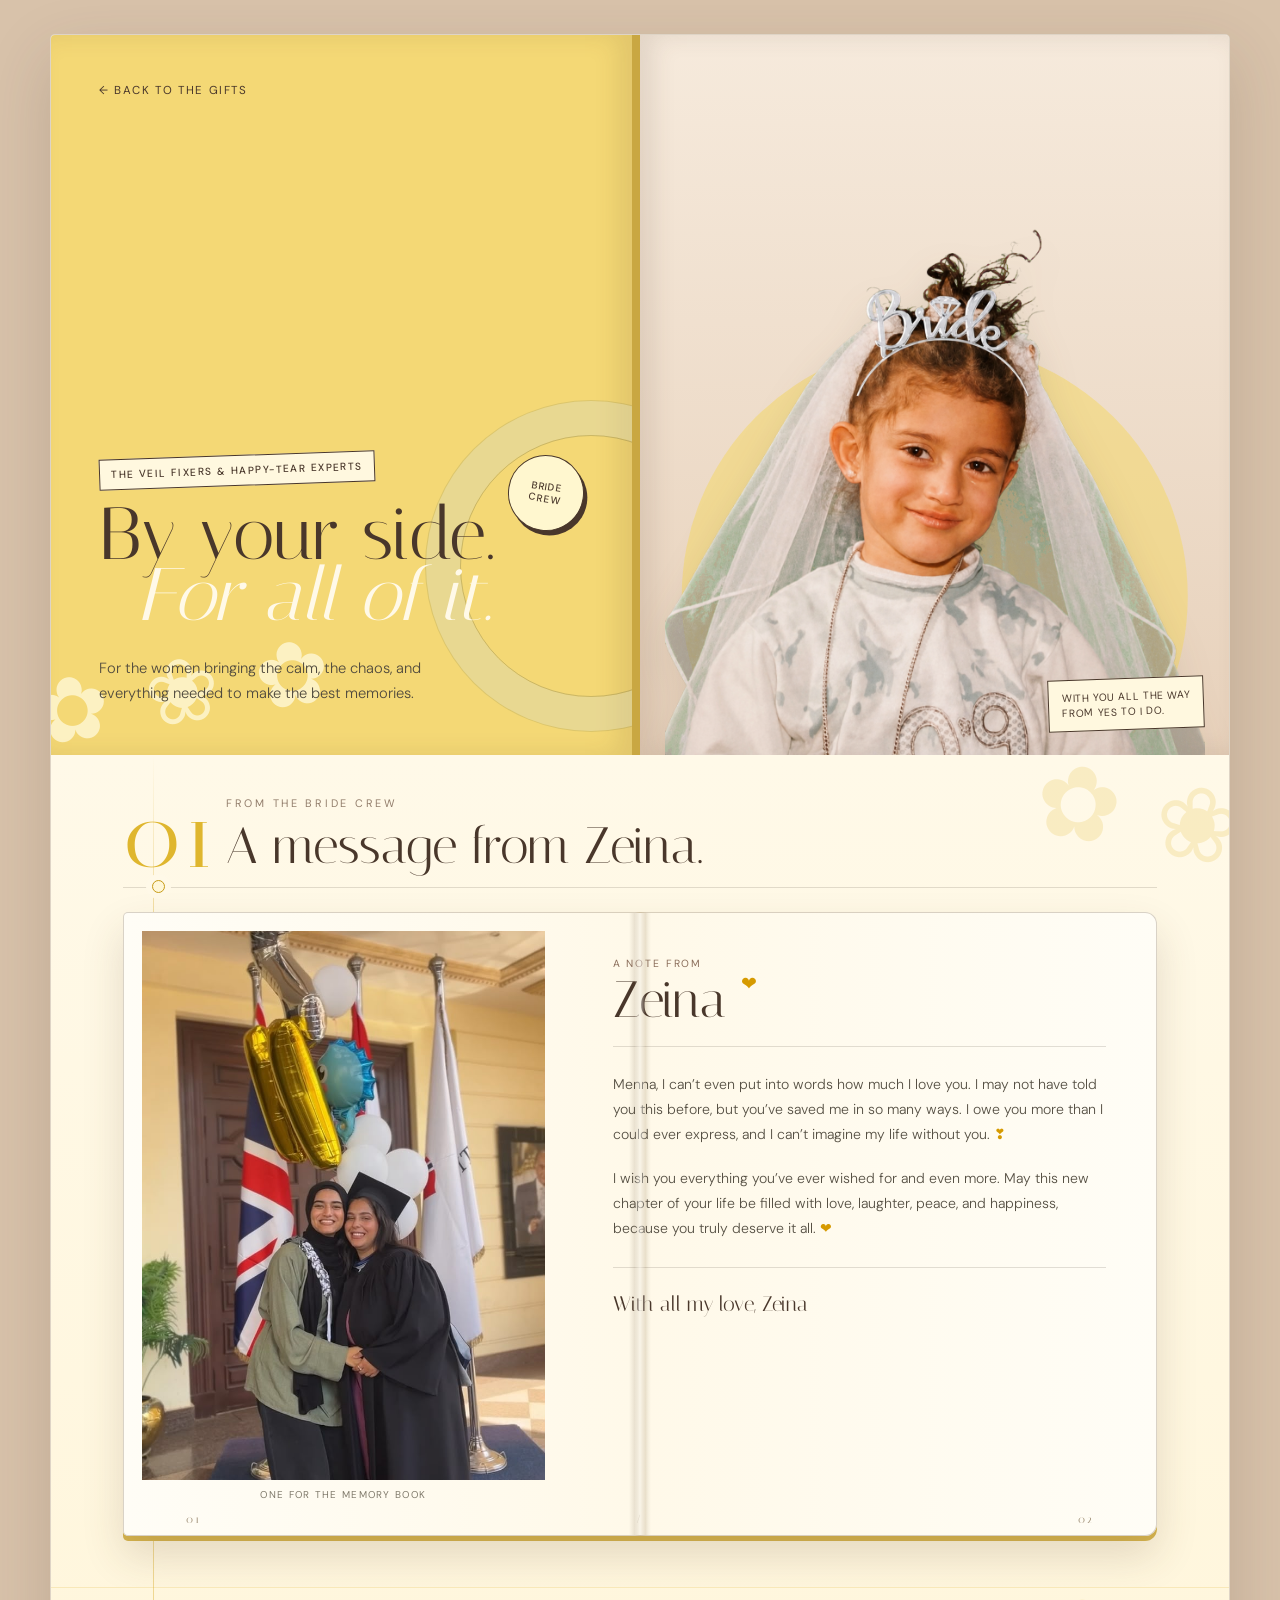
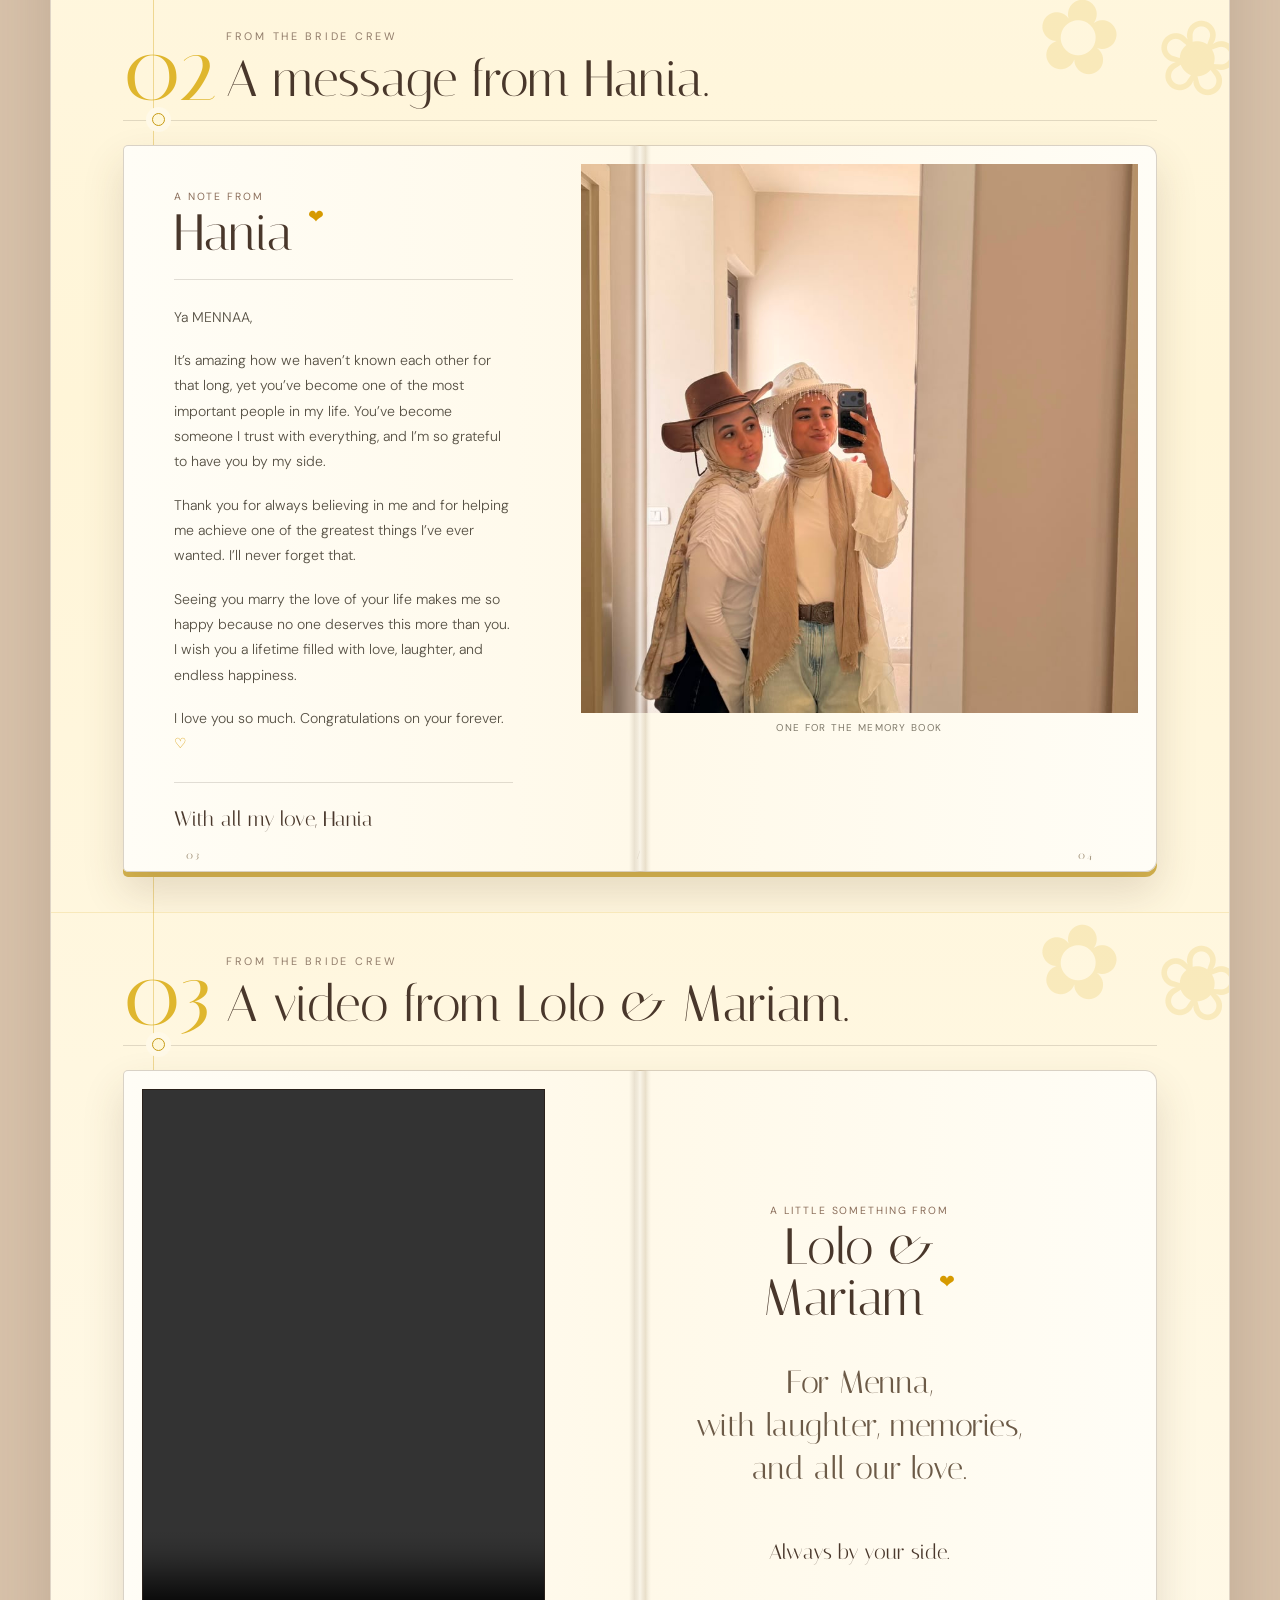
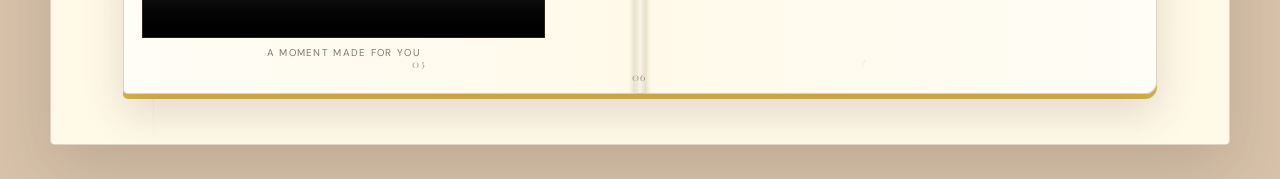
==== bridesmaids.html @ 410d4c03 "new" ====
<!doctype html>
<html lang="en">
<head>
  <meta charset="UTF-8">
  <meta name="viewport" content="width=device-width,initial-scale=1">
  <title>Bridesmaids &middot; For the Bride</title>
  <link rel="stylesheet" href="sections.css">
</head>
<body>
  <main class="bridesmaids-page-layout">
    <header class="bridesmaids-cover">
      <div class="bridesmaids-cover-copy">
        <a class="back" href="index.html#open-gifts">&larr; Back to the gifts</a>
        <div class="bridesmaids-title-group">
          <p class="bridesmaids-kicker">The veil fixers &amp; happy-tear experts</p>
          <h1 class="bridesmaids-title"><span>By your side.</span><span>For all of it.</span></h1>
          <p class="bridesmaids-stamp">Bride<br>crew</p>
          <p class="cover-message">For the women bringing the calm, the chaos, and everything needed to make the best memories.</p>
        </div>
      </div>
      <figure class="bridesmaids-bride">
        <img src="assets/bride-transparent.png" alt="The bride wearing her veil">
        <figcaption>With you all the way<br>from yes to I do.</figcaption>
      </figure>
    </header>

    <div class="bridesmaids-story">
    <section class="bridesmaids-content">
      <div class="bridesmaids-messages">
        <header class="bridesmaids-messages-head">
          <p class="bridesmaids-number">01</p>
          <div><p class="section-kicker">From the bride crew</p><h2>A message from Zeina.</h2></div>
        </header>
        <article class="bridesmaid-message" data-pages="01  /  02">
          <figure class="bridesmaid-photo">
            <img src="bridesmaids/zeina.jpeg" alt="Zeina and Menna celebrating graduation together">
            <figcaption>One for the memory book</figcaption>
          </figure>
          <div class="bridesmaid-letter">
            <p class="letter-label">A note from</p>
            <h3>Zeina <span aria-hidden="true">&#10084;</span></h3>
            <div class="bridesmaid-letter-copy">
              <p>Menna, I can&rsquo;t even put into words how much I love you. I may not have told you this before, but you&rsquo;ve saved me in so many ways. I owe you more than I could ever express, and I can&rsquo;t imagine my life without you. <span aria-hidden="true">&#10083;</span></p>
              <p>I wish you everything you&rsquo;ve ever wished for and even more. May this new chapter of your life be filled with love, laughter, peace, and happiness, because you truly deserve it all. <span aria-hidden="true">&#10084;</span></p>
            </div>
            <p class="bridesmaid-signature">With all my love, Zeina</p>
          </div>
        </article>
      </div>
    </section>

    <section class="bridesmaids-content bridesmaids-content-alternate">
      <div class="bridesmaids-messages">
        <header class="bridesmaids-messages-head">
          <p class="bridesmaids-number">02</p>
          <div><p class="section-kicker">From the bride crew</p><h2>A message from Hania.</h2></div>
        </header>
        <article class="bridesmaid-message bridesmaid-message-reverse" data-pages="03  /  04">
          <figure class="bridesmaid-photo">
            <img src="bridesmaids/hania.jpeg" alt="Hania and Menna taking a playful mirror photo together">
            <figcaption>One for the memory book</figcaption>
          </figure>
          <div class="bridesmaid-letter">
            <p class="letter-label">A note from</p>
            <h3>Hania <span aria-hidden="true">&#10084;</span></h3>
            <div class="bridesmaid-letter-copy">
              <p>Ya MENNAA,</p>
              <p>It&rsquo;s amazing how we haven&rsquo;t known each other for that long, yet you&rsquo;ve become one of the most important people in my life. You&rsquo;ve become someone I trust with everything, and I&rsquo;m so grateful to have you by my side.</p>
              <p>Thank you for always believing in me and for helping me achieve one of the greatest things I&rsquo;ve ever wanted. I&rsquo;ll never forget that.</p>
              <p>Seeing you marry the love of your life makes me so happy because no one deserves this more than you. I wish you a lifetime filled with love, laughter, and endless happiness.</p>
              <p>I love you so much. Congratulations on your forever. <span aria-hidden="true">&#9825;</span></p>
            </div>
            <p class="bridesmaid-signature">With all my love, Hania</p>
          </div>
        </article>
      </div>
    </section>

    <section class="bridesmaids-content bridesmaids-content-video">
      <div class="bridesmaids-messages">
        <header class="bridesmaids-messages-head">
          <p class="bridesmaids-number">03</p>
          <div><p class="section-kicker">From the bride crew</p><h2>A video from Lolo &amp; Mariam.</h2></div>
        </header>
        <article class="bridesmaid-message bridesmaid-video-spread" data-pages="05  /  06">
          <figure class="bridesmaid-video-page">
            <video class="viewport-media" controls playsinline preload="metadata">
              <source src="bridesmaids/loloand%20Mariam.mp4" type="video/mp4">
              Your browser does not support video playback.
            </video>
            <figcaption>A moment made for you</figcaption>
          </figure>
          <div class="bridesmaid-letter video-dedication">
            <p class="letter-label">A little something from</p>
            <h3>Lolo &amp;<br>Mariam <span aria-hidden="true">&#10084;</span></h3>
            <p class="video-keepsake-copy">For Menna,<br>with laughter, memories,<br>and all our love.</p>
            <p class="bridesmaid-signature">Always by your side.</p>
          </div>
        </article>
      </div>
    </section>
    </div>
  </main>
  <script>
    const viewportMedia = document.querySelectorAll('.viewport-media');
    const mediaObserver = new IntersectionObserver(entries => {
      entries.forEach(entry => {
        const media = entry.target;
        if (entry.isIntersecting) {
          if (media.ended) media.currentTime = 0;
          media.play().catch(() => media.classList.add('autoplay-blocked'));
        } else {
          media.pause();
        }
      });
    }, { threshold: .5 });

    viewportMedia.forEach(media => {
      mediaObserver.observe(media);
      media.addEventListener('play', () => media.classList.remove('autoplay-blocked'));
    });
  </script>
</body>
</html>
---- sections.css ----
@import url('https://fonts.googleapis.com/css2?family=DM+Sans:wght@300;400;500&family=Italiana&display=swap');

:root { --cream:#efe2d3; --sand:#ddc5aa; --ink:#49372b; --muted:#7e6654; --line:rgba(73,55,43,.16); }
* { box-sizing:border-box; }
html,body { margin:0; min-height:100%; }
body { padding:clamp(10px,3vw,34px); color:var(--ink); background:#d8c2aa; font-family:"DM Sans",sans-serif; }
.page { width:min(1180px,100%); min-height:calc(100svh - clamp(20px,6vw,68px)); margin:auto; display:grid; grid-template-columns:42% 1fr; overflow:hidden; background:var(--cream); box-shadow:0 12px 50px rgba(70,54,42,.08); }
.cover { min-height:100%; padding:clamp(25px,4vw,48px); display:flex; flex-direction:column; justify-content:space-between; background:radial-gradient(circle at 30% 15%,rgba(255,248,239,.6),transparent 32%),var(--sand); }
.back { width:max-content; color:var(--ink); text-decoration:none; font-size:.72rem; letter-spacing:.14em; text-transform:uppercase; transition:.2s; }
.back:hover { opacity:.55; }
h1,h2 { font-family:"Italiana",serif; font-weight:400; }
h1 { margin:30px 0 28px; font-size:clamp(4rem,8vw,8.5rem); line-height:.78; overflow-wrap:anywhere; }
.cover h2 { margin:0 0 18px; font-size:clamp(1.8rem,3vw,2.8rem); line-height:1.05; }
.cover-message { max-width:440px; margin:0; color:var(--muted); font-size:.92rem; font-weight:300; line-height:1.75; }
.cover-signature { margin:24px 0 0; font-family:"Italiana",serif; font-size:1.3rem; }
.content { display:flex; align-items:center; padding:clamp(45px,8vw,110px); }
.message { max-width:570px; }
.message h2 { margin:14px 0 28px; font-size:clamp(2.7rem,5vw,5.3rem); line-height:1; }
.message .collection-title { margin-top:0; }
.message p { margin:0; color:var(--muted); font-size:1rem; font-weight:300; line-height:1.9; }
.signature { margin-top:46px!important; color:var(--ink)!important; font-family:"Italiana",serif; font-size:1.55rem!important; }
.coming { margin-top:46px; padding-top:25px; border-top:1px solid var(--line); color:#9a897b; font-size:.76rem; letter-spacing:.09em; text-transform:uppercase; }

/* Friends cover and numbered messages */
.friends-page-layout { width:min(1180px,100%); margin:auto; overflow:hidden; background:#fff8ee; box-shadow:0 12px 50px rgba(70,54,42,.1); }
.friends-cover { min-height:min(720px,calc(100svh - clamp(20px,6vw,68px))); display:grid; grid-template-columns:1fr 1fr; }
.friends-cover-copy { position:relative; isolation:isolate; display:flex; flex-direction:column; justify-content:space-between; padding:clamp(28px,4vw,48px); overflow:hidden; background:#f2cf55; }
.friends-cover-copy::before { content:""; position:absolute; z-index:-1; right:-95px; bottom:8%; width:260px; aspect-ratio:1; border:1px solid rgba(73,55,43,.2); border-radius:50%; box-shadow:0 0 0 34px rgba(255,248,215,.36),0 0 0 35px rgba(73,55,43,.12); }
.friends-cover-copy::after { content:"HA!"; position:absolute; z-index:-1; right:10px; bottom:-28px; color:rgba(255,248,215,.38); font-family:"Italiana",serif; font-size:8rem; transform:rotate(-12deg); }
.friends-title-group { position:relative; margin-top:clamp(55px,9vh,105px); }
.friends-kicker { width:max-content; max-width:100%; margin:0 0 18px; padding:8px 11px; border:1px solid var(--ink); background:#fff8d7; font-size:.64rem; font-weight:500; letter-spacing:.14em; text-transform:uppercase; transform:rotate(-2deg); }
.friends-title { margin:0 0 30px; font-size:clamp(3.2rem,5.8vw,5.7rem); line-height:.78; overflow:visible; }
.friends-title span { display:block; width:max-content; max-width:100%; }
.friends-title span:nth-child(2) { margin-left:clamp(10px,3vw,38px); color:#fff9e8; font-style:italic; }
.friends-title span:nth-child(3) { margin-left:clamp(2px,1vw,12px); }
.friends-stamp { position:absolute; right:0; top:0; width:76px; height:76px; margin:0; display:grid; place-items:center; border:1px solid var(--ink); border-radius:50%; background:#fff8d7; font-size:.62rem; font-weight:500; letter-spacing:.1em; line-height:1.25; text-align:center; text-transform:uppercase; transform:rotate(9deg); box-shadow:4px 4px 0 var(--ink); }
.friends-cover .cover-message { max-width:390px; color:#604438; }
.friends-bride { position:relative; min-width:0; margin:0; display:flex; align-items:flex-end; justify-content:center; overflow:hidden; background:linear-gradient(180deg,#f6eadc,#e7d1bb); }
.friends-bride::before { content:""; position:absolute; left:50%; bottom:-95px; width:86%; aspect-ratio:1; border-radius:50%; background:#f2cf55; opacity:.45; transform:translateX(-50%); }
.friends-bride img { position:relative; z-index:1; width:min(540px,95%); height:94%; object-fit:contain; object-position:center bottom; filter:drop-shadow(0 18px 18px rgba(83,61,45,.14)); }
.friends-bride figcaption { position:absolute; z-index:2; right:25px; bottom:25px; margin:0; padding:10px 13px; border:1px solid var(--ink); background:#fff8d7; font-size:.65rem; letter-spacing:.06em; line-height:1.45; text-transform:uppercase; transform:rotate(-2deg); }
.friends-content { display:block; padding:clamp(65px,8vw,105px) clamp(22px,7vw,90px); background:#fff8ee; }
.friends-content-alt { border-top:1px solid var(--line); background:#fff3d7; }
.friends-messages { width:100%; }
.friends-messages-head { display:grid; grid-template-columns:110px 1fr; align-items:end; gap:25px; margin-bottom:42px; padding-bottom:25px; border-bottom:1px solid var(--line); }
.friends-messages-head .section-kicker { margin-bottom:14px; }
.friends-messages-head h2 { margin:0; font-family:"Italiana",serif; font-size:clamp(2.6rem,5vw,4.8rem); font-weight:400; line-height:.92; }
.message-number { margin:0; color:#f2cf55; font-family:"Italiana",serif; font-size:clamp(5rem,10vw,8rem); line-height:.7; }
.friend-message { display:grid; grid-template-columns:minmax(280px,.9fr) minmax(340px,1.1fr); border:1px solid rgba(73,55,43,.18); background:#f5e7d8; box-shadow:10px 12px 0 #f2cf55; }
.friend-photo { min-width:0; margin:0; padding:14px; border-right:1px solid rgba(73,55,43,.18); background:#fffaf2; }
.friend-photo img { display:block; width:100%; height:100%; min-height:620px; object-fit:cover; object-position:center; }
.friend-photo figcaption { margin:12px 3px 0; color:#8a7160; font-size:.62rem; letter-spacing:.13em; text-align:center; text-transform:uppercase; }
.friend-letter { position:relative; padding:clamp(30px,4vw,56px); }
.letter-label { margin:0 0 4px; color:#8a6d5a; font-size:.65rem; letter-spacing:.18em; text-transform:uppercase; }
.friend-letter h3 { margin:0 0 28px; font-family:"Italiana",serif; font-size:clamp(3rem,5vw,5rem); font-weight:400; line-height:1; }
.friend-letter h3 span { color:#d69a00; font-family:"DM Sans",sans-serif; font-size:.38em; vertical-align:top; }
.letter-copy p { margin:0 0 17px; color:#604d41; font-size:.9rem; font-weight:300; line-height:1.75; }
.letter-copy .letter-greeting { margin-bottom:12px; color:var(--ink); font-family:"Italiana",serif; font-size:1.35rem; line-height:1; }
.letter-greeting span { color:#d69a00; font-family:"DM Sans",sans-serif; font-size:.72em; }
.friend-signature { margin:30px 0 0; font-family:"Italiana",serif; font-size:1.35rem; }
.voice-letter { display:flex; flex-direction:column; justify-content:center; }
.voice-note { display:flex; align-items:center; gap:18px; margin:24px 0 28px; padding:22px 0; border-block:1px solid var(--line); }
.voice-play { flex:0 0 auto; width:56px; height:56px; padding:0 0 0 4px; border:1px solid var(--ink); border-radius:50%; color:#fff8ee; background:var(--ink); cursor:pointer; font-size:1rem; transition:.25s ease; }
.voice-play:hover { transform:scale(1.06); background:#d69a00; }
.audio-playing .voice-play span { font-size:0; }
.audio-playing .voice-play span::after { content:"\275A\275A"; font-size:.8rem; letter-spacing:2px; }
.voice-status { margin:0 0 4px; color:var(--ink); font-family:"Italiana",serif; font-size:1.35rem; }
.voice-caption { margin:0; color:#8a7464; font-size:.76rem; line-height:1.5; }
.hania-audio { width:100%; accent-color:#d69a00; }
.needs-audio-click .voice-play { animation:audioPulse 1.5s ease-in-out infinite; }
@keyframes audioPulse { 50% { box-shadow:0 0 0 9px rgba(214,154,0,.16); } }
@media (min-width:761px) {
  .friends-content { min-height:calc(100svh - clamp(20px,6vw,68px)); padding:clamp(32px,4.5vh,48px) clamp(40px,6vw,72px); }
  .friends-messages-head { grid-template-columns:78px 1fr; margin-bottom:24px; padding-bottom:18px; }
  .friends-messages-head h2 { font-size:clamp(2.35rem,4vw,3.8rem); }
  .message-number { font-size:clamp(4rem,7vw,5.8rem); }
  .friend-message { grid-template-columns:minmax(250px,.85fr) minmax(390px,1.15fr); }
  .friend-photo { padding:10px; }
  .friend-photo img { height:clamp(480px,61vh,590px); min-height:0; }
  .friend-photo figcaption { margin-top:8px; }
  .friend-letter { padding:clamp(24px,3vw,38px); }
  .friend-letter h3 { margin-bottom:20px; font-size:clamp(2.7rem,4vw,4rem); }
  .letter-copy p { margin-bottom:12px; font-size:clamp(.76rem,1vw,.86rem); line-height:1.58; }
  .friend-signature { margin-top:18px; font-size:1.15rem; }
}
@media (max-width:760px) {
  body { padding:10px; }
  .page { min-height:calc(100svh - 20px); grid-template-columns:1fr; }
  .cover { min-height:42svh; }
  h1 { font-size:17vw; }
  .content { padding:55px 28px 70px; }
  .friends-cover { min-height:0; grid-template-columns:1fr; }
  .friends-cover-copy { min-height:560px; }
  .friends-bride { min-height:540px; }
  .friends-title { font-size:clamp(3rem,14vw,5rem); }
  .friends-stamp { top:8px; width:68px; height:68px; }
  .friends-content { padding:55px 16px 75px; }
  .friends-messages-head { grid-template-columns:70px 1fr; gap:14px; }
  .friend-message { grid-template-columns:1fr; box-shadow:6px 7px 0 #f2cf55; }
  .friend-photo { border-right:0; border-bottom:1px solid rgba(73,55,43,.18); }
  .friend-photo img { min-height:0; aspect-ratio:4/5; }
  .friend-letter { padding:32px 24px 38px; }
}

/* Bridesmaids cover and numbered messages */
.bridesmaids-page-layout { width:min(1180px,100%); margin:auto; overflow:hidden; border:1px solid rgba(91,65,35,.2); border-radius:5px; background:#fff9ef; box-shadow:0 24px 65px rgba(70,54,42,.18); }
.bridesmaids-cover { min-height:min(720px,calc(100svh - clamp(20px,6vw,68px))); display:grid; grid-template-columns:1fr 1fr; }
.bridesmaids-cover-copy { position:relative; isolation:isolate; display:flex; flex-direction:column; justify-content:space-between; padding:clamp(28px,4vw,48px); overflow:hidden; border-right:8px solid #c9a742; background:#f4d875; box-shadow:inset -14px 0 24px rgba(91,65,35,.12); }
.bridesmaids-cover-copy::before { content:""; position:absolute; z-index:-1; right:-90px; bottom:8%; width:260px; aspect-ratio:1; border:1px solid rgba(55,67,43,.22); border-radius:50%; box-shadow:0 0 0 34px rgba(255,250,225,.32),0 0 0 35px rgba(55,67,43,.12); }
.bridesmaids-cover-copy::after { content:"\273F  \2740  \273F"; position:absolute; z-index:-1; left:-18px; bottom:18px; color:rgba(255,251,225,.72); font-family:Georgia,serif; font-size:clamp(3.6rem,7vw,6.2rem); letter-spacing:.08em; line-height:1; transform:rotate(-9deg); }
.bridesmaids-title-group { position:relative; margin-top:clamp(55px,9vh,105px); }
.bridesmaids-kicker { width:max-content; max-width:100%; margin:0 0 18px; padding:8px 11px; border:1px solid var(--ink); background:#fff8df; font-size:.64rem; font-weight:500; letter-spacing:.14em; text-transform:uppercase; transform:rotate(-2deg); }
.bridesmaids-title { margin:0 0 30px; font-size:clamp(3.2rem,5.8vw,5.7rem); line-height:.82; overflow:visible; }
.bridesmaids-title span { display:block; width:max-content; max-width:100%; }
.bridesmaids-title span:nth-child(2) { margin-left:clamp(10px,3vw,38px); color:#fff9e8; font-style:italic; }
.bridesmaids-stamp { position:absolute; right:0; top:0; width:76px; height:76px; margin:0; display:grid; place-items:center; border:1px solid var(--ink); border-radius:50%; background:#fff7cf; font-size:.62rem; font-weight:500; letter-spacing:.1em; line-height:1.25; text-align:center; text-transform:uppercase; transform:rotate(9deg); box-shadow:4px 4px 0 var(--ink); }
.bridesmaids-cover .cover-message { max-width:390px; color:#4f493d; }
.bridesmaids-bride { position:relative; min-width:0; margin:0; display:flex; align-items:flex-end; justify-content:center; overflow:hidden; background:linear-gradient(180deg,#f6eadc,#e7d1bb); box-shadow:inset 12px 0 25px rgba(83,61,45,.12); }
.bridesmaids-bride::before { content:""; position:absolute; left:50%; bottom:-95px; width:86%; aspect-ratio:1; border-radius:50%; background:#f4d875; opacity:.62; transform:translateX(-50%); }
.bridesmaids-bride img { position:relative; z-index:1; width:min(540px,95%); height:94%; object-fit:contain; object-position:center bottom; filter:drop-shadow(0 18px 18px rgba(83,61,45,.14)); }
.bridesmaids-bride figcaption { position:absolute; z-index:2; right:25px; bottom:25px; margin:0; padding:10px 13px; border:1px solid var(--ink); background:#fff8df; font-size:.65rem; letter-spacing:.06em; line-height:1.45; text-transform:uppercase; transform:rotate(-2deg); }
.bridesmaids-story { position:relative; isolation:isolate; background:linear-gradient(180deg,#fff9e8 0,#fff5d8 48%,#fff9e8 100%); }
.bridesmaids-story::before { content:""; position:absolute; z-index:-1; left:clamp(47px,8vw,106px); top:0; bottom:0; width:1px; background:linear-gradient(180deg,transparent,#d9ad28 7%,#d9ad28 93%,transparent); opacity:.42; }
.bridesmaids-content { position:relative; min-height:calc(100svh - clamp(20px,6vw,68px)); padding:clamp(32px,4.5vh,48px) clamp(40px,6vw,72px); overflow:hidden; background:transparent; }
.bridesmaids-content::before { content:"\273F  \2740"; position:absolute; right:-16px; top:10px; color:rgba(226,183,52,.2); font-family:Georgia,serif; font-size:clamp(4rem,8vw,7rem); letter-spacing:.05em; line-height:1; transform:rotate(10deg); pointer-events:none; }
.bridesmaids-content + .bridesmaids-content { border-top:1px solid rgba(217,173,40,.2); }
.bridesmaids-content-alternate { background:transparent; }
.bridesmaids-messages-head { position:relative; display:grid; grid-template-columns:78px 1fr; align-items:end; gap:25px; margin-bottom:24px; padding-bottom:18px; border-bottom:1px solid var(--line); }
.bridesmaids-messages-head::before { content:""; position:absolute; left:29px; bottom:-6px; width:11px; height:11px; border:1px solid #c79b16; border-radius:50%; background:#fff7d8; box-shadow:0 0 0 6px #fff9e8; }
.bridesmaids-messages-head .section-kicker { margin-bottom:12px; }
.bridesmaids-messages-head h2 { margin:0; font-family:"Italiana",serif; font-size:clamp(2.35rem,4vw,3.8rem); font-weight:400; line-height:.92; }
.bridesmaids-number { margin:0; color:#dfb62e; font-family:"Italiana",serif; font-size:clamp(4rem,7vw,5.8rem); line-height:.7; }
.bridesmaid-message { position:relative; display:grid; grid-template-columns:minmax(250px,.85fr) minmax(390px,1.15fr); overflow:hidden; border:1px solid rgba(92,68,40,.23); border-radius:5px 12px 12px 5px; background:linear-gradient(90deg,#fffdf6 0,#fff9e9 49.5%,#f2e6ca 50%,#fff9e9 50.8%,#fffdf6 100%); box-shadow:0 20px 42px rgba(84,61,35,.16),0 5px 0 #d8b64f; }
.bridesmaid-message::before { content:""; position:absolute; z-index:4; left:50%; top:0; bottom:0; width:22px; transform:translateX(-50%); background:linear-gradient(90deg,transparent,rgba(81,57,31,.12),rgba(255,255,255,.58),rgba(81,57,31,.1),transparent); pointer-events:none; }
.bridesmaid-message::after { content:attr(data-pages); position:absolute; z-index:5; left:50%; bottom:9px; width:88%; transform:translateX(-50%); color:#9c8c73; font-family:"Italiana",serif; font-size:.68rem; letter-spacing:.18em; text-align:center; word-spacing:430px; pointer-events:none; }
.bridesmaids-content-alternate .bridesmaid-message { background:linear-gradient(90deg,#fffdf6 0,#fff9e9 49.5%,#f2e6ca 50%,#fff9e9 50.8%,#fffdf6 100%); box-shadow:0 20px 42px rgba(84,61,35,.16),0 5px 0 #d8b64f; }
.bridesmaid-photo { min-width:0; margin:0; padding:18px 18px 34px; border-right:0; background:transparent; }
.bridesmaid-photo img { display:block; width:100%; height:clamp(480px,61vh,590px); object-fit:cover; object-position:center; }
.bridesmaid-photo figcaption { margin:8px 3px 0; color:#7f796a; font-size:.62rem; letter-spacing:.13em; text-align:center; text-transform:uppercase; }
.bridesmaid-message-reverse .bridesmaid-photo { order:2; border:0; }
.bridesmaid-letter { padding:clamp(28px,3.5vw,45px) clamp(28px,4vw,50px) 40px; }
.bridesmaid-letter h3 { margin:0 0 20px; font-family:"Italiana",serif; font-size:clamp(2.7rem,4vw,4rem); font-weight:400; line-height:1; }
.bridesmaid-letter h3 span { color:#d69a00; font-family:"DM Sans",sans-serif; font-size:.38em; vertical-align:top; }
.bridesmaid-letter-copy { padding-block:25px; border-top:1px solid var(--line); border-bottom:1px solid var(--line); }
.bridesmaid-letter-copy p { margin:0 0 18px; color:#554f43; font-size:clamp(.86rem,1.1vw,.96rem); font-weight:300; line-height:1.8; }
.bridesmaid-letter-copy p:last-child { margin-bottom:0; }
.bridesmaid-letter-copy span { color:#d69a00; }
.bridesmaid-signature { margin:24px 0 0; font-family:"Italiana",serif; font-size:1.3rem; }
.bridesmaid-video-page { min-width:0; margin:0; padding:18px 18px 34px; }
.bridesmaid-video-page video { display:block; width:100%; height:clamp(480px,61vh,590px); border:1px solid rgba(73,55,43,.14); background:#251e19; object-fit:contain; }
.bridesmaid-video-page figcaption { margin:8px 3px 0; color:#7f796a; font-size:.62rem; letter-spacing:.13em; text-align:center; text-transform:uppercase; }
.video-dedication { display:flex; flex-direction:column; justify-content:center; text-align:center; }
.video-dedication .letter-label { text-align:center; }
.video-keepsake-copy { margin:18px auto 26px; color:#6c5a47; font-family:"Italiana",serif; font-size:clamp(1.5rem,2.5vw,2.2rem); line-height:1.35; }
@media (max-width:760px) {
  .bridesmaids-cover { min-height:0; grid-template-columns:1fr; }
  .bridesmaids-cover-copy { min-height:560px; }
  .bridesmaids-bride { min-height:540px; }
  .bridesmaids-title { font-size:clamp(3rem,14vw,5rem); }
  .bridesmaids-stamp { top:8px; width:68px; height:68px; }
  .bridesmaids-content { min-height:0; padding:55px 16px 75px; }
  .bridesmaids-story::before { left:50px; }
  .bridesmaids-messages-head { grid-template-columns:70px 1fr; gap:14px; }
  .bridesmaid-message { grid-template-columns:1fr; border-radius:5px; background:#fffdf6; box-shadow:0 14px 28px rgba(84,61,35,.15),0 5px 0 #d8b64f; }
  .bridesmaid-message::before { display:none; }
  .bridesmaid-message::after { width:auto; word-spacing:normal; }
  .bridesmaids-content-alternate .bridesmaid-message { background:#fffdf6; box-shadow:0 14px 28px rgba(84,61,35,.15),0 5px 0 #d8b64f; }
  .bridesmaid-photo { border-right:0; border-bottom:1px solid rgba(73,55,43,.18); }
  .bridesmaid-message-reverse .bridesmaid-photo { order:0; border-left:0; border-bottom:1px solid rgba(73,55,43,.18); }
  .bridesmaid-photo img { height:auto; aspect-ratio:4/5; }
  .bridesmaid-video-page { padding:12px 12px 32px; }
  .bridesmaid-video-page video { height:auto; max-height:70svh; }
  .bridesmaid-letter { padding:32px 24px 38px; }
}

/* Family secret-message collection */
.family-page { width:min(1180px,100%); margin:auto; overflow:hidden; background:var(--cream); box-shadow:0 12px 50px rgba(70,54,42,.1); }
.family-intro { position:relative; min-height:calc(100svh - clamp(20px,6vw,68px)); display:flex; flex-direction:column; justify-content:space-between; padding:clamp(28px,5vw,62px); background:radial-gradient(circle at 80% 15%,rgba(255,248,239,.72),transparent 34%),linear-gradient(135deg,var(--sand),var(--cream)); }
.family-intro-copy { width:min(820px,100%); margin:auto; text-align:center; }
.family-intro h1 { margin:18px 0 38px; }
.family-intro h2, .collection-heading h2 { margin:0 0 24px; font-family:"Italiana",serif; font-size:clamp(2.8rem,6vw,6.4rem); font-weight:400; line-height:.92; }
.family-intro-copy > p:not(.section-kicker):not(.cover-signature) { max-width:610px; margin-inline:auto; color:var(--muted); font-weight:300; line-height:1.85; }
.section-kicker { margin:0; color:#927d6b; font-size:.68rem; letter-spacing:.25em; text-transform:uppercase; }
.scroll-cue { width:max-content; margin-inline:auto; color:var(--ink); text-decoration:none; font-size:.72rem; letter-spacing:.13em; text-transform:uppercase; }
.scroll-cue span { display:inline-grid; place-items:center; width:34px; height:34px; margin-left:12px; border:1px solid var(--line); border-radius:50%; }
.family-collection { padding:clamp(60px,8vw,110px) clamp(18px,5vw,65px); background:#f4eadd; }
.collection-heading { max-width:760px; margin:0 auto 65px; text-align:center; }
.collection-heading .section-kicker { margin-bottom:18px; }
.collection-heading > p:last-child { max-width:620px; margin-inline:auto; color:var(--muted); line-height:1.8; }
.memory-grid { display:grid; grid-template-columns:repeat(2,minmax(0,1fr)); gap:24px; }
.memory-card { position:relative; min-height:470px; overflow:hidden; border:1px solid var(--line); border-radius:22px; background:rgba(255,250,243,.72); box-shadow:0 16px 35px rgba(73,55,43,.07); }
.lock-view, .memory-content { min-height:470px; padding:clamp(25px,4vw,44px); }
.lock-view { display:flex; flex-direction:column; align-items:center; text-align:center; }
.card-number { align-self:center; color:#9b836f; font-size:.7rem; letter-spacing:.18em; }
.lock-icon { width:58px; height:58px; margin:auto auto 20px; display:grid; place-items:center; border:1px solid #b89b82; border-radius:50%; color:#8f6c54; font-size:1.5rem; }
.lock-view h3, .memory-content h3 { margin:0 0 9px; font-family:"Italiana",serif; font-size:clamp(2rem,3vw,3rem); font-weight:400; }
.lock-view > p { margin:0 0 28px; color:var(--muted); font-weight:300; }
.lock-view .code-hint { order:2; width:100%; margin:14px 0 0; padding:8px 12px 0; border:0; color:#796252; background:transparent; font-size:.82rem; font-style:italic; line-height:1.5; text-align:center; }
.code-hint span { margin-right:7px; color:#765844; font-size:.62rem; font-style:normal; font-weight:500; letter-spacing:.14em; text-transform:uppercase; }
.unlock-form { order:1; width:100%; margin-top:auto; }
.unlock-form label { display:block; margin-bottom:9px; color:#806a59; font-size:.68rem; letter-spacing:.13em; text-align:center; text-transform:uppercase; }
.unlock-form > div { width:min(430px,100%); margin-inline:auto; display:flex; }
.unlock-form input { min-width:0; flex:1; padding:14px 15px; border:1px solid var(--line); border-right:0; border-radius:10px 0 0 10px; outline:none; color:var(--ink); background:#fffaf3; font:inherit; }
.unlock-form input:focus { box-shadow:inset 0 0 0 1px #98775e; }
.unlock-form button, .close-memory { border:0; cursor:pointer; color:#fffaf3; background:#76513d; font:inherit; }
.unlock-form button { padding:0 19px; border-radius:0 10px 10px 0; }
.code-status { min-height:20px; margin:9px 0 0!important; font-size:.75rem; text-align:center; }
.code-status.error { color:#9d4037; }
.code-status.success { color:#56734d; }
.memory-content { display:none; animation:letterIn .5s cubic-bezier(.2,.8,.2,1) both; }
.memory-card.unlocked .lock-view { display:none; }
.memory-card.unlocked .memory-content { position:fixed; z-index:101; left:50%; top:50%; display:block; width:min(780px,calc(100vw - 34px)); max-height:min(88svh,850px); min-height:0; padding:clamp(34px,6vw,68px); overflow:auto; border:1px solid rgba(108,79,60,.22); border-radius:4px; outline:none; background:linear-gradient(145deg,#fffaf2,#f3e5d6); box-shadow:0 35px 90px rgba(45,30,20,.32); }
@keyframes letterIn { from { opacity:0; transform:translate(-50%,-45%) scale(.94) rotate(-1deg); } to { opacity:1; transform:translate(-50%,-50%) scale(1) rotate(0); } }
@keyframes shake { 25% { transform:translateX(-5px); } 50% { transform:translateX(5px); } 75% { transform:translateX(-3px); } }
.memory-card.shake { animation:shake .3s ease; }
.close-memory { position:sticky; z-index:2; top:0; float:right; width:42px; height:42px; padding:0; border:1px solid var(--line); border-radius:50%; color:var(--ink); background:#fffaf3; font-size:0; box-shadow:0 5px 15px rgba(65,43,29,.08); }
.close-memory::after { content:"×"; font-family:"DM Sans",sans-serif; font-size:1.75rem; font-weight:300; line-height:1; }
.close-memory:hover { color:#fffaf3; background:#76513d; }
.letter-backdrop { position:fixed; z-index:100; inset:0; background:rgba(48,35,27,.62); opacity:0; pointer-events:none; transition:opacity .3s ease; backdrop-filter:blur(5px); }
.letter-backdrop.show { opacity:1; pointer-events:auto; }
body.modal-open { overflow:hidden; }
.memory-content .section-kicker { padding-top:8px; margin-bottom:12px; }
.media-frame { clear:both; margin-top:28px; }
.media-frame video, .media-frame img { display:block; width:100%; max-height:310px; border-radius:14px; object-fit:cover; background:#dac6b1; }
.media-frame audio { display:block; width:100%; margin-top:15px; }
.media-note { margin:13px 0 0; color:#8b7665; font-size:.76rem; line-height:1.5; }
.media-note strong { color:#654b39; font-weight:500; }
@media (max-width:760px) {
  .family-intro { min-height:calc(100svh - 20px); padding:28px 24px 42px; }
  .family-intro h1 { margin-bottom:30px; }
  .memory-grid { grid-template-columns:1fr; }
  .memory-card, .lock-view, .memory-content { min-height:430px; }
  .family-collection { padding-inline:14px; }
  .unlock-form button { padding-inline:14px; }
}
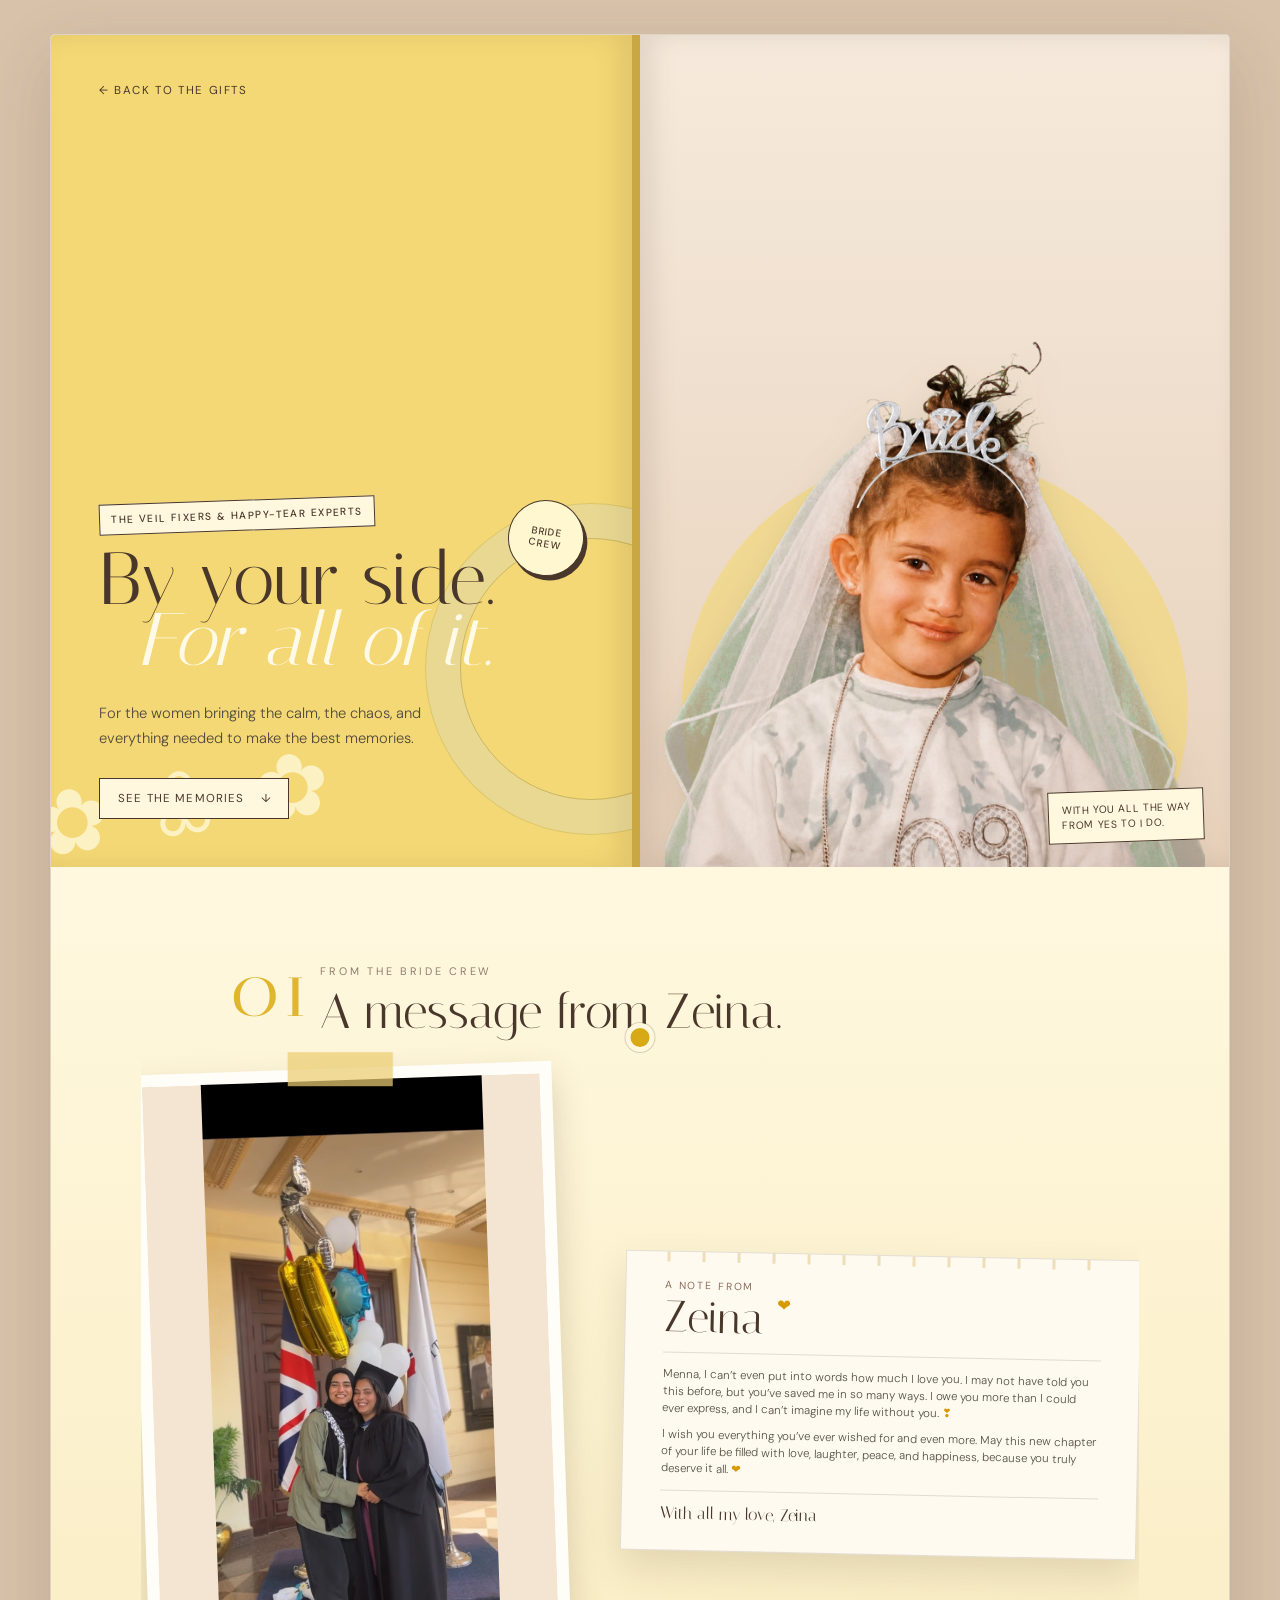
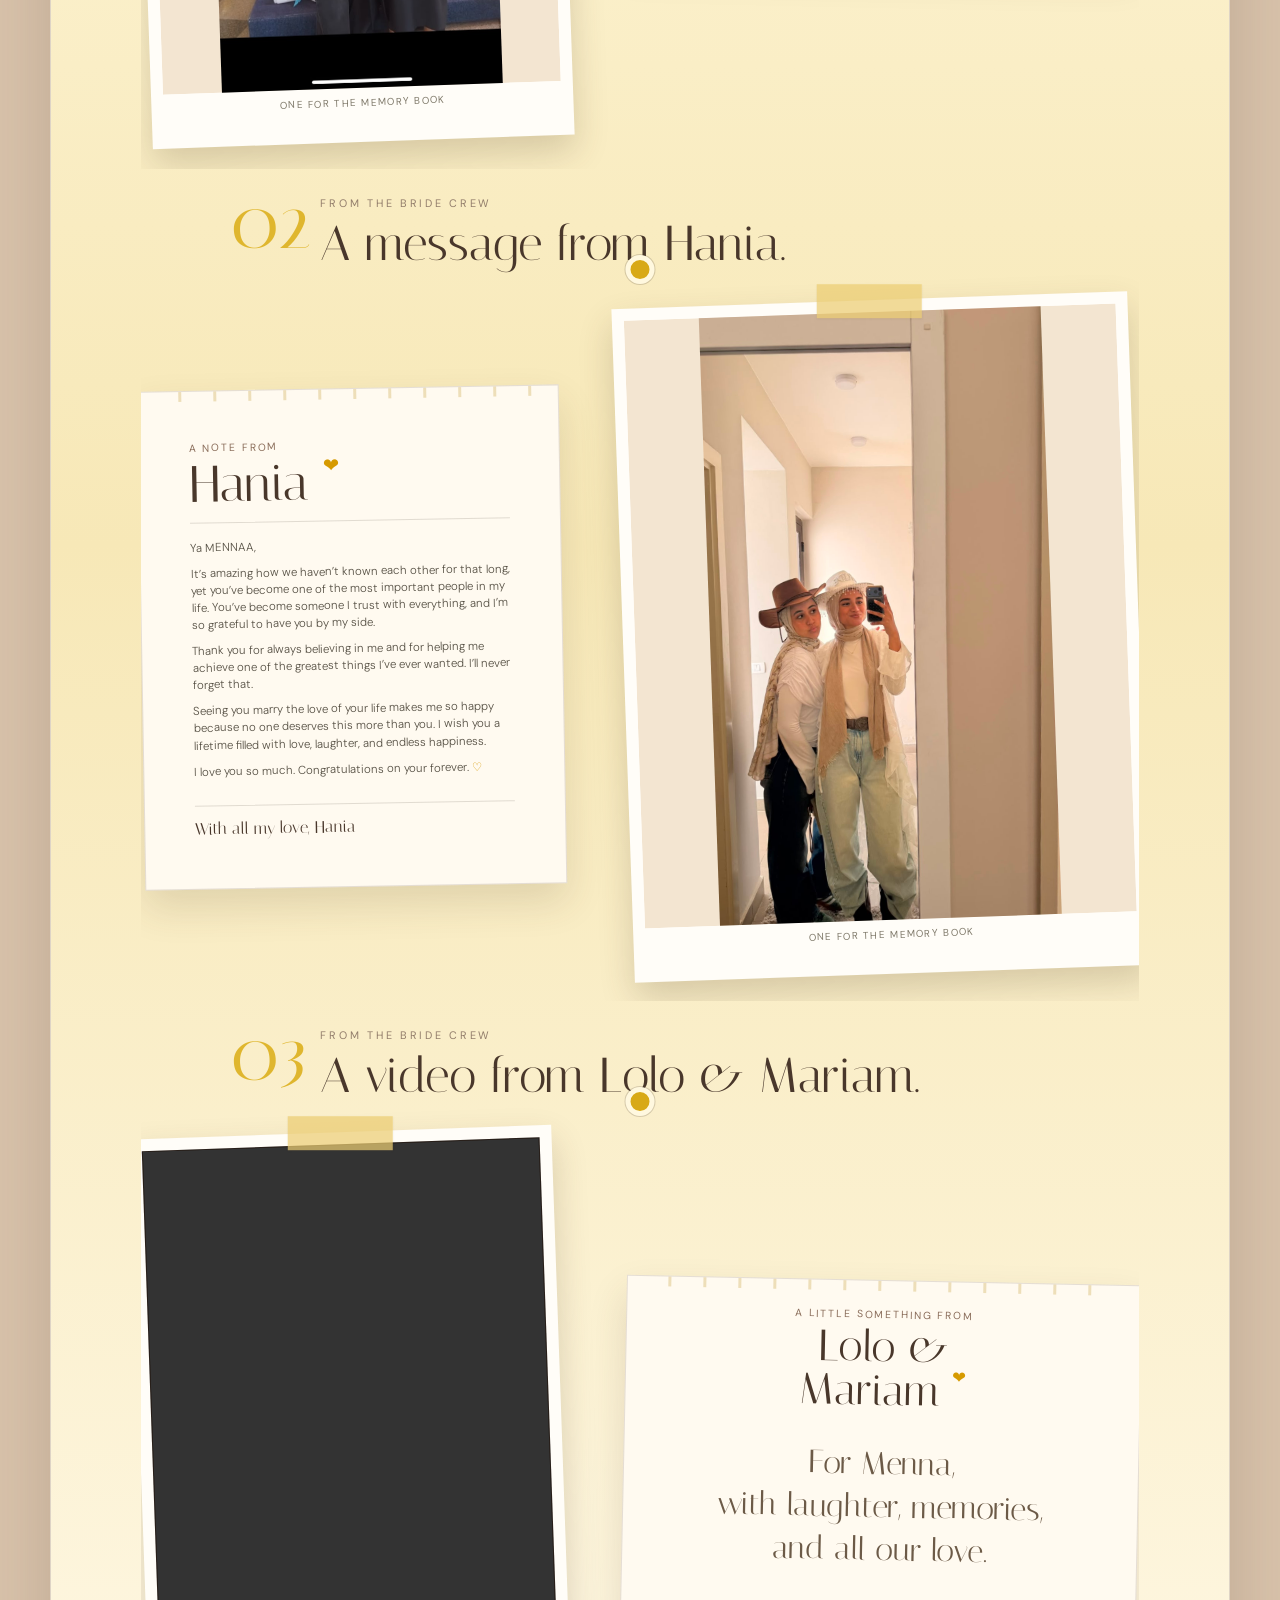
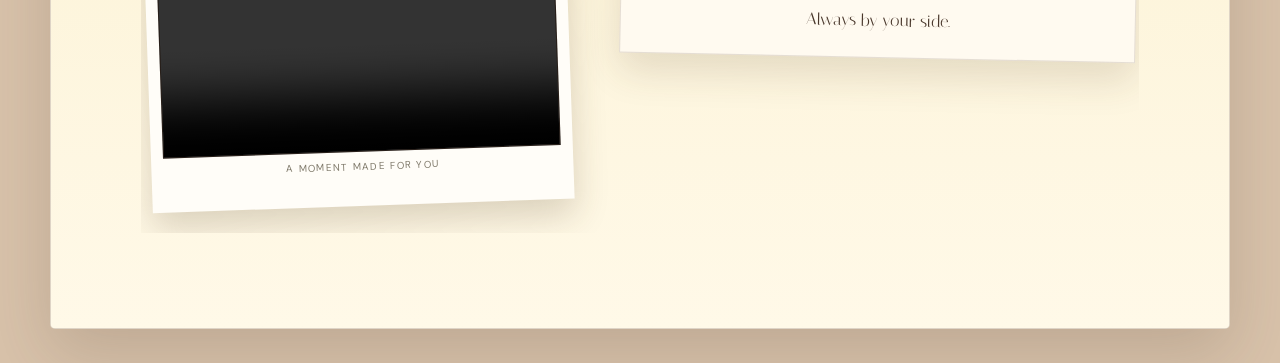
==== commit 73210c04: "new" ====
--- a/bridesmaids.html
+++ b/bridesmaids.html
@@ -16,6 +16,7 @@
           <h1 class="bridesmaids-title"><span>By your side.</span><span>For all of it.</span></h1>
           <p class="bridesmaids-stamp">Bride<br>crew</p>
           <p class="cover-message">For the women bringing the calm, the chaos, and everything needed to make the best memories.</p>
+          <a class="open-memory-book" href="#bridesmaids-story">See the memories <span aria-hidden="true">&darr;</span></a>
         </div>
       </div>
       <figure class="bridesmaids-bride">
@@ -24,8 +25,8 @@
       </figure>
     </header>
 
-    <div class="bridesmaids-story">
-    <section class="bridesmaids-content">
+    <div class="bridesmaids-story" id="bridesmaids-story">
+    <section class="bridesmaids-content active-book-spread" data-book-title="Zeina" data-book-pages="01 - 02">
       <div class="bridesmaids-messages">
         <header class="bridesmaids-messages-head">
           <p class="bridesmaids-number">01</p>
@@ -49,7 +50,7 @@
       </div>
     </section>
 
-    <section class="bridesmaids-content bridesmaids-content-alternate">
+    <section class="bridesmaids-content bridesmaids-content-alternate" data-book-title="Hania" data-book-pages="03 - 04">
       <div class="bridesmaids-messages">
         <header class="bridesmaids-messages-head">
           <p class="bridesmaids-number">02</p>
@@ -76,7 +77,7 @@
       </div>
     </section>
 
-    <section class="bridesmaids-content bridesmaids-content-video">
+    <section class="bridesmaids-content bridesmaids-content-video" data-book-title="Lolo &amp; Mariam" data-book-pages="05 - 06">
       <div class="bridesmaids-messages">
         <header class="bridesmaids-messages-head">
           <p class="bridesmaids-number">03</p>
@@ -119,6 +120,7 @@
       mediaObserver.observe(media);
       media.addEventListener('play', () => media.classList.remove('autoplay-blocked'));
     });
+
   </script>
 </body>
 </html>
--- a/sections.css
+++ b/sections.css
@@ -47,6 +47,7 @@
 .friends-messages-head h2 { margin:0; font-family:"Italiana",serif; font-size:clamp(2.6rem,5vw,4.8rem); font-weight:400; line-height:.92; }
 .message-number { margin:0; color:#f2cf55; font-family:"Italiana",serif; font-size:clamp(5rem,10vw,8rem); line-height:.7; }
 .friend-message { display:grid; grid-template-columns:minmax(280px,.9fr) minmax(340px,1.1fr); border:1px solid rgba(73,55,43,.18); background:#f5e7d8; box-shadow:10px 12px 0 #f2cf55; }
+.friend-message-reverse .friend-photo { order:2; border-right:0; border-left:1px solid rgba(73,55,43,.18); }
 .friend-photo { min-width:0; margin:0; padding:14px; border-right:1px solid rgba(73,55,43,.18); background:#fffaf2; }
 .friend-photo img { display:block; width:100%; height:100%; min-height:620px; object-fit:cover; object-position:center; }
 .friend-photo figcaption { margin:12px 3px 0; color:#8a7160; font-size:.62rem; letter-spacing:.13em; text-align:center; text-transform:uppercase; }
@@ -97,14 +98,15 @@
   .friends-content { padding:55px 16px 75px; }
   .friends-messages-head { grid-template-columns:70px 1fr; gap:14px; }
   .friend-message { grid-template-columns:1fr; box-shadow:6px 7px 0 #f2cf55; }
+  .friend-message-reverse .friend-photo { order:0; border-left:0; }
   .friend-photo { border-right:0; border-bottom:1px solid rgba(73,55,43,.18); }
   .friend-photo img { min-height:0; aspect-ratio:4/5; }
   .friend-letter { padding:32px 24px 38px; }
 }
 
 /* Bridesmaids cover and numbered messages */
-.bridesmaids-page-layout { width:min(1180px,100%); margin:auto; overflow:hidden; border:1px solid rgba(91,65,35,.2); border-radius:5px; background:#fff9ef; box-shadow:0 24px 65px rgba(70,54,42,.18); }
-.bridesmaids-cover { min-height:min(720px,calc(100svh - clamp(20px,6vw,68px))); display:grid; grid-template-columns:1fr 1fr; }
+.bridesmaids-page-layout { --book-height:min(760px,calc(100svh - clamp(20px,6vw,68px))); width:min(1180px,100%); height:var(--book-height); margin:auto; overflow:hidden; border:1px solid rgba(91,65,35,.2); border-radius:5px; background:#fff9ef; box-shadow:0 24px 65px rgba(70,54,42,.18); }
+.bridesmaids-cover { height:100%; display:grid; grid-template-columns:1fr 1fr; }
 .bridesmaids-cover-copy { position:relative; isolation:isolate; display:flex; flex-direction:column; justify-content:space-between; padding:clamp(28px,4vw,48px); overflow:hidden; border-right:8px solid #c9a742; background:#f4d875; box-shadow:inset -14px 0 24px rgba(91,65,35,.12); }
 .bridesmaids-cover-copy::before { content:""; position:absolute; z-index:-1; right:-90px; bottom:8%; width:260px; aspect-ratio:1; border:1px solid rgba(55,67,43,.22); border-radius:50%; box-shadow:0 0 0 34px rgba(255,250,225,.32),0 0 0 35px rgba(55,67,43,.12); }
 .bridesmaids-cover-copy::after { content:"\273F  \2740  \273F"; position:absolute; z-index:-1; left:-18px; bottom:18px; color:rgba(255,251,225,.72); font-family:Georgia,serif; font-size:clamp(3.6rem,7vw,6.2rem); letter-spacing:.08em; line-height:1; transform:rotate(-9deg); }
@@ -115,62 +117,173 @@
 .bridesmaids-title span:nth-child(2) { margin-left:clamp(10px,3vw,38px); color:#fff9e8; font-style:italic; }
 .bridesmaids-stamp { position:absolute; right:0; top:0; width:76px; height:76px; margin:0; display:grid; place-items:center; border:1px solid var(--ink); border-radius:50%; background:#fff7cf; font-size:.62rem; font-weight:500; letter-spacing:.1em; line-height:1.25; text-align:center; text-transform:uppercase; transform:rotate(9deg); box-shadow:4px 4px 0 var(--ink); }
 .bridesmaids-cover .cover-message { max-width:390px; color:#4f493d; }
+.open-memory-book { width:max-content; margin-top:26px; padding:12px 16px 12px 18px; border:1px solid var(--ink); color:var(--ink); background:#fff8df; cursor:pointer; font-size:.72rem; letter-spacing:.1em; text-transform:uppercase; transition:.25s ease; }
+.open-memory-book span { display:inline-block; margin-left:12px; transition:.25s ease; }
+.open-memory-book:hover { color:#fffaf0; background:var(--ink); }
+.open-memory-book:hover span { transform:translateX(4px); }
 .bridesmaids-bride { position:relative; min-width:0; margin:0; display:flex; align-items:flex-end; justify-content:center; overflow:hidden; background:linear-gradient(180deg,#f6eadc,#e7d1bb); box-shadow:inset 12px 0 25px rgba(83,61,45,.12); }
 .bridesmaids-bride::before { content:""; position:absolute; left:50%; bottom:-95px; width:86%; aspect-ratio:1; border-radius:50%; background:#f4d875; opacity:.62; transform:translateX(-50%); }
 .bridesmaids-bride img { position:relative; z-index:1; width:min(540px,95%); height:94%; object-fit:contain; object-position:center bottom; filter:drop-shadow(0 18px 18px rgba(83,61,45,.14)); }
 .bridesmaids-bride figcaption { position:absolute; z-index:2; right:25px; bottom:25px; margin:0; padding:10px 13px; border:1px solid var(--ink); background:#fff8df; font-size:.65rem; letter-spacing:.06em; line-height:1.45; text-transform:uppercase; transform:rotate(-2deg); }
-.bridesmaids-story { position:relative; isolation:isolate; background:linear-gradient(180deg,#fff9e8 0,#fff5d8 48%,#fff9e8 100%); }
-.bridesmaids-story::before { content:""; position:absolute; z-index:-1; left:clamp(47px,8vw,106px); top:0; bottom:0; width:1px; background:linear-gradient(180deg,transparent,#d9ad28 7%,#d9ad28 93%,transparent); opacity:.42; }
-.bridesmaids-content { position:relative; min-height:calc(100svh - clamp(20px,6vw,68px)); padding:clamp(32px,4.5vh,48px) clamp(40px,6vw,72px); overflow:hidden; background:transparent; }
+.bridesmaids-story { position:relative; isolation:isolate; display:none; height:100%; padding:clamp(28px,4vw,48px) clamp(18px,5vw,58px) 86px; background:linear-gradient(180deg,#e8d6bb,#d7bea0); }
+.book-opened .bridesmaids-cover { display:none; }
+.book-opened .bridesmaids-story { display:block; animation:openBook .7s cubic-bezier(.2,.8,.2,1) both; }
+@keyframes openBook { from { opacity:0; transform:perspective(1400px) rotateY(-7deg) scale(.97); transform-origin:left center; } }
+.bridesmaids-story::before { display:none; }
+.bridesmaids-content { position:relative; display:none; min-height:0; padding:0; overflow:visible; background:transparent; }
+.bridesmaids-content.active-book-spread { display:block; }
 .bridesmaids-content::before { content:"\273F  \2740"; position:absolute; right:-16px; top:10px; color:rgba(226,183,52,.2); font-family:Georgia,serif; font-size:clamp(4rem,8vw,7rem); letter-spacing:.05em; line-height:1; transform:rotate(10deg); pointer-events:none; }
-.bridesmaids-content + .bridesmaids-content { border-top:1px solid rgba(217,173,40,.2); }
+.bridesmaids-content + .bridesmaids-content { border-top:0; }
 .bridesmaids-content-alternate { background:transparent; }
-.bridesmaids-messages-head { position:relative; display:grid; grid-template-columns:78px 1fr; align-items:end; gap:25px; margin-bottom:24px; padding-bottom:18px; border-bottom:1px solid var(--line); }
+.bridesmaids-messages-head { display:none; }
 .bridesmaids-messages-head::before { content:""; position:absolute; left:29px; bottom:-6px; width:11px; height:11px; border:1px solid #c79b16; border-radius:50%; background:#fff7d8; box-shadow:0 0 0 6px #fff9e8; }
 .bridesmaids-messages-head .section-kicker { margin-bottom:12px; }
 .bridesmaids-messages-head h2 { margin:0; font-family:"Italiana",serif; font-size:clamp(2.35rem,4vw,3.8rem); font-weight:400; line-height:.92; }
 .bridesmaids-number { margin:0; color:#dfb62e; font-family:"Italiana",serif; font-size:clamp(4rem,7vw,5.8rem); line-height:.7; }
-.bridesmaid-message { position:relative; display:grid; grid-template-columns:minmax(250px,.85fr) minmax(390px,1.15fr); overflow:hidden; border:1px solid rgba(92,68,40,.23); border-radius:5px 12px 12px 5px; background:linear-gradient(90deg,#fffdf6 0,#fff9e9 49.5%,#f2e6ca 50%,#fff9e9 50.8%,#fffdf6 100%); box-shadow:0 20px 42px rgba(84,61,35,.16),0 5px 0 #d8b64f; }
+.bridesmaid-message { position:relative; display:grid; grid-template-columns:minmax(250px,.85fr) minmax(390px,1.15fr); height:calc(var(--book-height) - clamp(142px,16vw,174px)); overflow:hidden; border:1px solid rgba(92,68,40,.23); border-radius:5px 12px 12px 5px; background:linear-gradient(90deg,#fffdf6 0,#fff9e9 49.5%,#f2e6ca 50%,#fff9e9 50.8%,#fffdf6 100%); box-shadow:0 20px 42px rgba(84,61,35,.16),0 5px 0 #d8b64f; }
 .bridesmaid-message::before { content:""; position:absolute; z-index:4; left:50%; top:0; bottom:0; width:22px; transform:translateX(-50%); background:linear-gradient(90deg,transparent,rgba(81,57,31,.12),rgba(255,255,255,.58),rgba(81,57,31,.1),transparent); pointer-events:none; }
 .bridesmaid-message::after { content:attr(data-pages); position:absolute; z-index:5; left:50%; bottom:9px; width:88%; transform:translateX(-50%); color:#9c8c73; font-family:"Italiana",serif; font-size:.68rem; letter-spacing:.18em; text-align:center; word-spacing:430px; pointer-events:none; }
 .bridesmaids-content-alternate .bridesmaid-message { background:linear-gradient(90deg,#fffdf6 0,#fff9e9 49.5%,#f2e6ca 50%,#fff9e9 50.8%,#fffdf6 100%); box-shadow:0 20px 42px rgba(84,61,35,.16),0 5px 0 #d8b64f; }
-.bridesmaid-photo { min-width:0; margin:0; padding:18px 18px 34px; border-right:0; background:transparent; }
-.bridesmaid-photo img { display:block; width:100%; height:clamp(480px,61vh,590px); object-fit:cover; object-position:center; }
+.bridesmaids-content:nth-of-type(1) .bridesmaid-message { background:linear-gradient(90deg,#fffdf7 0,#fffaf0 49.5%,#e8ddc7 50%,#fffaf0 50.8%,#fffdf7 100%); }
+.bridesmaids-content:nth-of-type(2) .bridesmaid-message { background:radial-gradient(circle at 15% 20%,rgba(207,164,54,.08) 0 1px,transparent 1.5px),linear-gradient(90deg,#fff8d9 0,#fff3c4 49.5%,#dfcf9c 50%,#fff3c4 50.8%,#fff8d9 100%); background-size:18px 18px,auto; }
+.bridesmaids-content:nth-of-type(3) .bridesmaid-message { background:repeating-linear-gradient(0deg,rgba(123,96,64,.035) 0 1px,transparent 1px 5px),linear-gradient(90deg,#f8f0e5 0,#fffaf2 49.5%,#dfd2c0 50%,#fffaf2 50.8%,#f8f0e5 100%); }
+.bridesmaid-photo { min-width:0; margin:0; padding:18px 18px 34px; border-right:0; background:rgba(238,220,193,.42); }
+.bridesmaid-photo img { display:block; width:100%; height:calc(100% - 25px); object-fit:contain; object-position:center; }
 .bridesmaid-photo figcaption { margin:8px 3px 0; color:#7f796a; font-size:.62rem; letter-spacing:.13em; text-align:center; text-transform:uppercase; }
 .bridesmaid-message-reverse .bridesmaid-photo { order:2; border:0; }
-.bridesmaid-letter { padding:clamp(28px,3.5vw,45px) clamp(28px,4vw,50px) 40px; }
+.bridesmaid-message-reverse { grid-template-columns:minmax(390px,1.15fr) minmax(250px,.85fr); }
+.bridesmaid-letter { padding:clamp(24px,3vw,40px) clamp(28px,4vw,50px) 40px; overflow-y:auto; }
 .bridesmaid-letter h3 { margin:0 0 20px; font-family:"Italiana",serif; font-size:clamp(2.7rem,4vw,4rem); font-weight:400; line-height:1; }
 .bridesmaid-letter h3 span { color:#d69a00; font-family:"DM Sans",sans-serif; font-size:.38em; vertical-align:top; }
 .bridesmaid-letter-copy { padding-block:25px; border-top:1px solid var(--line); border-bottom:1px solid var(--line); }
 .bridesmaid-letter-copy p { margin:0 0 18px; color:#554f43; font-size:clamp(.86rem,1.1vw,.96rem); font-weight:300; line-height:1.8; }
+.bridesmaids-content-alternate .bridesmaid-letter { padding-top:clamp(20px,2.4vw,32px); }
+.bridesmaids-content-alternate .bridesmaid-letter h3 { margin-bottom:13px; font-size:clamp(2.45rem,3.5vw,3.5rem); }
+.bridesmaids-content-alternate .bridesmaid-letter-copy { padding-block:16px; }
+.bridesmaids-content-alternate .bridesmaid-letter-copy p { margin-bottom:10px; font-size:clamp(.74rem,.9vw,.84rem); line-height:1.52; }
+.bridesmaids-content-alternate .bridesmaid-signature { margin-top:15px; font-size:1.1rem; }
 .bridesmaid-letter-copy p:last-child { margin-bottom:0; }
 .bridesmaid-letter-copy span { color:#d69a00; }
 .bridesmaid-signature { margin:24px 0 0; font-family:"Italiana",serif; font-size:1.3rem; }
 .bridesmaid-video-page { min-width:0; margin:0; padding:18px 18px 34px; }
-.bridesmaid-video-page video { display:block; width:100%; height:clamp(480px,61vh,590px); border:1px solid rgba(73,55,43,.14); background:#251e19; object-fit:contain; }
+.bridesmaid-video-page video { display:block; width:100%; height:calc(100% - 25px); border:1px solid rgba(73,55,43,.14); background:#251e19; object-fit:contain; }
 .bridesmaid-video-page figcaption { margin:8px 3px 0; color:#7f796a; font-size:.62rem; letter-spacing:.13em; text-align:center; text-transform:uppercase; }
 .video-dedication { display:flex; flex-direction:column; justify-content:center; text-align:center; }
 .video-dedication .letter-label { text-align:center; }
 .video-keepsake-copy { margin:18px auto 26px; color:#6c5a47; font-family:"Italiana",serif; font-size:clamp(1.5rem,2.5vw,2.2rem); line-height:1.35; }
+.book-navigation { position:absolute; left:50%; bottom:22px; z-index:8; display:flex; align-items:center; gap:20px; transform:translateX(-50%); }
+.book-navigation p { min-width:150px; margin:0; color:#49372b; text-align:center; }
+.book-current-title { display:block; font-family:"Italiana",serif; font-size:1.15rem; }
+.book-current-pages { display:block; margin-top:3px; font-size:.58rem; letter-spacing:.18em; }
+.book-nav-button { width:42px; height:42px; padding:0; border:1px solid rgba(73,55,43,.4); border-radius:50%; color:#49372b; background:#fff7d8; cursor:pointer; font-size:1.1rem; transition:.25s ease; }
+.book-nav-button:hover { color:#fffaf0; background:#49372b; transform:translateY(-2px); }
+.book-close { position:absolute; left:calc(100% + 18px); }
 @media (max-width:760px) {
+  .bridesmaids-page-layout { --book-height:calc(100svh - 20px); }
   .bridesmaids-cover { min-height:0; grid-template-columns:1fr; }
   .bridesmaids-cover-copy { min-height:560px; }
   .bridesmaids-bride { min-height:540px; }
   .bridesmaids-title { font-size:clamp(3rem,14vw,5rem); }
   .bridesmaids-stamp { top:8px; width:68px; height:68px; }
-  .bridesmaids-content { min-height:0; padding:55px 16px 75px; }
+  .bridesmaids-story { padding:18px 10px 82px; }
+  .bridesmaids-content { min-height:0; padding:0; }
   .bridesmaids-story::before { left:50px; }
   .bridesmaids-messages-head { grid-template-columns:70px 1fr; gap:14px; }
-  .bridesmaid-message { grid-template-columns:1fr; border-radius:5px; background:#fffdf6; box-shadow:0 14px 28px rgba(84,61,35,.15),0 5px 0 #d8b64f; }
+  .bridesmaid-message { grid-template-columns:1fr; height:calc(var(--book-height) - 112px); overflow-y:auto; border-radius:5px; background:#fffdf6; box-shadow:0 14px 28px rgba(84,61,35,.15),0 5px 0 #d8b64f; }
   .bridesmaid-message::before { display:none; }
   .bridesmaid-message::after { width:auto; word-spacing:normal; }
   .bridesmaids-content-alternate .bridesmaid-message { background:#fffdf6; box-shadow:0 14px 28px rgba(84,61,35,.15),0 5px 0 #d8b64f; }
   .bridesmaid-photo { border-right:0; border-bottom:1px solid rgba(73,55,43,.18); }
   .bridesmaid-message-reverse .bridesmaid-photo { order:0; border-left:0; border-bottom:1px solid rgba(73,55,43,.18); }
+  .bridesmaid-message-reverse { grid-template-columns:1fr; }
   .bridesmaid-photo img { height:auto; aspect-ratio:4/5; }
   .bridesmaid-video-page { padding:12px 12px 32px; }
   .bridesmaid-video-page video { height:auto; max-height:70svh; }
   .bridesmaid-letter { padding:32px 24px 38px; }
+  .book-close { position:static; }
+}
+
+/* Bridesmaids scrapbook timeline */
+html { scroll-behavior:smooth; }
+.bridesmaids-page-layout { width:min(1180px,100%); height:auto; overflow:hidden; border-radius:5px; }
+.bridesmaids-cover { min-height:calc(100svh - clamp(20px,6vw,68px)); height:auto; }
+.open-memory-book { display:inline-block; color:var(--ink); text-decoration:none; }
+.bridesmaids-story { display:block; height:auto; padding:70px clamp(24px,7vw,90px) 95px; background:linear-gradient(180deg,#fff8df,#f7e8b7 48%,#fff9e8); }
+.bridesmaids-story::before { display:block; left:50%; top:55px; bottom:55px; width:5px; border-radius:999px; background:linear-gradient(#dfb62e,#f4d875,#dfb62e); opacity:.7; transform:translateX(-50%); }
+.bridesmaids-content,
+.bridesmaids-content.active-book-spread { display:block; min-height:calc(100svh - 90px); padding:55px 0 75px; overflow:visible; }
+.bridesmaids-content::before { content:""; z-index:4; left:50%; right:auto; top:86px; width:19px; height:19px; border:5px solid #fff8df; border-radius:50%; background:#d8a916; box-shadow:0 0 0 1px rgba(73,55,43,.2); transform:translateX(-50%); }
+.bridesmaids-content + .bridesmaids-content { border-top:0; }
+.bridesmaids-messages-head { display:grid; grid-template-columns:90px 1fr; width:min(760px,78%); margin:0 auto 52px; padding:0 0 20px; background:transparent; }
+.bridesmaids-messages-head::before { display:none; }
+.bridesmaids-messages-head h2 { font-size:clamp(2.7rem,5vw,4.8rem); }
+.bridesmaid-message,
+.bridesmaids-content:nth-of-type(1) .bridesmaid-message,
+.bridesmaids-content:nth-of-type(2) .bridesmaid-message,
+.bridesmaids-content:nth-of-type(3) .bridesmaid-message,
+.bridesmaids-content-alternate .bridesmaid-message { grid-template-columns:minmax(280px,.9fr) minmax(360px,1.1fr); gap:clamp(40px,7vw,90px); height:auto; min-height:570px; overflow:visible; border:0; border-radius:0; background:transparent; box-shadow:none; }
+.bridesmaid-message::before,
+.bridesmaid-message::after { display:none; }
+.bridesmaid-photo,
+.bridesmaid-video-page { position:relative; align-self:center; padding:16px 16px 45px; border:0; background:#fffdf8; box-shadow:0 16px 35px rgba(76,54,30,.2); transform:rotate(-2deg); }
+.bridesmaid-photo::before,
+.bridesmaid-video-page::before { content:""; position:absolute; z-index:3; left:50%; top:-16px; width:105px; height:34px; background:rgba(236,205,116,.72); transform:translateX(-50%) rotate(2deg); box-shadow:0 1px 2px rgba(73,55,43,.08); }
+.bridesmaid-photo img { height:min(540px,65svh); background:#f3e5d1; object-fit:contain; }
+.bridesmaid-letter { position:relative; align-self:center; max-height:none; padding:clamp(35px,5vw,60px); overflow:visible; border:1px solid rgba(73,55,43,.14); background:#fffaf0; box-shadow:0 18px 38px rgba(76,54,30,.14); transform:rotate(1.2deg); }
+.bridesmaid-letter::before { content:""; position:absolute; left:22px; right:22px; top:-10px; height:20px; background:repeating-linear-gradient(90deg,transparent 0 18px,rgba(205,171,82,.35) 19px 21px,transparent 22px 35px); }
+.bridesmaids-content-alternate .bridesmaid-message { grid-template-columns:minmax(360px,1.1fr) minmax(280px,.9fr); }
+.bridesmaids-content-alternate .bridesmaid-letter { padding:clamp(32px,4vw,50px); transform:rotate(-1deg); }
+.bridesmaids-content-alternate .bridesmaid-letter h3 { font-size:clamp(2.7rem,4vw,4rem); }
+.bridesmaids-content-alternate .bridesmaid-letter-copy p { font-size:clamp(.82rem,1vw,.92rem); line-height:1.65; }
+.bridesmaid-video-page video { height:min(520px,62svh); }
+.video-dedication { min-height:470px; }
+@media (min-width:761px) {
+  html { scroll-snap-type:y proximity; }
+  .bridesmaids-cover,
+  .bridesmaids-content { scroll-snap-align:start; }
+  .bridesmaids-content,
+  .bridesmaids-content.active-book-spread { height:calc(100svh - clamp(20px,6vw,68px)); min-height:0; padding:clamp(20px,3vh,30px) 0; overflow:hidden; }
+  .bridesmaids-messages { height:100%; display:flex; flex-direction:column; }
+  .bridesmaids-messages-head { flex:0 0 auto; grid-template-columns:72px 1fr; width:min(900px,82%); margin:0 auto clamp(16px,2.5vh,24px); padding-bottom:12px; gap:18px; }
+  .bridesmaids-messages-head h2 { font-size:clamp(2.4rem,3.8vw,3.7rem); line-height:.9; }
+  .bridesmaids-number { font-size:clamp(3.7rem,6vw,5rem); }
+  .bridesmaid-message,
+  .bridesmaids-content:nth-of-type(1) .bridesmaid-message,
+  .bridesmaids-content:nth-of-type(2) .bridesmaid-message,
+  .bridesmaids-content:nth-of-type(3) .bridesmaid-message,
+  .bridesmaids-content-alternate .bridesmaid-message { flex:1; min-height:0; grid-template-columns:minmax(250px,.9fr) minmax(360px,1.1fr); gap:clamp(28px,5vw,60px); }
+  .bridesmaids-content-alternate .bridesmaid-message { grid-template-columns:minmax(360px,1.1fr) minmax(250px,.9fr); }
+  .bridesmaid-photo,
+  .bridesmaid-video-page { height:100%; min-height:0; padding:12px 12px 34px; }
+  .bridesmaid-photo img,
+  .bridesmaid-video-page video { height:calc(100% - 20px); max-height:none; }
+  .bridesmaid-letter { max-height:100%; min-height:0; padding:clamp(24px,3vh,34px) clamp(28px,3vw,42px); overflow:hidden; }
+  .bridesmaid-letter h3 { margin-bottom:12px; font-size:clamp(2.45rem,3.4vw,3.5rem); }
+  .bridesmaid-letter-copy { padding-block:13px; }
+  .bridesmaid-letter-copy p,
+  .bridesmaids-content-alternate .bridesmaid-letter-copy p { margin-bottom:9px; font-size:clamp(.72rem,.82vw,.82rem); line-height:1.48; }
+  .bridesmaid-signature,
+  .bridesmaids-content-alternate .bridesmaid-signature { margin-top:12px; font-size:1.05rem; }
+  .video-dedication { min-height:0; }
+}
+@media (max-width:760px) {
+  .bridesmaids-page-layout { height:auto; }
+  .bridesmaids-cover { min-height:auto; }
+  .bridesmaids-story { padding:45px 14px 65px; }
+  .bridesmaids-story::before { left:31px; transform:none; }
+  .bridesmaids-content,
+  .bridesmaids-content.active-book-spread { min-height:0; padding:45px 10px 65px 38px; }
+  .bridesmaids-content::before { left:8px; top:67px; transform:none; }
+  .bridesmaids-messages-head { grid-template-columns:62px 1fr; width:100%; margin-bottom:35px; }
+  .bridesmaid-message,
+  .bridesmaids-content:nth-of-type(1) .bridesmaid-message,
+  .bridesmaids-content:nth-of-type(2) .bridesmaid-message,
+  .bridesmaids-content:nth-of-type(3) .bridesmaid-message,
+  .bridesmaids-content-alternate .bridesmaid-message { grid-template-columns:1fr; gap:35px; min-height:0; overflow:visible; }
+  .bridesmaid-message-reverse .bridesmaid-photo { order:0; }
+  .bridesmaid-photo img { height:auto; max-height:none; aspect-ratio:auto; }
+  .bridesmaid-letter { padding:34px 25px; overflow:visible; }
+  .bridesmaid-video-page video { height:auto; max-height:68svh; }
 }
 
 /* Family secret-message collection */
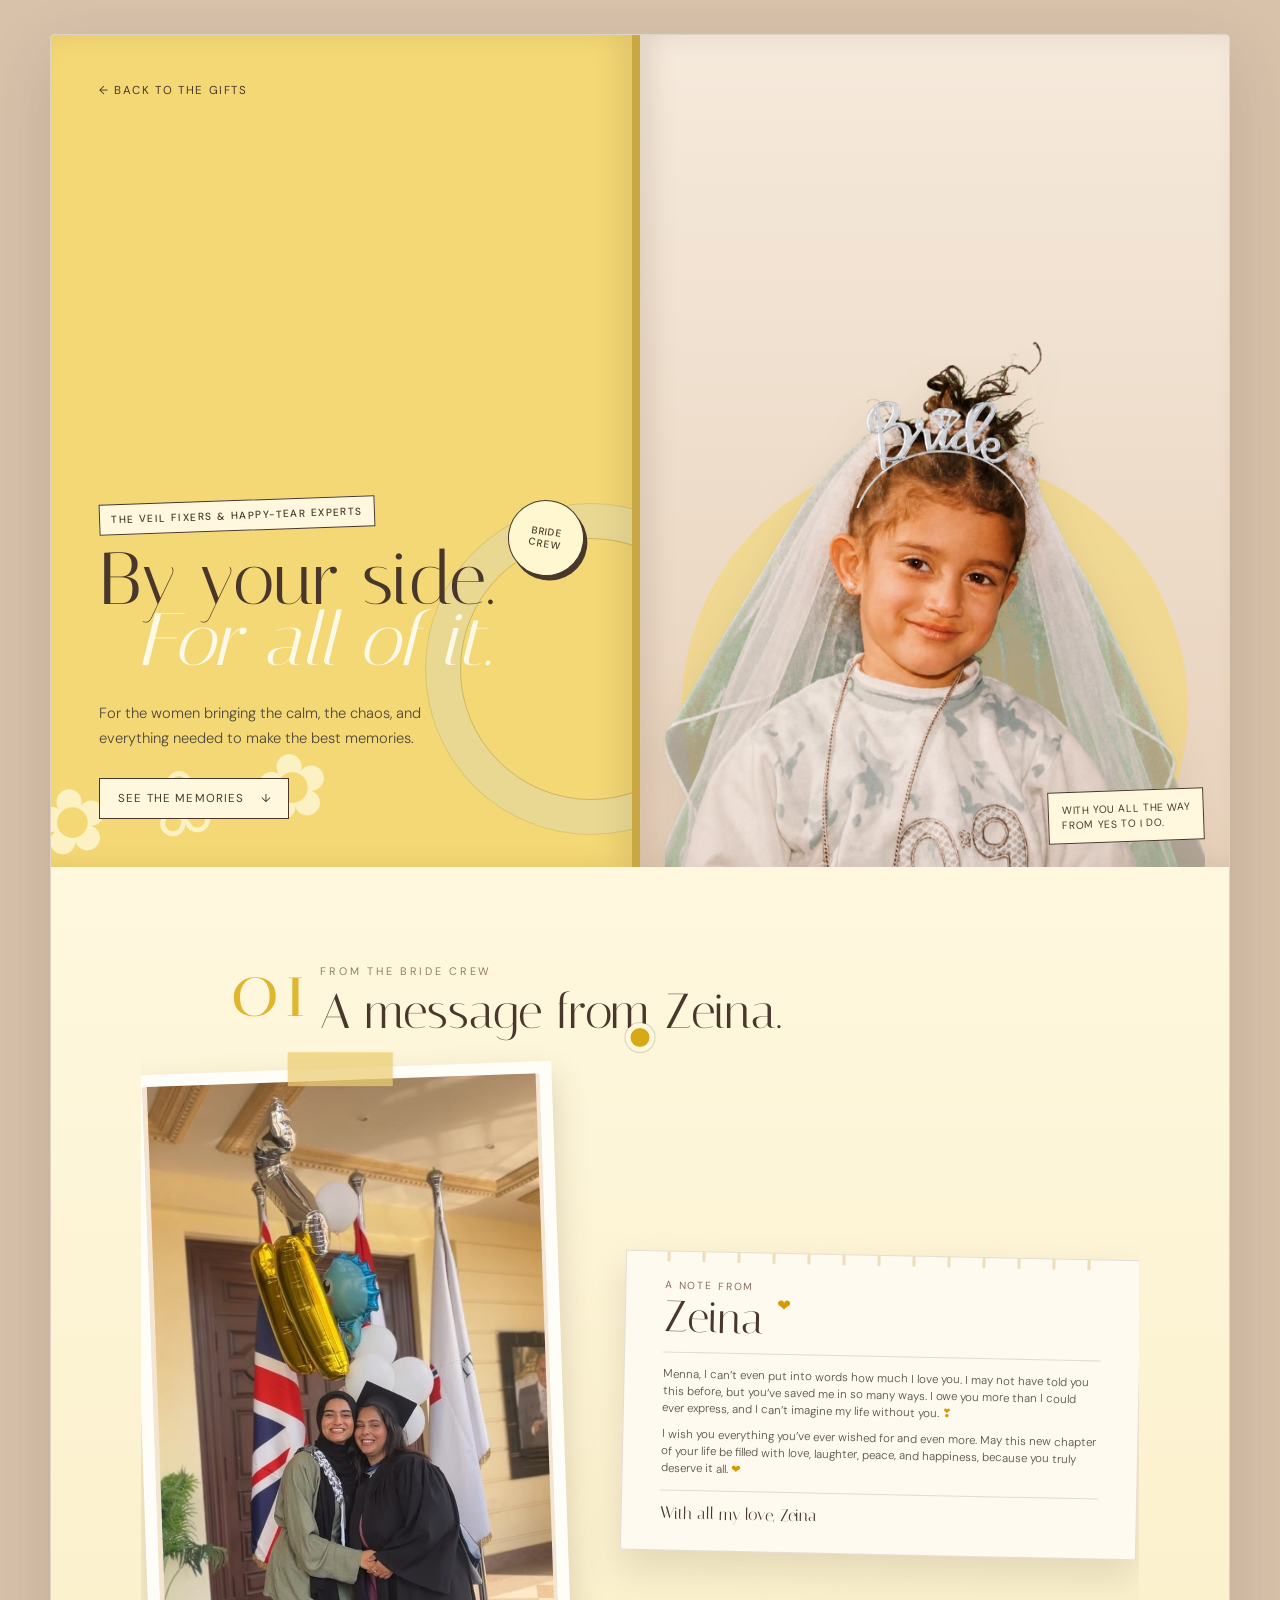
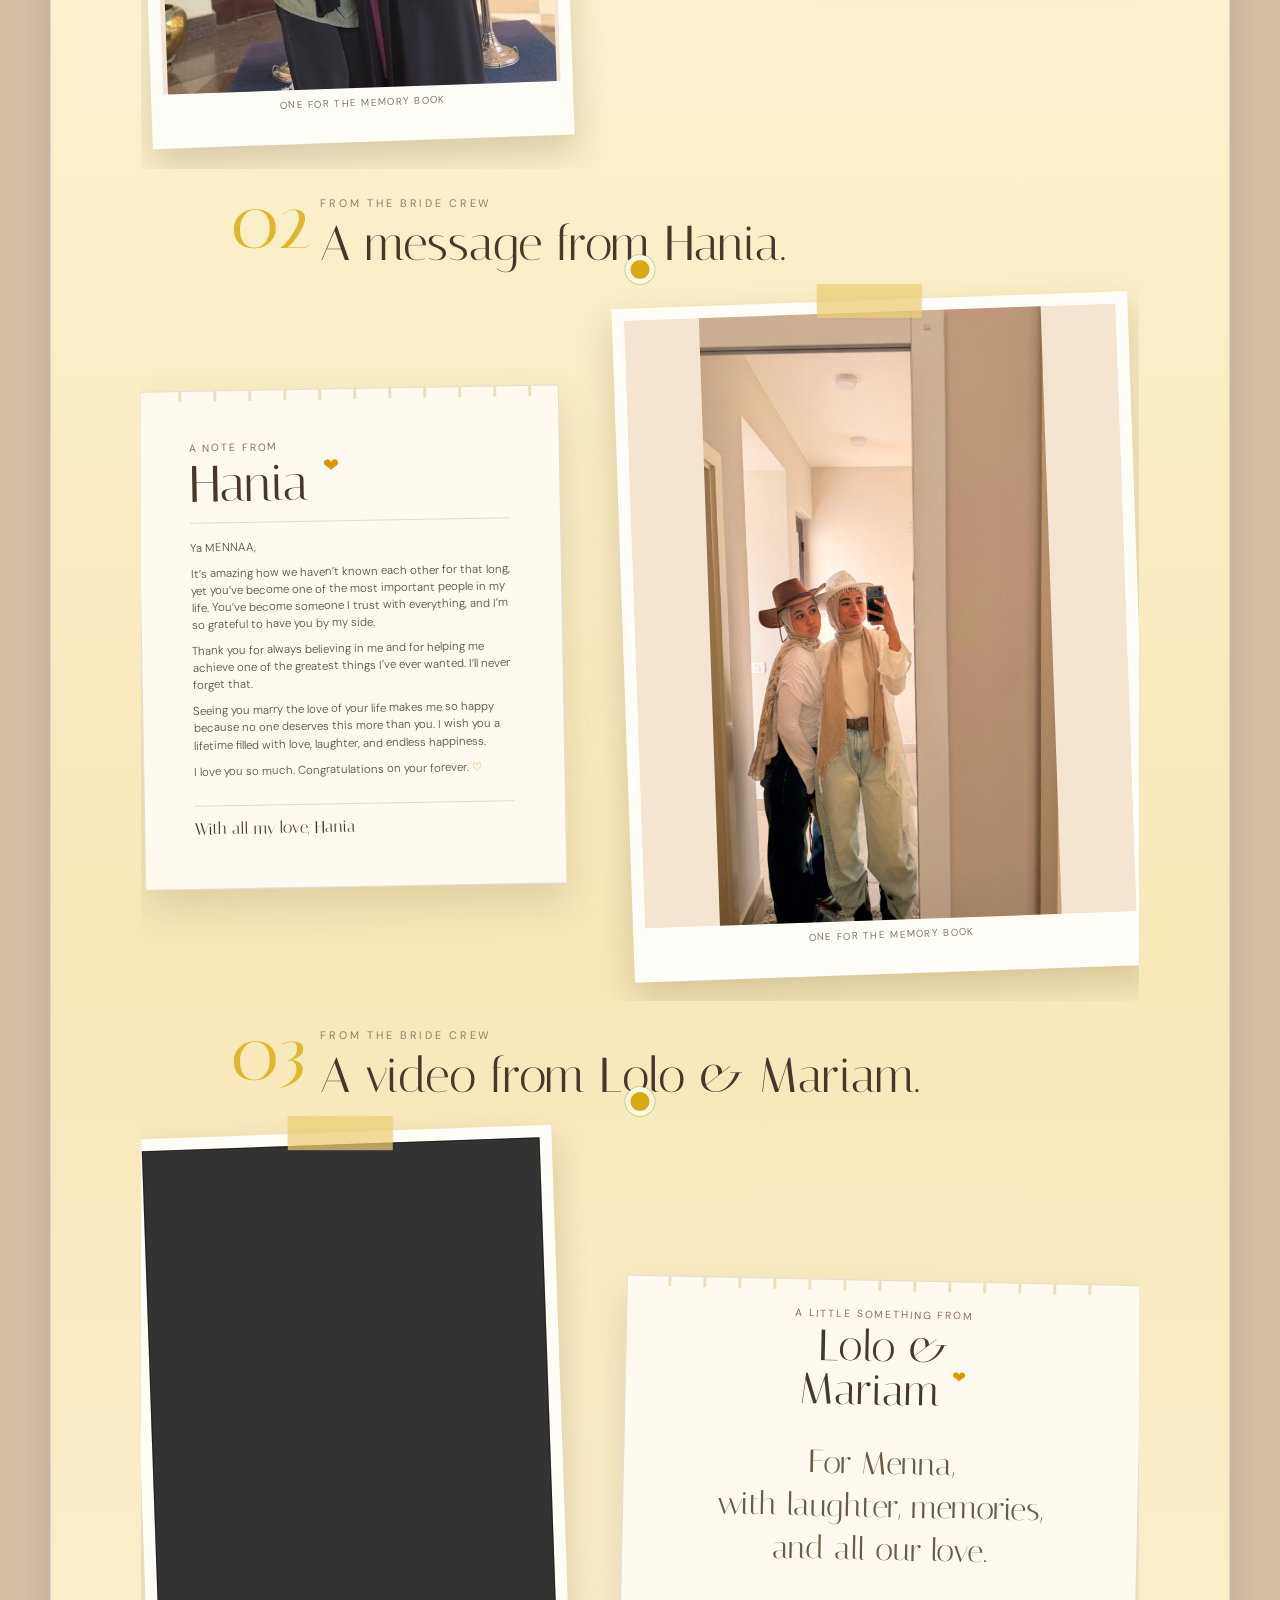
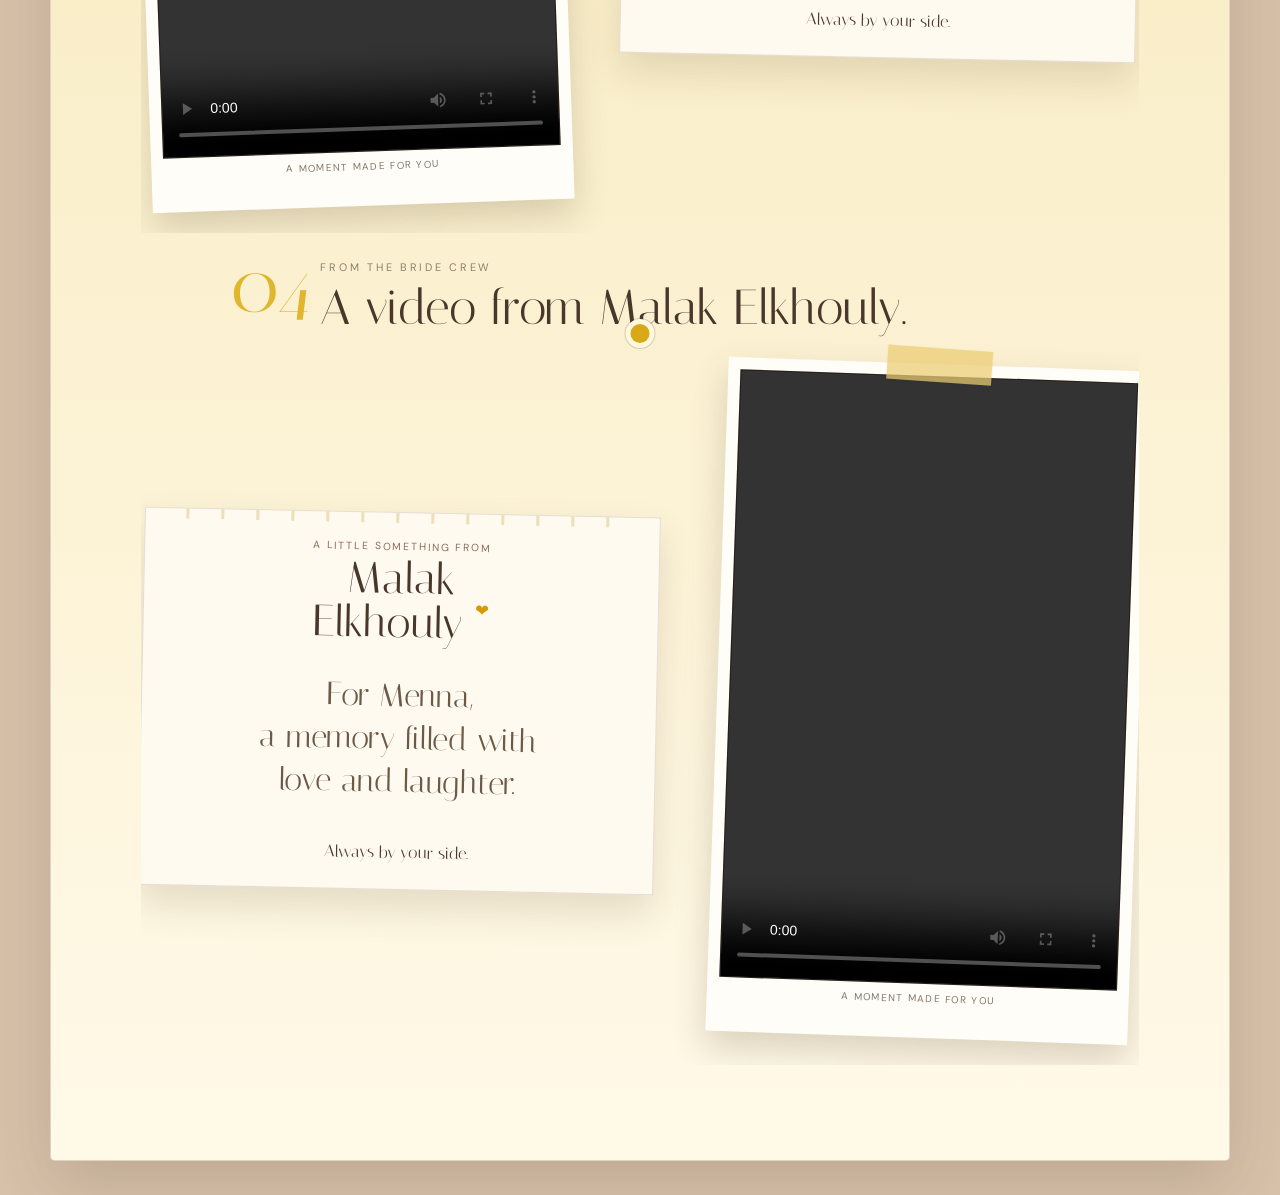
==== commit aca6403b: "malak" ====
--- a/bridesmaids.html
+++ b/bridesmaids.html
@@ -100,6 +100,30 @@
         </article>
       </div>
     </section>
+
+    <section class="bridesmaids-content bridesmaids-content-video" data-book-title="Malak Elkhouly" data-book-pages="07 - 08">
+      <div class="bridesmaids-messages">
+        <header class="bridesmaids-messages-head">
+          <p class="bridesmaids-number">04</p>
+          <div><p class="section-kicker">From the bride crew</p><h2>A video from Malak Elkhouly.</h2></div>
+        </header>
+        <article class="bridesmaid-message bridesmaid-video-spread bridesmaid-video-reverse" data-pages="07  /  08">
+          <figure class="bridesmaid-video-page">
+            <video class="viewport-media" controls playsinline preload="metadata">
+              <source src="bridesmaids/Malak%20el%20khouly.mp4" type="video/mp4">
+              Your browser does not support video playback.
+            </video>
+            <figcaption>A moment made for you</figcaption>
+          </figure>
+          <div class="bridesmaid-letter video-dedication">
+            <p class="letter-label">A little something from</p>
+            <h3>Malak<br>Elkhouly <span aria-hidden="true">&#10084;</span></h3>
+            <p class="video-keepsake-copy">For Menna,<br>a memory filled with<br>love and laughter.</p>
+            <p class="bridesmaid-signature">Always by your side.</p>
+          </div>
+        </article>
+      </div>
+    </section>
     </div>
   </main>
   <script>
--- a/sections.css
+++ b/sections.css
@@ -168,6 +168,8 @@
 .bridesmaid-video-page { min-width:0; margin:0; padding:18px 18px 34px; }
 .bridesmaid-video-page video { display:block; width:100%; height:calc(100% - 25px); border:1px solid rgba(73,55,43,.14); background:#251e19; object-fit:contain; }
 .bridesmaid-video-page figcaption { margin:8px 3px 0; color:#7f796a; font-size:.62rem; letter-spacing:.13em; text-align:center; text-transform:uppercase; }
+.bridesmaid-video-reverse { grid-template-columns:minmax(360px,1.1fr) minmax(280px,.9fr); }
+.bridesmaid-video-reverse .bridesmaid-video-page { order:2; transform:rotate(2deg); }
 .video-dedication { display:flex; flex-direction:column; justify-content:center; text-align:center; }
 .video-dedication .letter-label { text-align:center; }
 .video-keepsake-copy { margin:18px auto 26px; color:#6c5a47; font-family:"Italiana",serif; font-size:clamp(1.5rem,2.5vw,2.2rem); line-height:1.35; }
@@ -253,6 +255,7 @@
   .bridesmaids-content:nth-of-type(3) .bridesmaid-message,
   .bridesmaids-content-alternate .bridesmaid-message { flex:1; min-height:0; grid-template-columns:minmax(250px,.9fr) minmax(360px,1.1fr); gap:clamp(28px,5vw,60px); }
   .bridesmaids-content-alternate .bridesmaid-message { grid-template-columns:minmax(360px,1.1fr) minmax(250px,.9fr); }
+  .bridesmaid-video-reverse { grid-template-columns:minmax(360px,1.1fr) minmax(250px,.9fr); }
   .bridesmaid-photo,
   .bridesmaid-video-page { height:100%; min-height:0; padding:12px 12px 34px; }
   .bridesmaid-photo img,
@@ -280,6 +283,8 @@
   .bridesmaids-content:nth-of-type(2) .bridesmaid-message,
   .bridesmaids-content:nth-of-type(3) .bridesmaid-message,
   .bridesmaids-content-alternate .bridesmaid-message { grid-template-columns:1fr; gap:35px; min-height:0; overflow:visible; }
+  .bridesmaid-video-reverse { grid-template-columns:1fr; }
+  .bridesmaid-video-reverse .bridesmaid-video-page { order:0; }
   .bridesmaid-message-reverse .bridesmaid-photo { order:0; }
   .bridesmaid-photo img { height:auto; max-height:none; aspect-ratio:auto; }
   .bridesmaid-letter { padding:34px 25px; overflow:visible; }
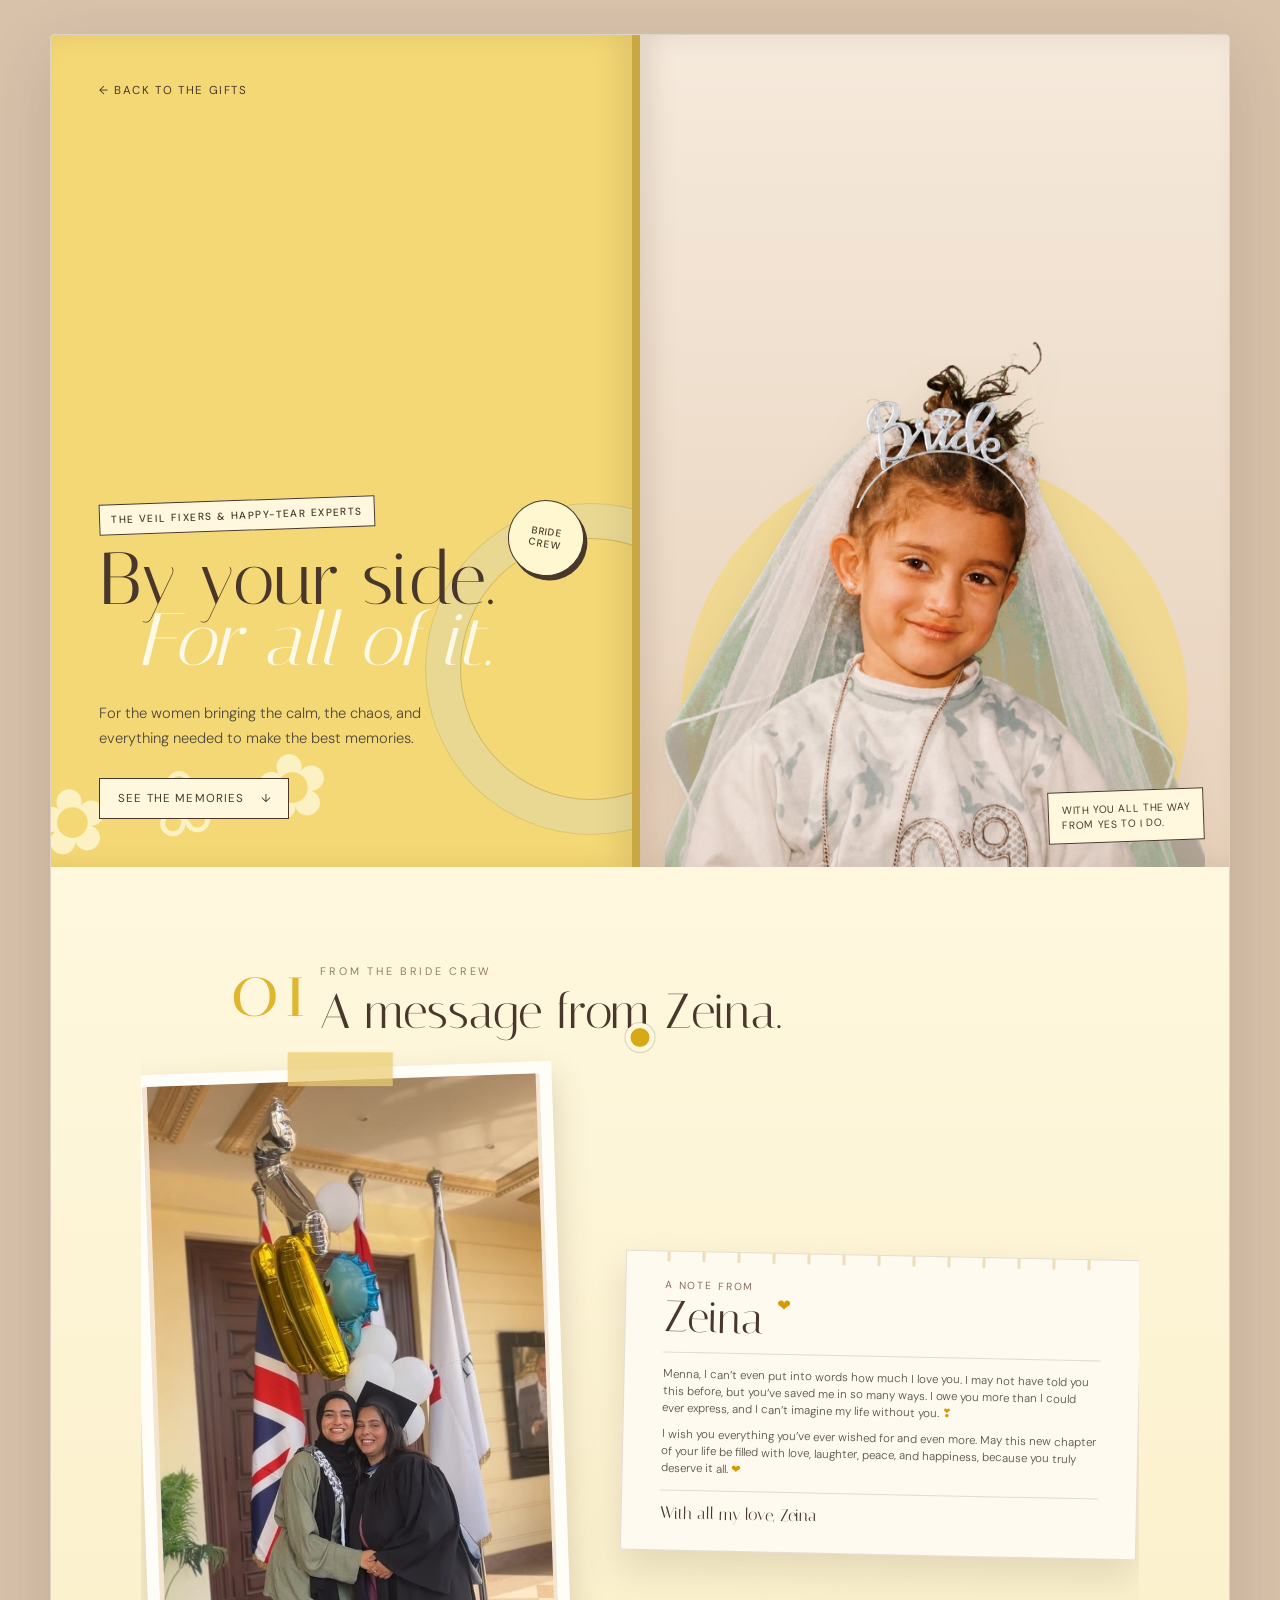
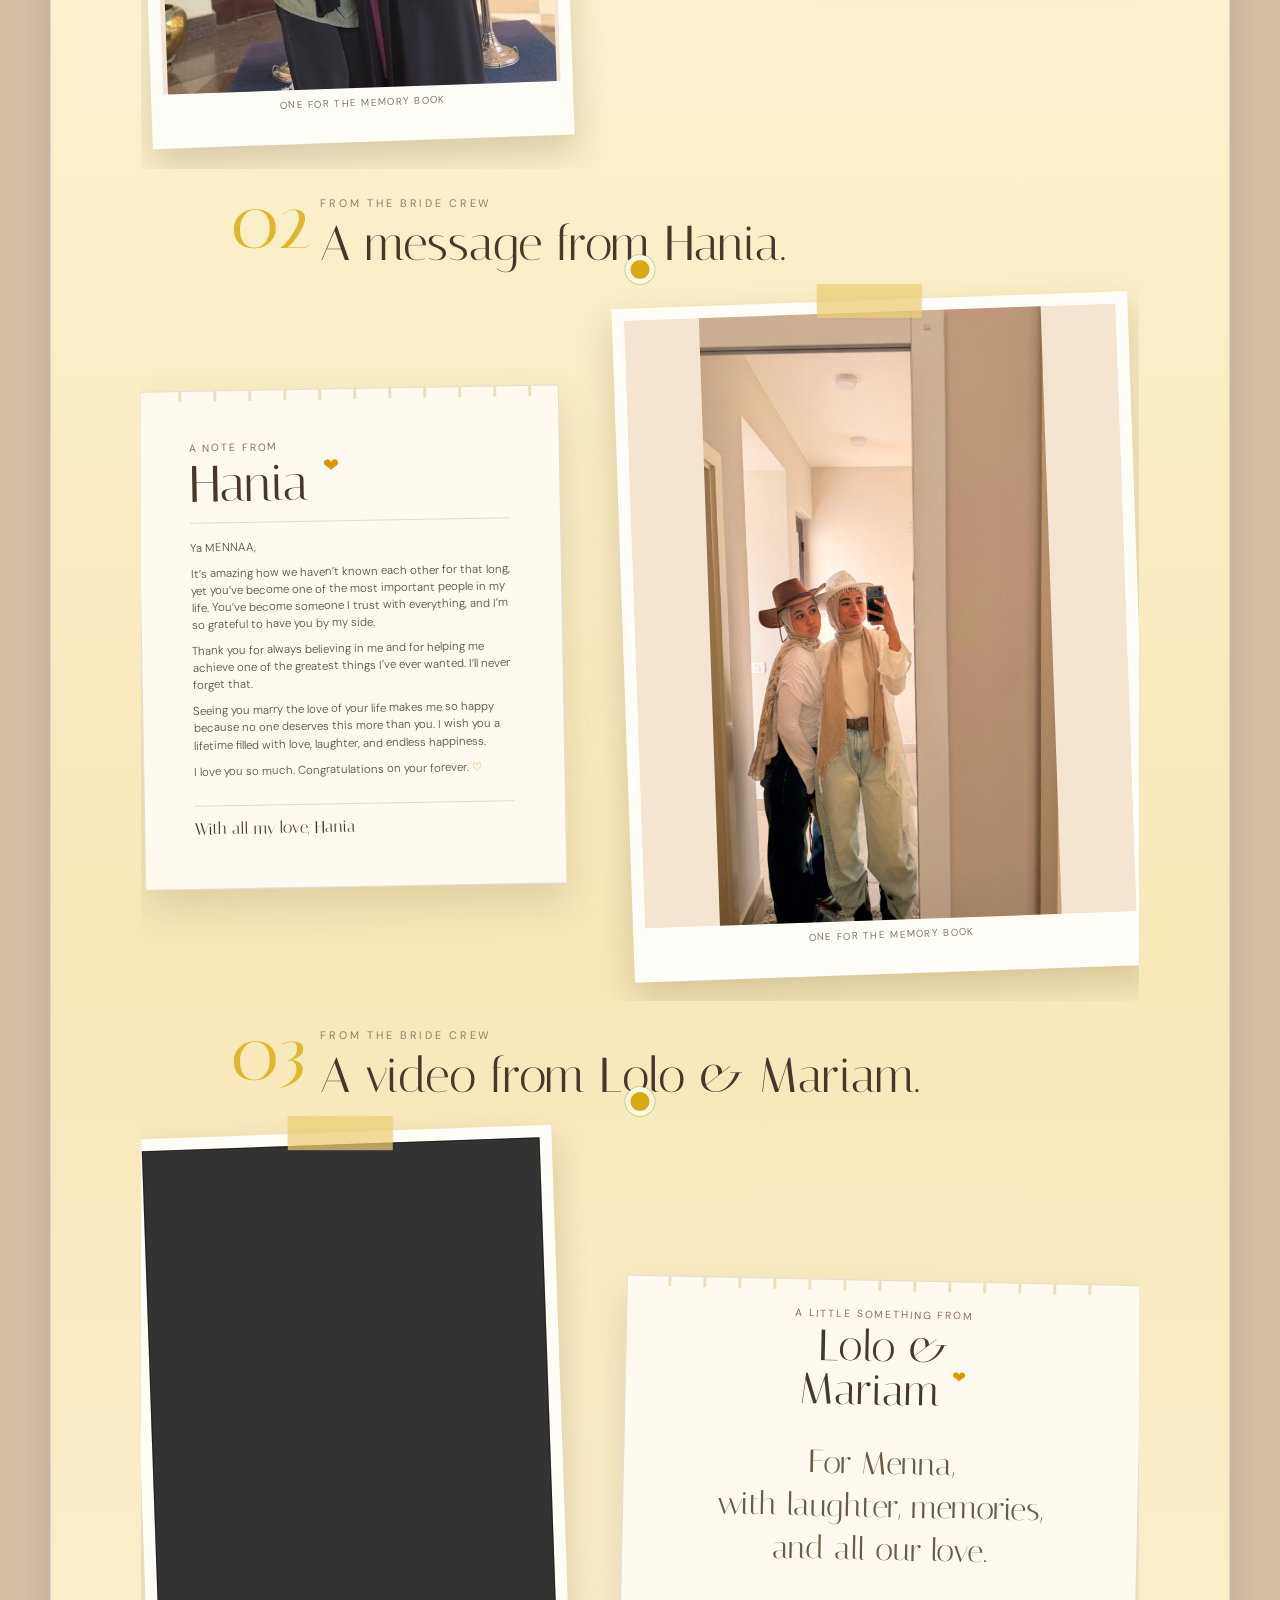
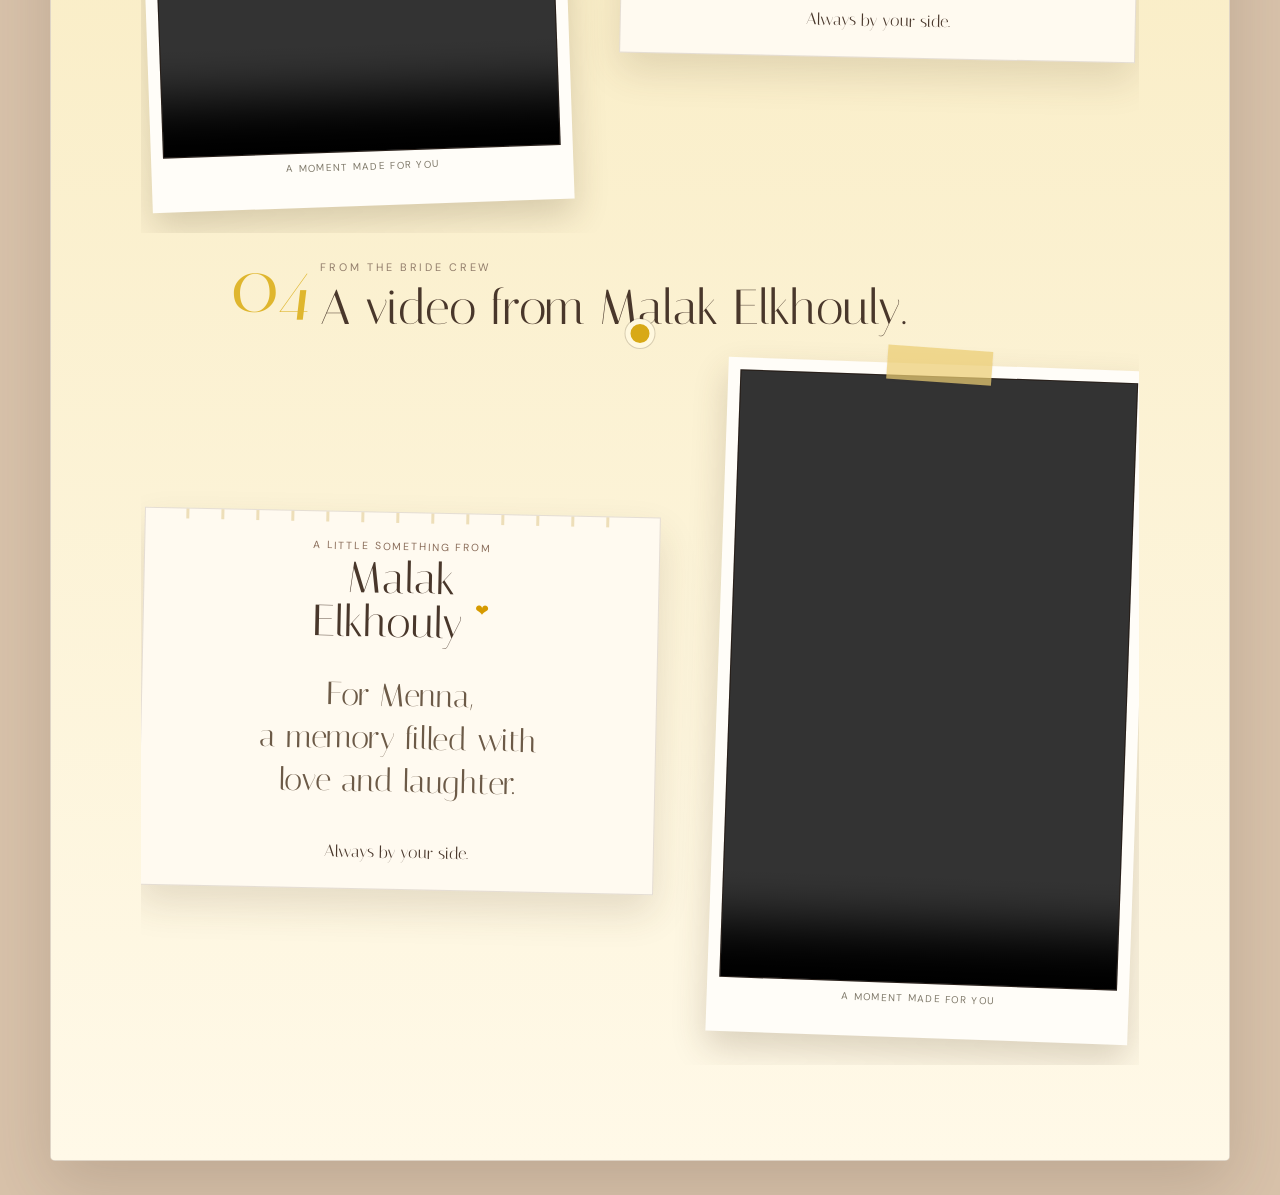
==== commit 0b7acc2b: "nour" ====
--- a/bridesmaids.html
+++ b/bridesmaids.html
@@ -34,7 +34,7 @@
         </header>
         <article class="bridesmaid-message" data-pages="01  /  02">
           <figure class="bridesmaid-photo">
-            <img src="bridesmaids/zeina.jpeg" alt="Zeina and Menna celebrating graduation together">
+            <img src="bridesmaids/zeina.jpeg" alt="Zeina and Menna">
             <figcaption>One for the memory book</figcaption>
           </figure>
           <div class="bridesmaid-letter">
@@ -58,7 +58,7 @@
         </header>
         <article class="bridesmaid-message bridesmaid-message-reverse" data-pages="03  /  04">
           <figure class="bridesmaid-photo">
-            <img src="bridesmaids/hania.jpeg" alt="Hania and Menna taking a playful mirror photo together">
+            <img src="bridesmaids/hania.jpeg" alt="Hania and Menna">
             <figcaption>One for the memory book</figcaption>
           </figure>
           <div class="bridesmaid-letter">
--- a/sections.css
+++ b/sections.css
@@ -68,6 +68,12 @@
 .voice-status { margin:0 0 4px; color:var(--ink); font-family:"Italiana",serif; font-size:1.35rem; }
 .voice-caption { margin:0; color:#8a7464; font-size:.76rem; line-height:1.5; }
 .hania-audio { width:100%; accent-color:#d69a00; }
+.friend-video-frame { min-width:0; margin:0; padding:12px; border-right:1px solid rgba(73,55,43,.18); background:#fffaf2; }
+.friend-video-frame video { display:block; width:100%; height:100%; min-height:480px; max-height:590px; background:#211a16; object-fit:contain; }
+.friend-video-frame figcaption { margin:10px 3px 0; color:#8a7160; font-size:.62rem; letter-spacing:.13em; text-align:center; text-transform:uppercase; }
+.friend-video-note { display:flex; flex-direction:column; justify-content:center; text-align:center; }
+.friend-video-note .letter-label { text-align:center; }
+.video-friend-copy { margin:22px auto 28px; color:#6c5545; font-family:"Italiana",serif; font-size:clamp(1.5rem,2.8vw,2.3rem); line-height:1.35; }
 .needs-audio-click .voice-play { animation:audioPulse 1.5s ease-in-out infinite; }
 @keyframes audioPulse { 50% { box-shadow:0 0 0 9px rgba(214,154,0,.16); } }
 @media (min-width:761px) {
@@ -101,6 +107,8 @@
   .friend-message-reverse .friend-photo { order:0; border-left:0; }
   .friend-photo { border-right:0; border-bottom:1px solid rgba(73,55,43,.18); }
   .friend-photo img { min-height:0; aspect-ratio:4/5; }
+  .friend-video-frame { border-right:0; border-bottom:1px solid rgba(73,55,43,.18); }
+  .friend-video-frame video { height:auto; min-height:0; max-height:70svh; }
   .friend-letter { padding:32px 24px 38px; }
 }
 
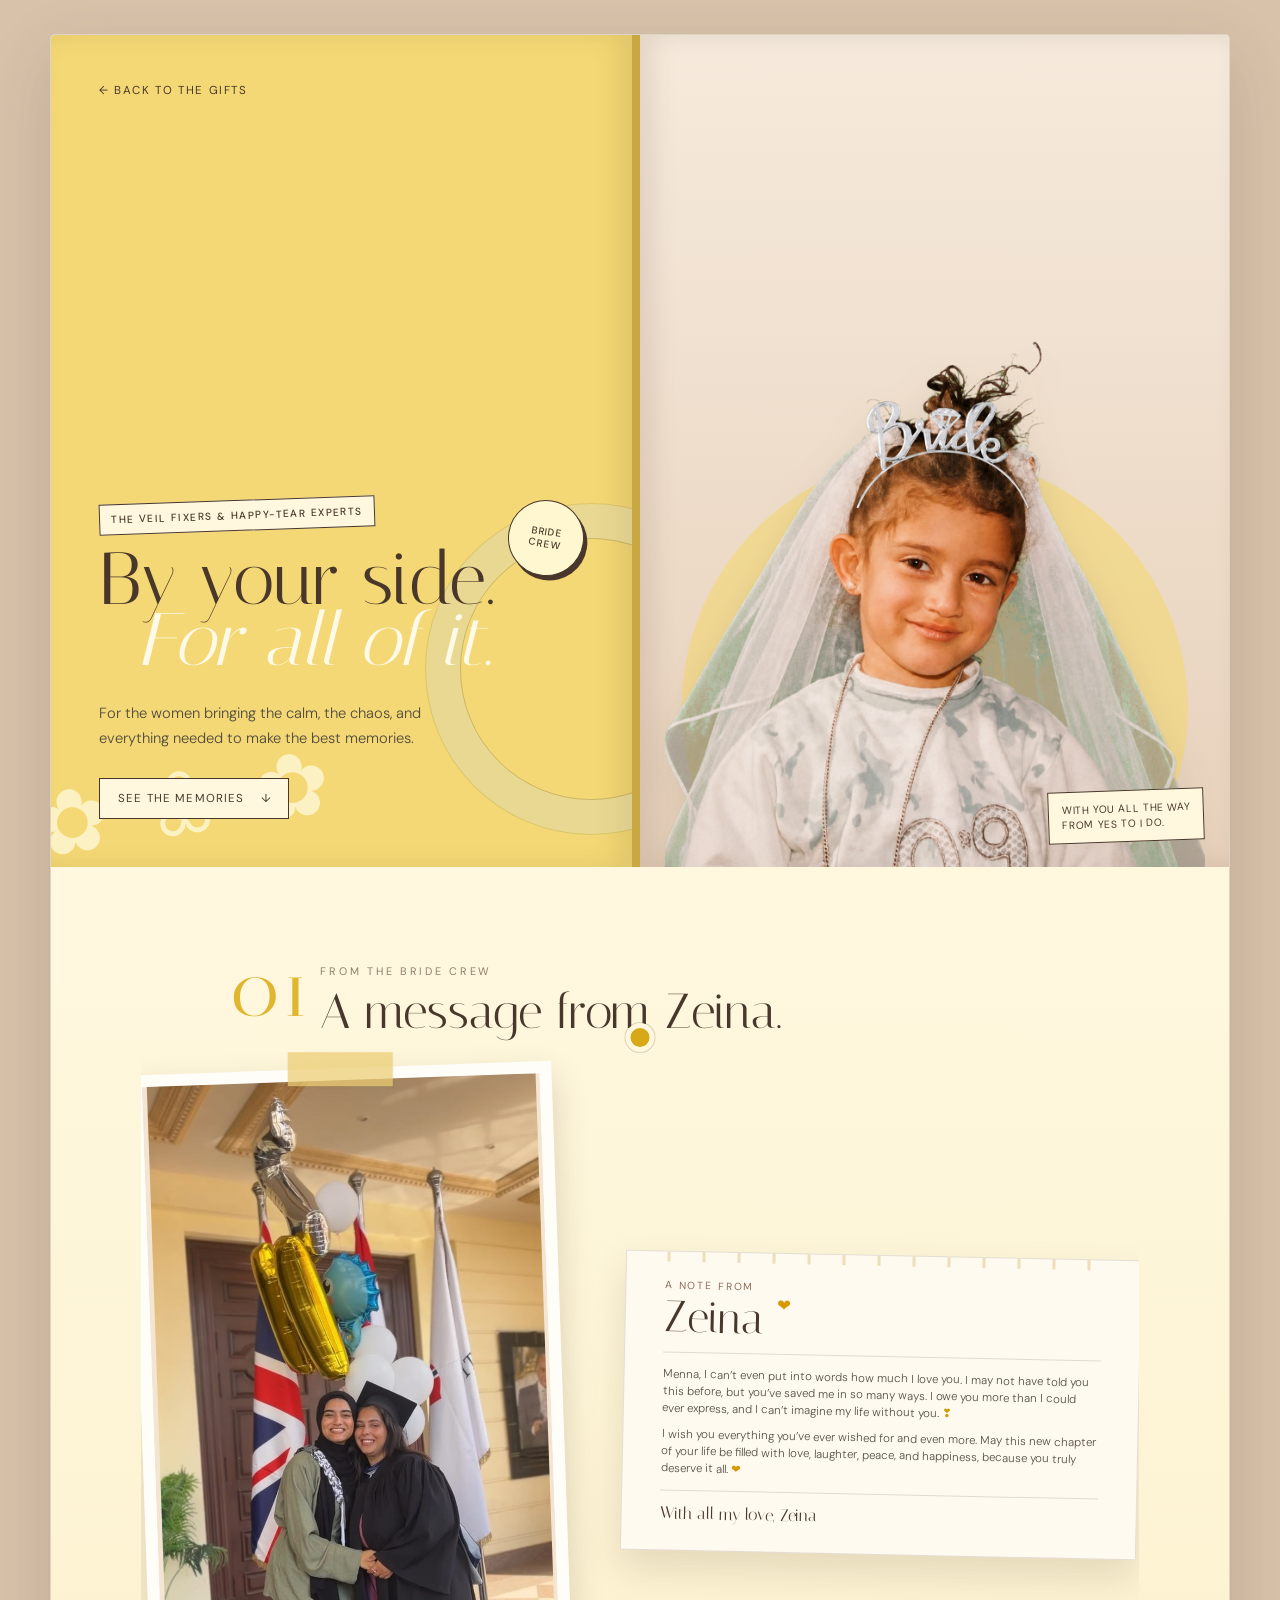
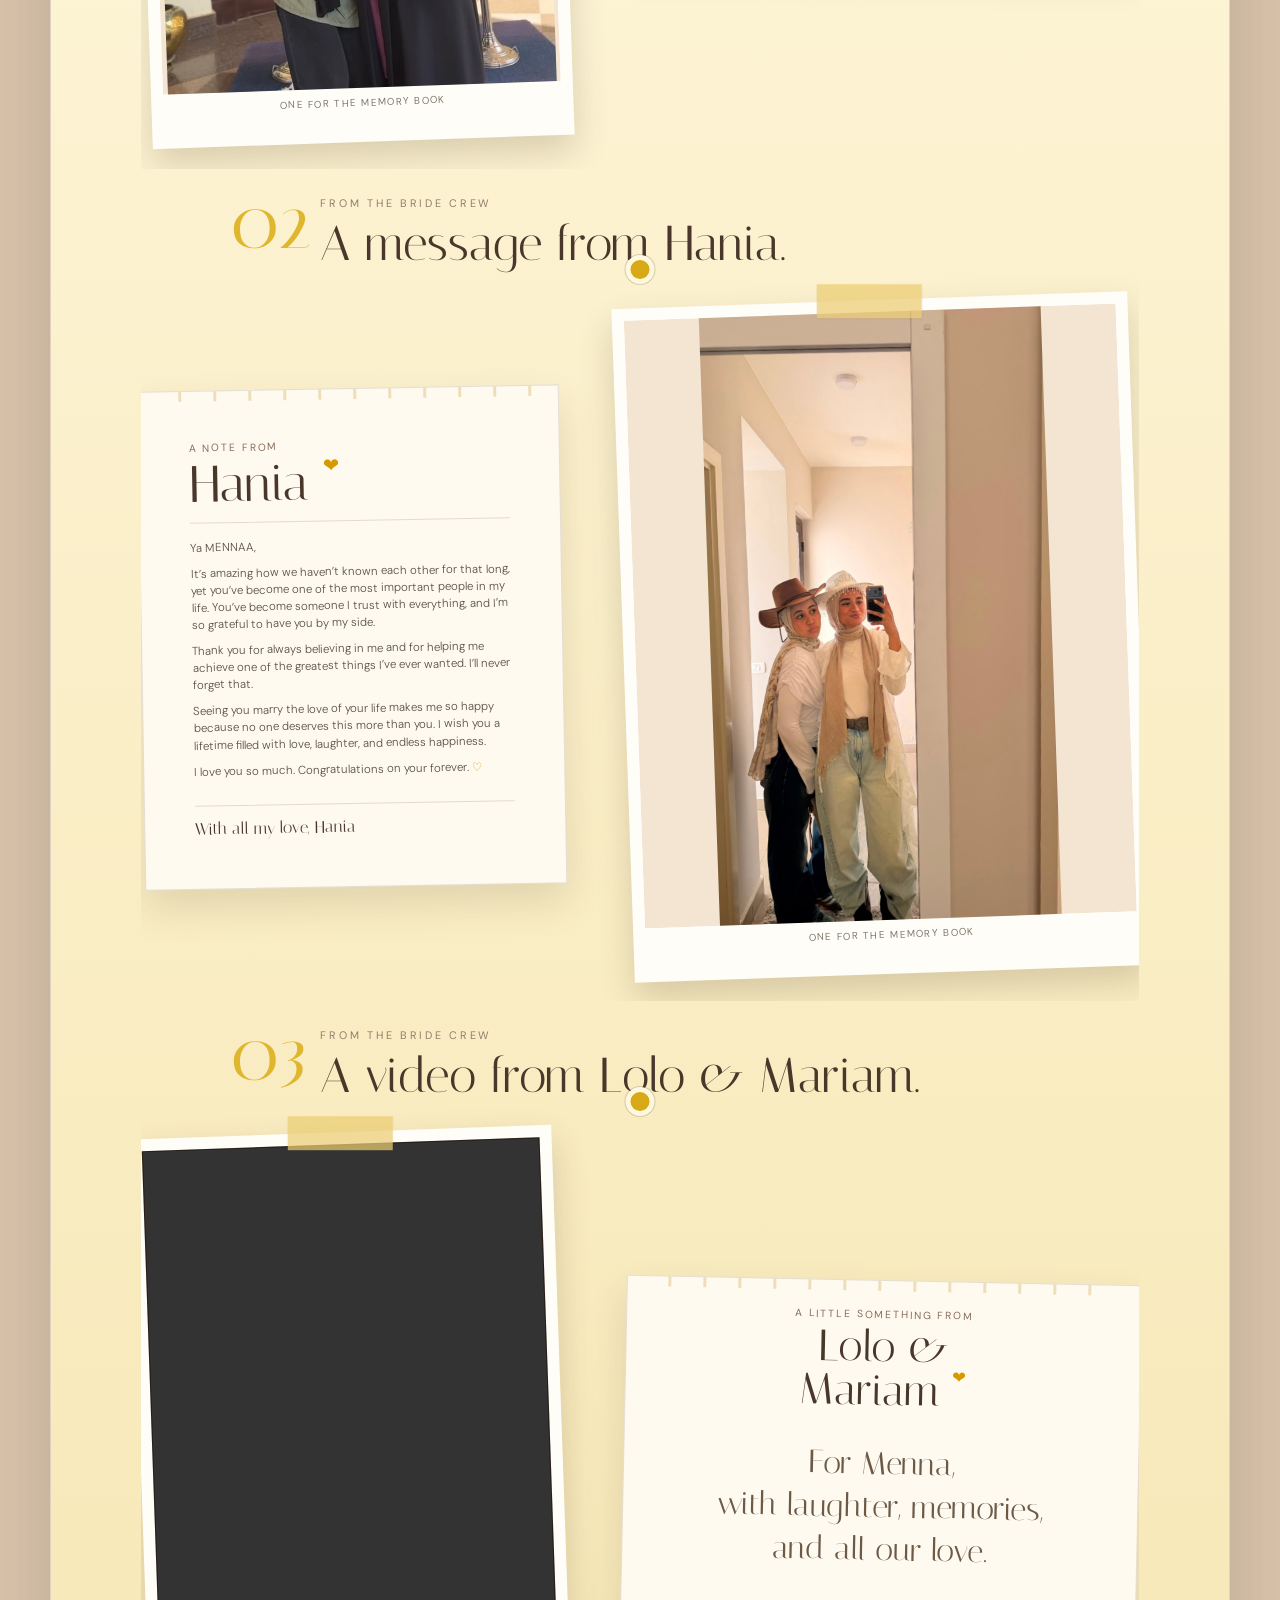
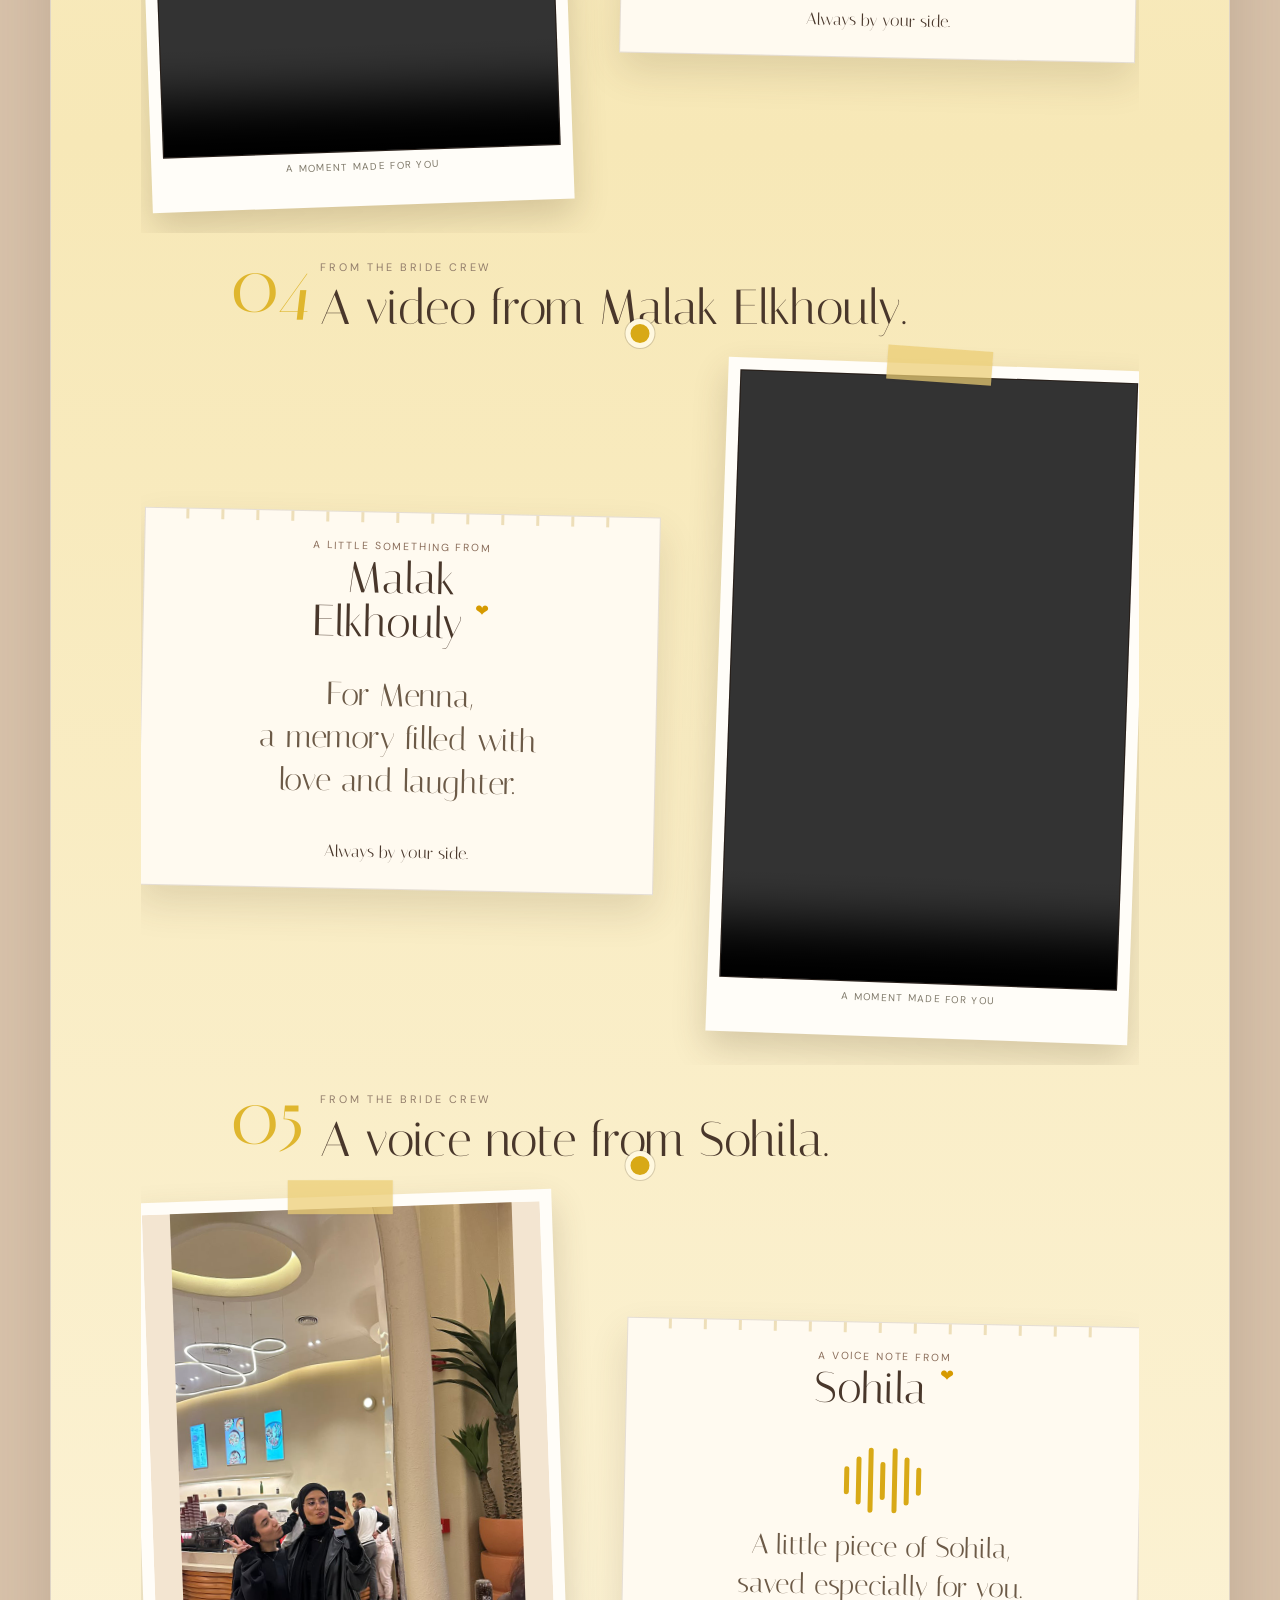
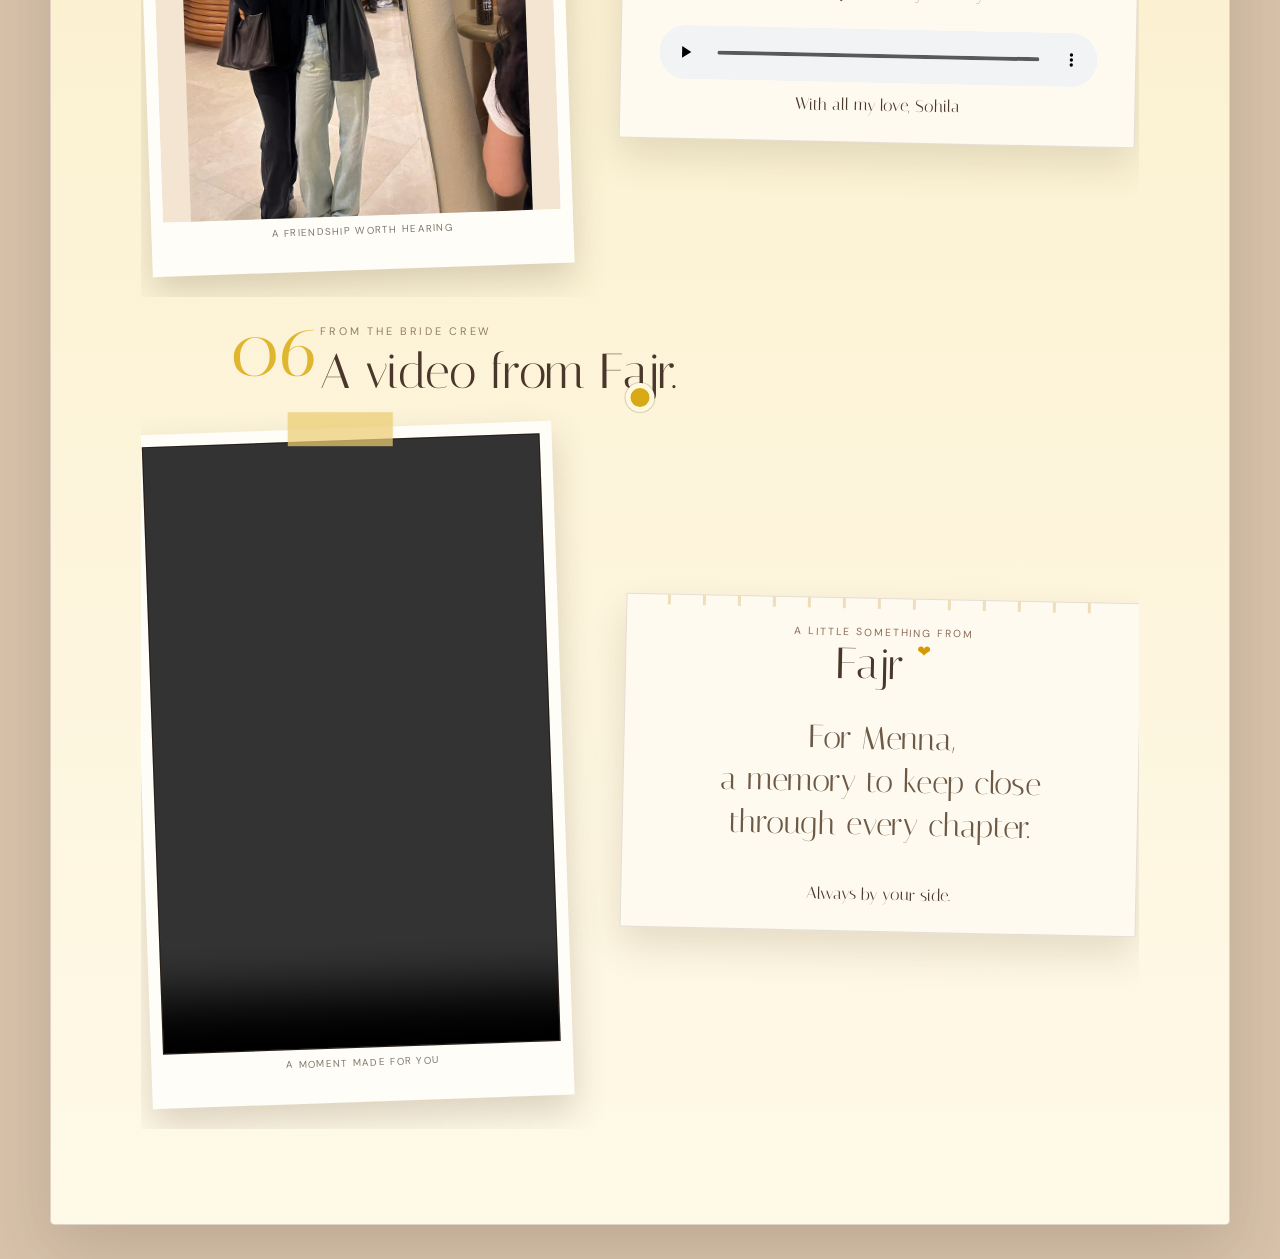
==== commit 84e30a9a: "fajr" ====
--- a/bridesmaids.html
+++ b/bridesmaids.html
@@ -124,25 +124,85 @@
         </article>
       </div>
     </section>
+
+    <section class="bridesmaids-content bridesmaids-content-audio" data-book-title="Sohila" data-book-pages="09 - 10">
+      <div class="bridesmaids-messages">
+        <header class="bridesmaids-messages-head">
+          <p class="bridesmaids-number">05</p>
+          <div><p class="section-kicker">From the bride crew</p><h2>A voice note from Sohila.</h2></div>
+        </header>
+        <article class="bridesmaid-message bridesmaid-audio-spread" data-pages="09  /  10">
+          <figure class="bridesmaid-photo">
+            <img src="bridesmaids/sohila.jpeg" alt="Sohila and Menna taking a mirror photo together">
+            <figcaption>A friendship worth hearing</figcaption>
+          </figure>
+          <div class="bridesmaid-letter bridesmaid-audio-letter">
+            <p class="letter-label">A voice note from</p>
+            <h3>Sohila <span aria-hidden="true">&#10084;</span></h3>
+            <div class="audio-keepsake-mark" aria-hidden="true"><i></i><i></i><i></i><i></i><i></i><i></i><i></i></div>
+            <p class="audio-keepsake-copy">A little piece of Sohila,<br>saved especially for you.</p>
+            <audio class="viewport-media" controls preload="metadata">
+              <source src="bridesmaids/sohila.mp3" type="audio/mpeg">
+              Your browser does not support audio playback.
+            </audio>
+            <p class="bridesmaid-signature">With all my love, Sohila</p>
+          </div>
+        </article>
+      </div>
+    </section>
+
+    <section class="bridesmaids-content bridesmaids-content-video" data-book-title="Fajr" data-book-pages="11 - 12">
+      <div class="bridesmaids-messages">
+        <header class="bridesmaids-messages-head">
+          <p class="bridesmaids-number">06</p>
+          <div><p class="section-kicker">From the bride crew</p><h2>A video from Fajr.</h2></div>
+        </header>
+        <article class="bridesmaid-message bridesmaid-video-spread" data-pages="11  /  12">
+          <figure class="bridesmaid-video-page">
+            <video class="viewport-media" controls playsinline preload="metadata">
+              <source src="bridesmaids/fajr.mp4" type="video/mp4">
+              Your browser does not support video playback.
+            </video>
+            <figcaption>A moment made for you</figcaption>
+          </figure>
+          <div class="bridesmaid-letter video-dedication">
+            <p class="letter-label">A little something from</p>
+            <h3>Fajr <span aria-hidden="true">&#10084;</span></h3>
+            <p class="video-keepsake-copy">For Menna,<br>a memory to keep close<br>through every chapter.</p>
+            <p class="bridesmaid-signature">Always by your side.</p>
+          </div>
+        </article>
+      </div>
+    </section>
     </div>
   </main>
   <script>
-    const viewportMedia = document.querySelectorAll('.viewport-media');
+    const viewportMedia = [...document.querySelectorAll('.viewport-media')];
+    const mediaSections = [...document.querySelectorAll('.bridesmaids-content')]
+      .filter(section => section.querySelector('.viewport-media'));
+
+    const playSectionMedia = section => {
+      const media = section.querySelector('.viewport-media');
+      viewportMedia.forEach(otherMedia => {
+        if (otherMedia !== media && !otherMedia.paused) otherMedia.pause();
+      });
+      if (media.ended) media.currentTime = 0;
+      media.play()
+        .then(() => media.classList.remove('autoplay-blocked'))
+        .catch(() => media.classList.add('autoplay-blocked'));
+    };
+
     const mediaObserver = new IntersectionObserver(entries => {
       entries.forEach(entry => {
-        const media = entry.target;
-        if (entry.isIntersecting) {
-          if (media.ended) media.currentTime = 0;
-          media.play().catch(() => media.classList.add('autoplay-blocked'));
-        } else {
-          media.pause();
-        }
+        const media = entry.target.querySelector('.viewport-media');
+        if (entry.isIntersecting) playSectionMedia(entry.target);
+        else if (!media.paused) media.pause();
       });
-    }, { threshold: .5 });
-
-    viewportMedia.forEach(media => {
-      mediaObserver.observe(media);
-      media.addEventListener('play', () => media.classList.remove('autoplay-blocked'));
+    }, { threshold: .35 });
+
+    mediaSections.forEach(section => mediaObserver.observe(section));
+    document.addEventListener('visibilitychange', () => {
+      if (document.hidden) viewportMedia.forEach(media => media.pause());
     });
 
   </script>
--- a/sections.css
+++ b/sections.css
@@ -51,12 +51,18 @@
 .friend-photo { min-width:0; margin:0; padding:14px; border-right:1px solid rgba(73,55,43,.18); background:#fffaf2; }
 .friend-photo img { display:block; width:100%; height:100%; min-height:620px; object-fit:cover; object-position:center; }
 .friend-photo figcaption { margin:12px 3px 0; color:#8a7160; font-size:.62rem; letter-spacing:.13em; text-align:center; text-transform:uppercase; }
+.pending-friend-photo { position:relative; overflow:hidden; }
+.pending-friend-photo > span { position:absolute; inset:14px 14px 39px; display:grid; place-items:center; color:rgba(73,55,43,.18); background:linear-gradient(145deg,#f2cf55,#fff3c5); font-family:"Italiana",serif; font-size:12rem; }
+.pending-friend-photo img:not([hidden]) { position:relative; z-index:2; }
 .friend-letter { position:relative; padding:clamp(30px,4vw,56px); }
 .letter-label { margin:0 0 4px; color:#8a6d5a; font-size:.65rem; letter-spacing:.18em; text-transform:uppercase; }
 .friend-letter h3 { margin:0 0 28px; font-family:"Italiana",serif; font-size:clamp(3rem,5vw,5rem); font-weight:400; line-height:1; }
 .friend-letter h3 span { color:#d69a00; font-family:"DM Sans",sans-serif; font-size:.38em; vertical-align:top; }
 .letter-copy p { margin:0 0 17px; color:#604d41; font-size:.9rem; font-weight:300; line-height:1.75; }
 .letter-copy .letter-greeting { margin-bottom:12px; color:var(--ink); font-family:"Italiana",serif; font-size:1.35rem; line-height:1; }
+.menna-mazhar-copy p { font-size:clamp(.9rem,1.15vw,1rem); line-height:1.75; }
+.menna-mazhar-copy p:first-child,
+.menna-mazhar-copy p:last-child { color:var(--ink); font-family:"Italiana",serif; font-size:clamp(1.25rem,2vw,1.65rem); }
 .letter-greeting span { color:#d69a00; font-family:"DM Sans",sans-serif; font-size:.72em; }
 .friend-signature { margin:30px 0 0; font-family:"Italiana",serif; font-size:1.35rem; }
 .voice-letter { display:flex; flex-direction:column; justify-content:center; }
@@ -181,6 +187,15 @@
 .video-dedication { display:flex; flex-direction:column; justify-content:center; text-align:center; }
 .video-dedication .letter-label { text-align:center; }
 .video-keepsake-copy { margin:18px auto 26px; color:#6c5a47; font-family:"Italiana",serif; font-size:clamp(1.5rem,2.5vw,2.2rem); line-height:1.35; }
+.bridesmaid-audio-letter { display:flex; flex-direction:column; justify-content:center; text-align:center; }
+.bridesmaid-audio-letter .letter-label { text-align:center; }
+.bridesmaid-audio-letter audio { width:100%; margin-top:24px; accent-color:#d69a00; }
+.audio-keepsake-mark { height:72px; margin:22px auto 10px; display:flex; align-items:center; justify-content:center; gap:7px; }
+.audio-keepsake-mark i { width:5px; height:28px; border-radius:999px; background:#d8a916; }
+.audio-keepsake-mark i:nth-child(2),.audio-keepsake-mark i:nth-child(6) { height:48px; }
+.audio-keepsake-mark i:nth-child(3),.audio-keepsake-mark i:nth-child(5) { height:65px; }
+.audio-keepsake-mark i:nth-child(4) { height:38px; }
+.audio-keepsake-copy { margin:0; color:#6c5a47; font-family:"Italiana",serif; font-size:clamp(1.35rem,2.2vw,1.9rem); line-height:1.4; }
 .book-navigation { position:absolute; left:50%; bottom:22px; z-index:8; display:flex; align-items:center; gap:20px; transform:translateX(-50%); }
 .book-navigation p { min-width:150px; margin:0; color:#49372b; text-align:center; }
 .book-current-title { display:block; font-family:"Italiana",serif; font-size:1.15rem; }
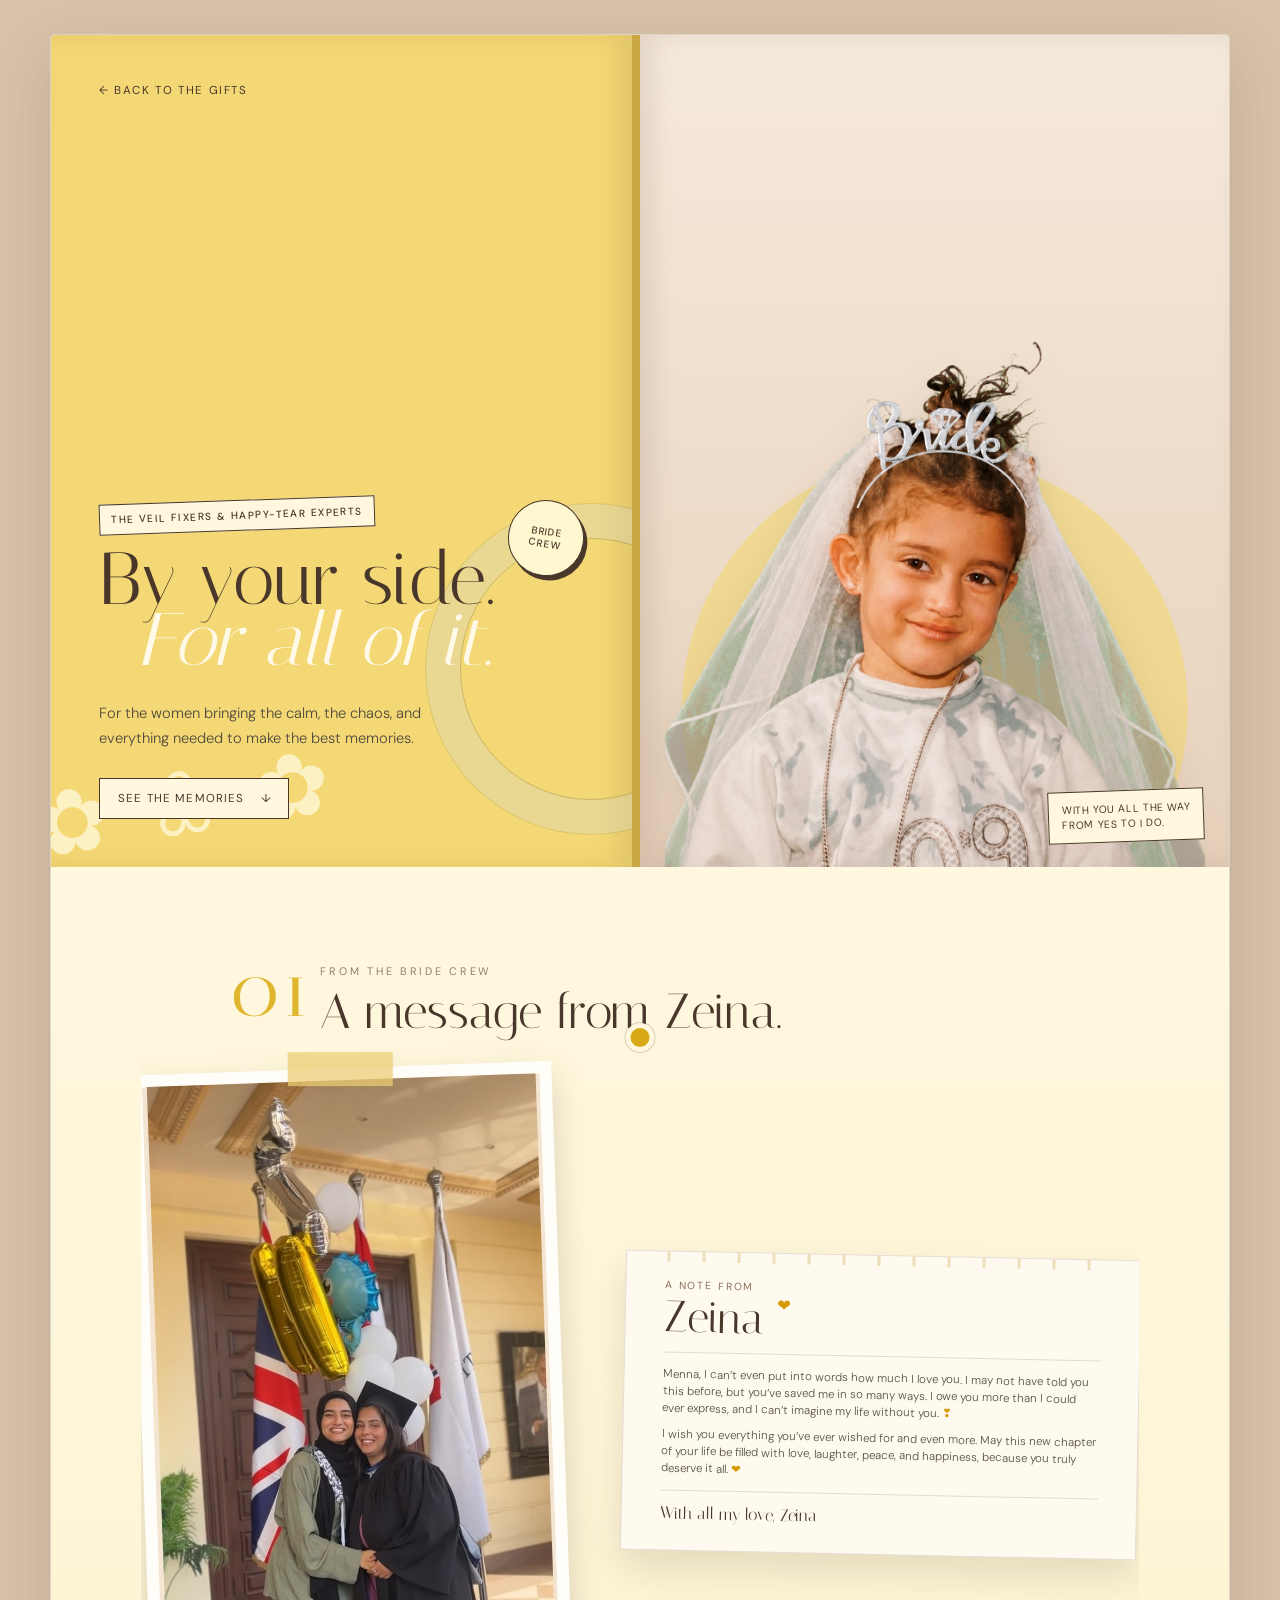
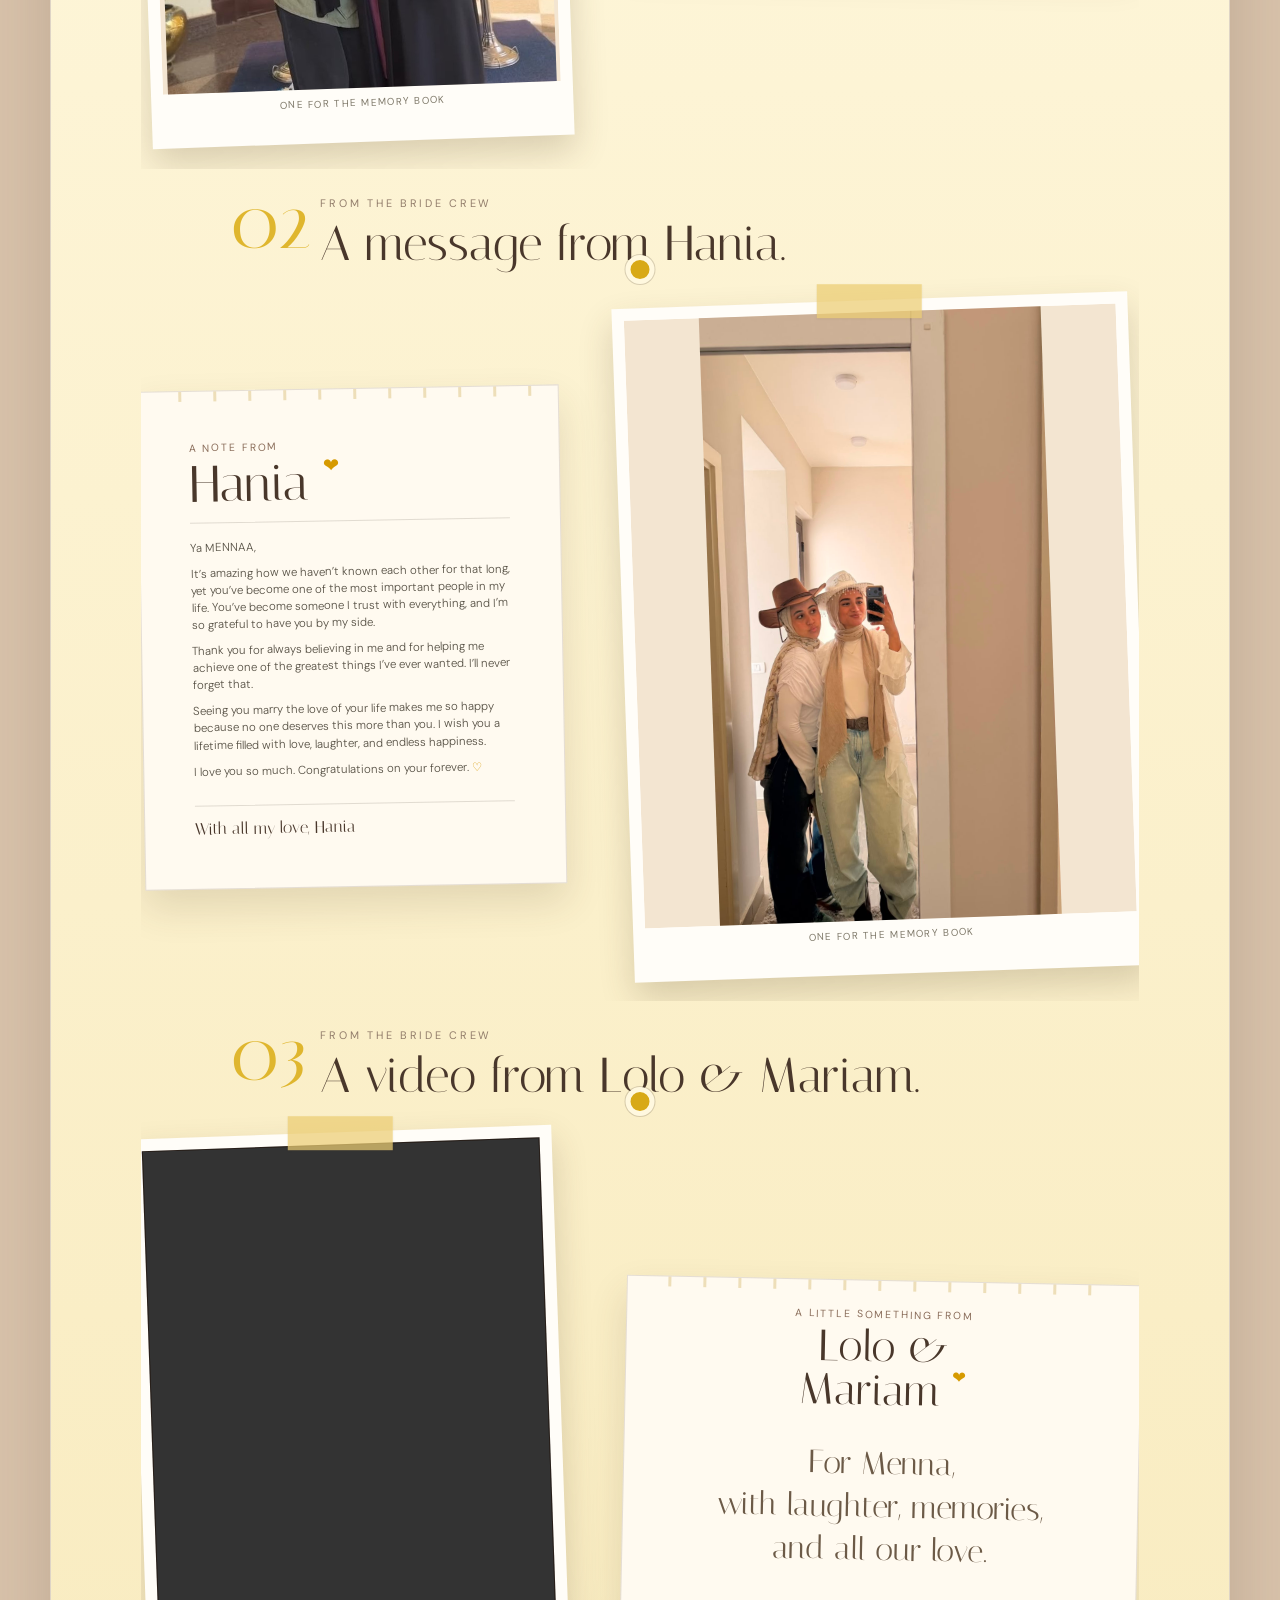
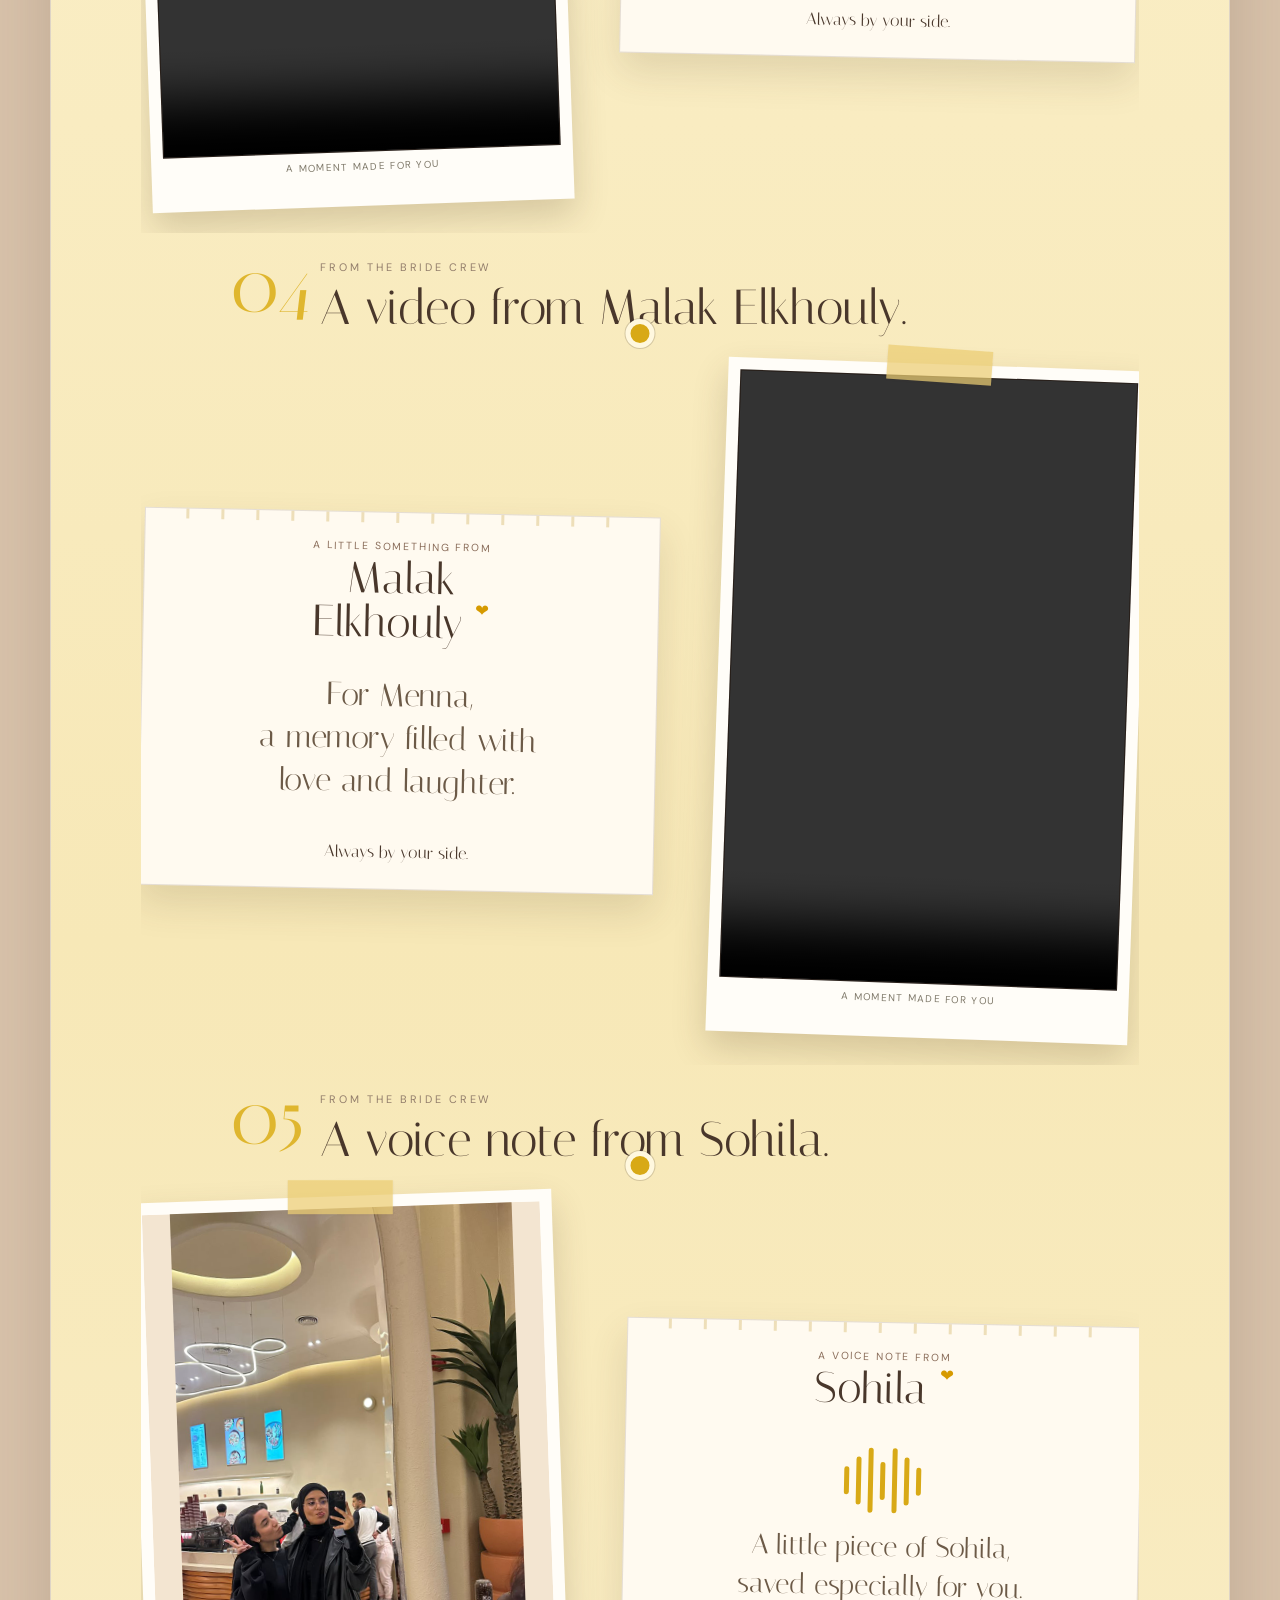
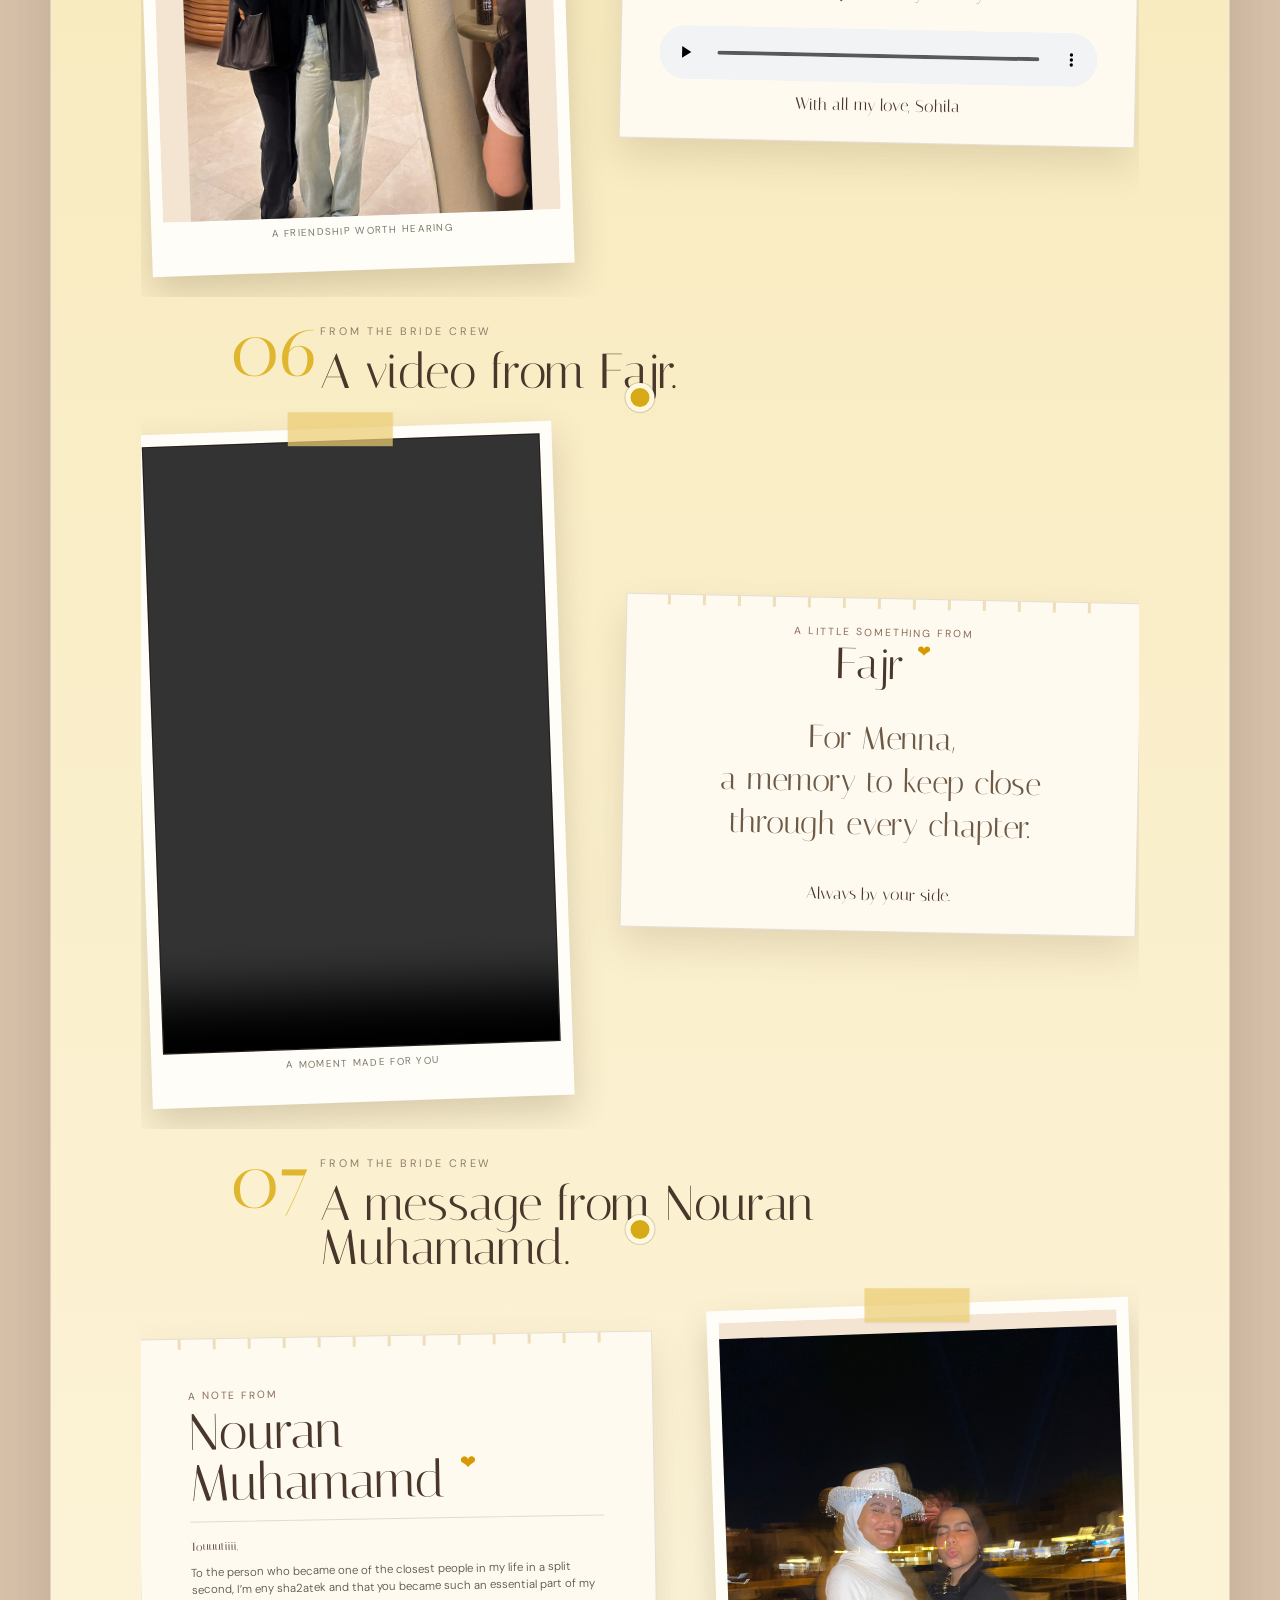
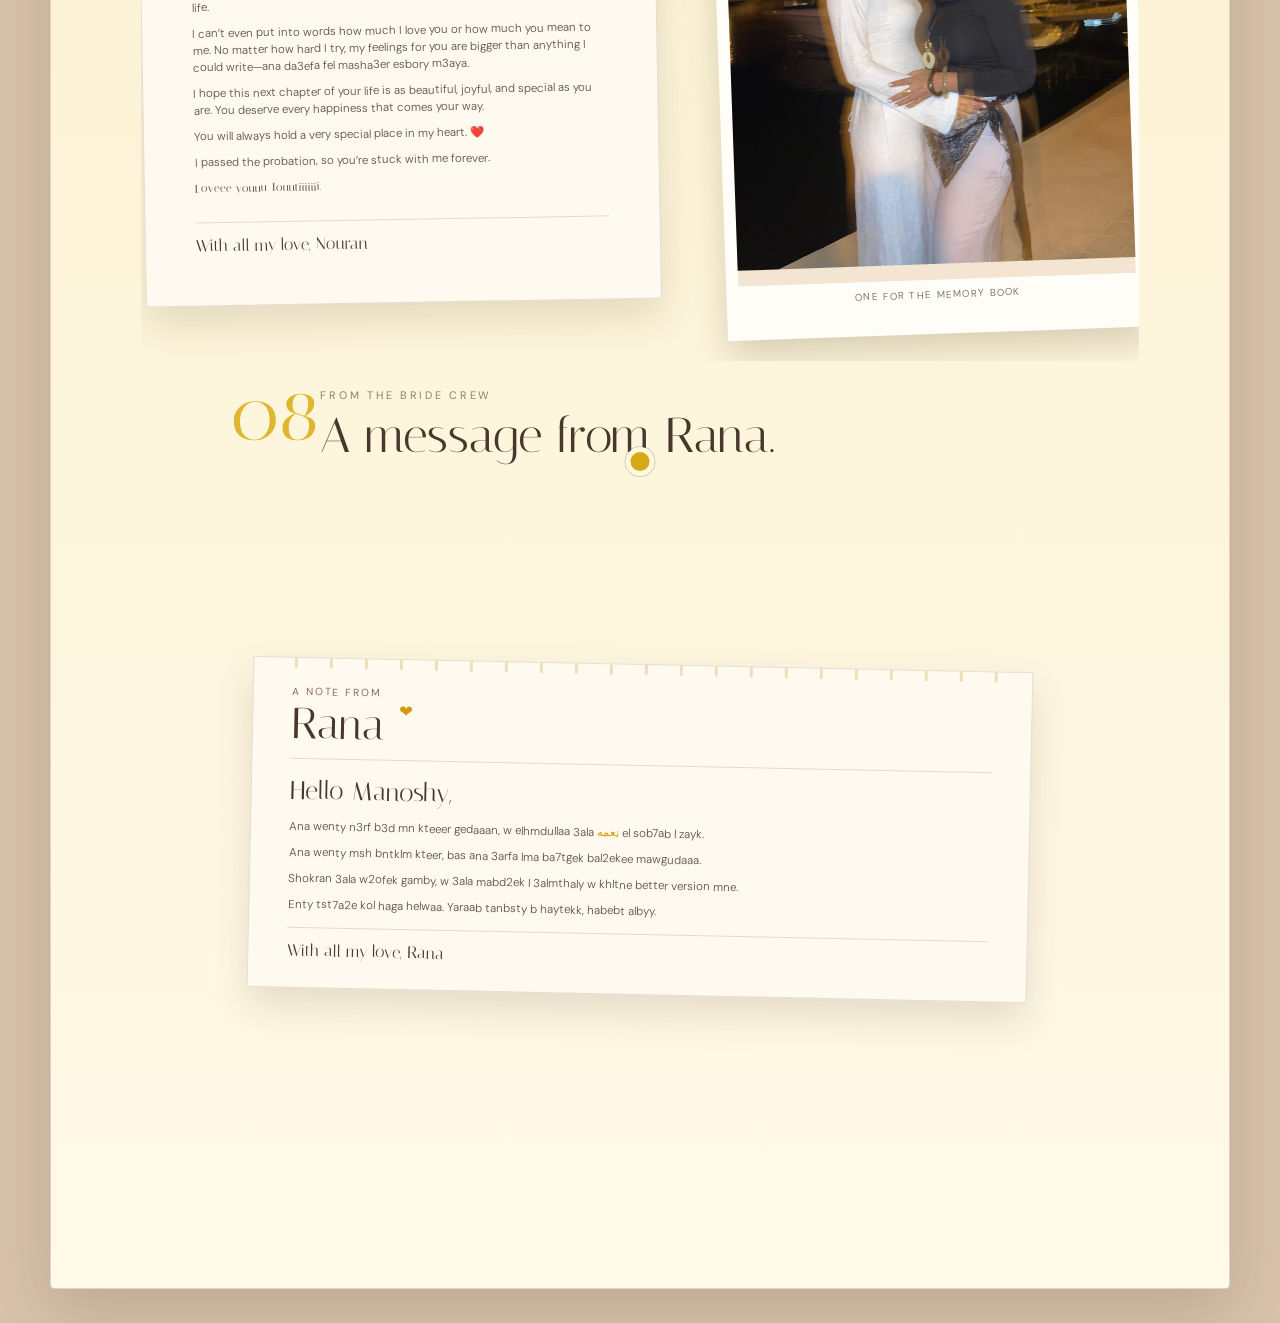
==== commit 51447482: "family" ====
--- a/bridesmaids.html
+++ b/bridesmaids.html
@@ -174,6 +174,58 @@
         </article>
       </div>
     </section>
+
+    <section class="bridesmaids-content bridesmaids-content-alternate" data-book-title="Nouran Muhamamd" data-book-pages="13 - 14">
+      <div class="bridesmaids-messages">
+        <header class="bridesmaids-messages-head">
+          <p class="bridesmaids-number">07</p>
+          <div><p class="section-kicker">From the bride crew</p><h2>A message from Nouran Muhamamd.</h2></div>
+        </header>
+        <article class="bridesmaid-message bridesmaid-message-reverse" data-pages="13  /  14">
+          <figure class="bridesmaid-photo">
+            <img src="bridesmaids/Nouran%20Muhamamd.jpeg" alt="Nouran Muhamamd and Menna celebrating together">
+            <figcaption>One for the memory book</figcaption>
+          </figure>
+          <div class="bridesmaid-letter">
+            <p class="letter-label">A note from</p>
+            <h3>Nouran Muhamamd <span aria-hidden="true">&#10084;</span></h3>
+            <div class="bridesmaid-letter-copy nouran-letter-copy">
+              <p class="nouran-greeting">Touuutiiii,</p>
+              <p>To the person who became one of the closest people in my life in a split second, I&rsquo;m eny sha2atek and that you became such an essential part of my life.</p>
+              <p>I can&rsquo;t even put into words how much I love you or how much you mean to me. No matter how hard I try, my feelings for you are bigger than anything I could write&mdash;ana da3efa fel masha3er esbory m3aya.</p>
+              <p>I hope this next chapter of your life is as beautiful, joyful, and special as you are. You deserve every happiness that comes your way.</p>
+              <p>You will always hold a very special place in my heart. <span aria-hidden="true">&#10084;&#65039;</span></p>
+              <p>I passed the probation, so you&rsquo;re stuck with me forever.</p>
+              <p class="nouran-ending">Loveee youuu Touutiiiiiii.</p>
+            </div>
+            <p class="bridesmaid-signature">With all my love, Nouran</p>
+          </div>
+        </article>
+      </div>
+    </section>
+
+    <section class="bridesmaids-content bridesmaids-content-text" data-book-title="Rana" data-book-pages="15 - 16">
+      <div class="bridesmaids-messages">
+        <header class="bridesmaids-messages-head">
+          <p class="bridesmaids-number">08</p>
+          <div><p class="section-kicker">From the bride crew</p><h2>A message from Rana.</h2></div>
+        </header>
+        <article class="bridesmaid-message bridesmaid-text-only" data-pages="15  /  16">
+          <div class="bridesmaid-letter rana-letter">
+            <p class="letter-label">A note from</p>
+            <h3>Rana <span aria-hidden="true">&#10084;</span></h3>
+            <div class="bridesmaid-letter-copy rana-letter-copy">
+              <p class="rana-greeting">Hello Manoshy,</p>
+              <p>Ana wenty n3rf b3d mn kteeer gedaaan, w elhmdullaa 3ala <span lang="ar" dir="rtl">نعمه</span> el sob7ab l zayk.</p>
+              <p>Ana wenty msh bntklm kteer, bas ana 3arfa lma ba7tgek bal2ekee mawgudaaa.</p>
+              <p>Shokran 3ala w2ofek gamby, w 3ala mabd2ek l 3almthaly w khltne better version mne.</p>
+              <p>Enty tst7a2e kol haga helwaa. Yaraab tanbsty b haytekk, habebt albyy.</p>
+            </div>
+            <p class="bridesmaid-signature">With all my love, Rana</p>
+          </div>
+        </article>
+      </div>
+    </section>
     </div>
   </main>
   <script>
--- a/sections.css
+++ b/sections.css
@@ -63,6 +63,10 @@
 .menna-mazhar-copy p { font-size:clamp(.9rem,1.15vw,1rem); line-height:1.75; }
 .menna-mazhar-copy p:first-child,
 .menna-mazhar-copy p:last-child { color:var(--ink); font-family:"Italiana",serif; font-size:clamp(1.25rem,2vw,1.65rem); }
+.arabic-friend-copy { text-align:right; }
+.arabic-friend-copy p { margin-bottom:20px; color:#55483f; font-family:Tahoma,"DM Sans",sans-serif; font-size:clamp(1rem,1.45vw,1.2rem); font-weight:400; line-height:2; }
+.arabic-friend-copy p:first-child { color:var(--ink); font-size:clamp(1.3rem,2vw,1.7rem); }
+.arabic-friend-signature { font-family:Tahoma,"DM Sans",sans-serif; text-align:right; }
 .letter-greeting span { color:#d69a00; font-family:"DM Sans",sans-serif; font-size:.72em; }
 .friend-signature { margin:30px 0 0; font-family:"Italiana",serif; font-size:1.35rem; }
 .voice-letter { display:flex; flex-direction:column; justify-content:center; }
@@ -196,6 +200,12 @@
 .audio-keepsake-mark i:nth-child(3),.audio-keepsake-mark i:nth-child(5) { height:65px; }
 .audio-keepsake-mark i:nth-child(4) { height:38px; }
 .audio-keepsake-copy { margin:0; color:#6c5a47; font-family:"Italiana",serif; font-size:clamp(1.35rem,2.2vw,1.9rem); line-height:1.4; }
+.nouran-letter-copy .nouran-greeting,
+.nouran-letter-copy .nouran-ending { color:#49372b; font-family:"Italiana",serif; font-size:clamp(1.15rem,1.8vw,1.45rem); }
+.bridesmaid-message.bridesmaid-text-only { width:min(780px,100%); margin:auto; grid-template-columns:1fr; }
+.rana-letter { width:100%; transform:rotate(-.7deg); }
+.rana-letter-copy p { font-size:clamp(.9rem,1.2vw,1.02rem); line-height:1.75; }
+.rana-letter-copy .rana-greeting { color:#49372b; font-family:"Italiana",serif; font-size:clamp(1.3rem,2vw,1.7rem); }
 .book-navigation { position:absolute; left:50%; bottom:22px; z-index:8; display:flex; align-items:center; gap:20px; transform:translateX(-50%); }
 .book-navigation p { min-width:150px; margin:0; color:#49372b; text-align:center; }
 .book-current-title { display:block; font-family:"Italiana",serif; font-size:1.15rem; }
@@ -366,6 +376,42 @@
 .media-frame audio { display:block; width:100%; margin-top:15px; }
 .media-note { margin:13px 0 0; color:#8b7665; font-size:.76rem; line-height:1.5; }
 .media-note strong { color:#654b39; font-weight:500; }
+
+/* Family keepsake theme */
+.family-page { background:#fff9e8; }
+.family-intro { overflow:hidden; background:radial-gradient(circle at 82% 18%,rgba(255,255,255,.7),transparent 28%),linear-gradient(135deg,#f2cf55,#f7dfa0 48%,#fff4dc); }
+.family-intro::before { content:"FAMILY"; position:absolute; right:-20px; bottom:-28px; color:rgba(255,255,255,.3); font-family:"Italiana",serif; font-size:clamp(6rem,16vw,13rem); line-height:1; }
+.family-intro::after { content:""; position:absolute; left:-75px; top:18%; width:220px; aspect-ratio:1; border:1px solid rgba(73,55,43,.14); border-radius:50%; box-shadow:0 0 0 28px rgba(255,250,225,.28); }
+.family-intro-copy,.family-intro .back,.family-intro .scroll-cue { position:relative; z-index:1; }
+.family-intro h1 { color:#fffaf0; text-shadow:2px 3px 0 rgba(73,55,43,.18); }
+.family-collection { background:linear-gradient(180deg,#fff9ed,#f8ead8); }
+.memory-grid { gap:20px; }
+.memory-card { border-radius:6px; background:#fffaf2; box-shadow:8px 9px 0 rgba(242,207,85,.72); }
+.memory-card:nth-child(even) { background:#f7eadf; box-shadow:8px 9px 0 rgba(240,167,160,.48); }
+.memory-card[data-memory^="family-"] { display:none; }
+.lock-icon { border-color:#d4a61e; color:#bd8e00; background:#fff4c5; }
+.unlock-form button { background:#49372b; }
+.unlock-form button:hover { background:#d49d00; }
+.memory-card.unlocked .mariam-letter { width:min(940px,calc(100vw - 34px)); }
+.memory-card.unlocked .mariam-letter { color:#49372b; background:linear-gradient(145deg,#fffaf2,#f5e5d2); }
+.mariam-letter h3 { margin-bottom:26px; font-size:clamp(2.5rem,5vw,4.5rem); }
+.mariam-photo { float:left; width:min(310px,42%); margin:0 30px 20px 0; padding:11px 11px 30px; background:#fff; box-shadow:0 12px 28px rgba(73,55,43,.16); transform:rotate(-1.5deg); }
+.mariam-photo img { display:block; width:100%; max-height:400px; object-fit:cover; }
+.mariam-photo figcaption { margin-top:10px; color:#8b7665; font-size:.62rem; letter-spacing:.12em; text-align:center; text-transform:uppercase; }
+.mariam-letter-copy p { margin:0 0 16px; color:#604f43; font-size:.9rem; font-weight:300; line-height:1.72; }
+.mariam-letter-copy .mariam-greeting { color:#49372b; font-family:"Italiana",serif; font-size:1.7rem; }
+.mariam-letter-copy .mariam-signature { color:#49372b; font-family:"Italiana",serif; font-size:1.3rem; }
+.mariam-letter-copy .arabic-blessing { clear:both; margin-top:25px; padding:20px; border-block:1px solid rgba(73,55,43,.16); color:#49372b; font-family:serif; font-size:1.22rem; line-height:2; text-align:center; }
+.memory-card.unlocked .shahd-letter { width:min(880px,calc(100vw - 34px)); }
+.shahd-video-frame video { width:100%; max-height:62svh; object-fit:contain; background:#211a16; }
+.shahd-letter .bridesmaid-signature { text-align:center; }
+.family-name-card { display:block; }
+.family-name-card-inner { min-height:470px; padding:34px; display:flex; flex-direction:column; align-items:center; justify-content:center; text-align:center; }
+.family-name-card-inner .card-number { position:absolute; top:34px; }
+.family-initial { width:110px; height:110px; margin-bottom:25px; display:grid; place-items:center; border:1px solid #d3a920; border-radius:50%; color:#b78800; background:#fff3bd; font-family:"Italiana",serif; font-size:4.4rem; box-shadow:0 0 0 9px rgba(242,207,85,.2); }
+.family-name-card-inner .section-kicker { margin-bottom:10px; }
+.family-name-card-inner h3 { margin:0 0 12px; font-family:"Italiana",serif; font-size:clamp(2rem,3vw,3rem); font-weight:400; }
+.family-name-card-inner > p:last-child { margin:0; color:#8a7768; font-size:.86rem; }
 @media (max-width:760px) {
   .family-intro { min-height:calc(100svh - 20px); padding:28px 24px 42px; }
   .family-intro h1 { margin-bottom:30px; }
@@ -373,4 +419,6 @@
   .memory-card, .lock-view, .memory-content { min-height:430px; }
   .family-collection { padding-inline:14px; }
   .unlock-form button { padding-inline:14px; }
-}
+  .mariam-photo { float:none; width:100%; margin:0 0 28px; }
+  .mariam-letter-copy p { font-size:.86rem; }
+}
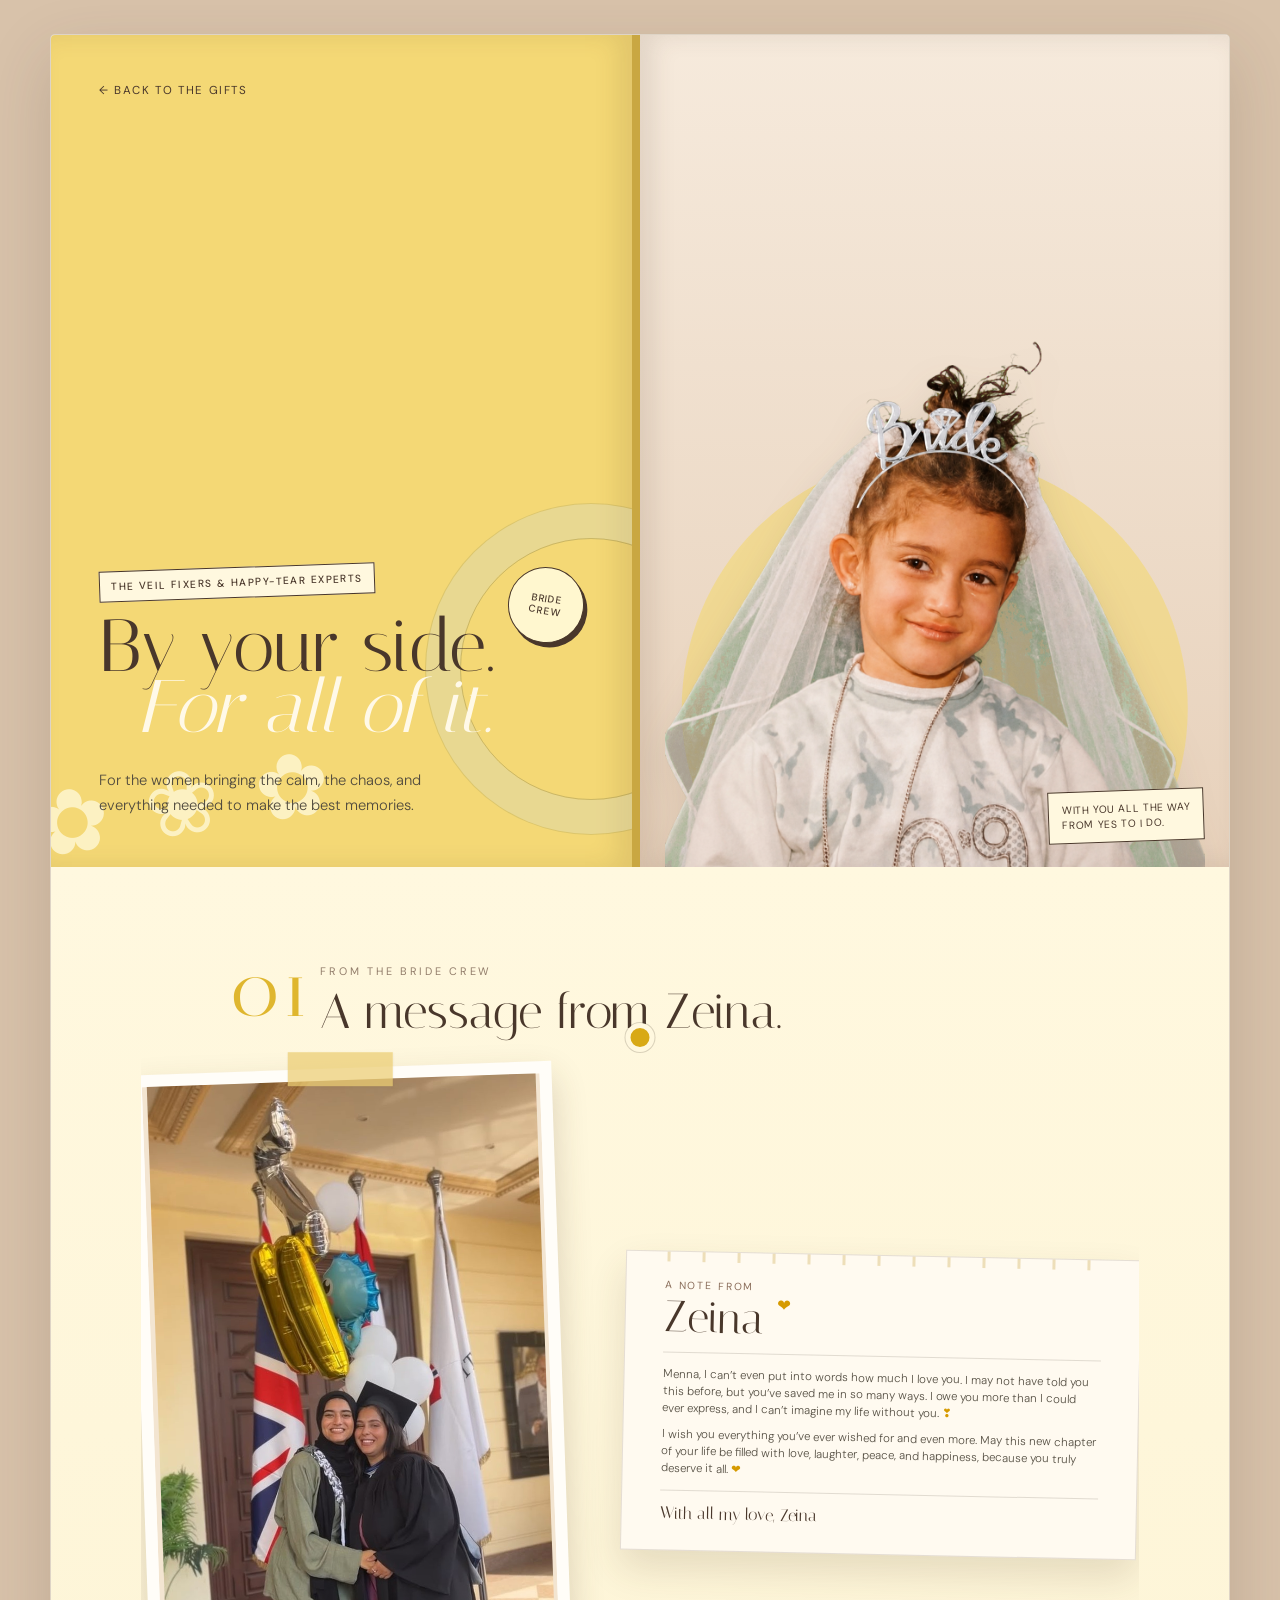
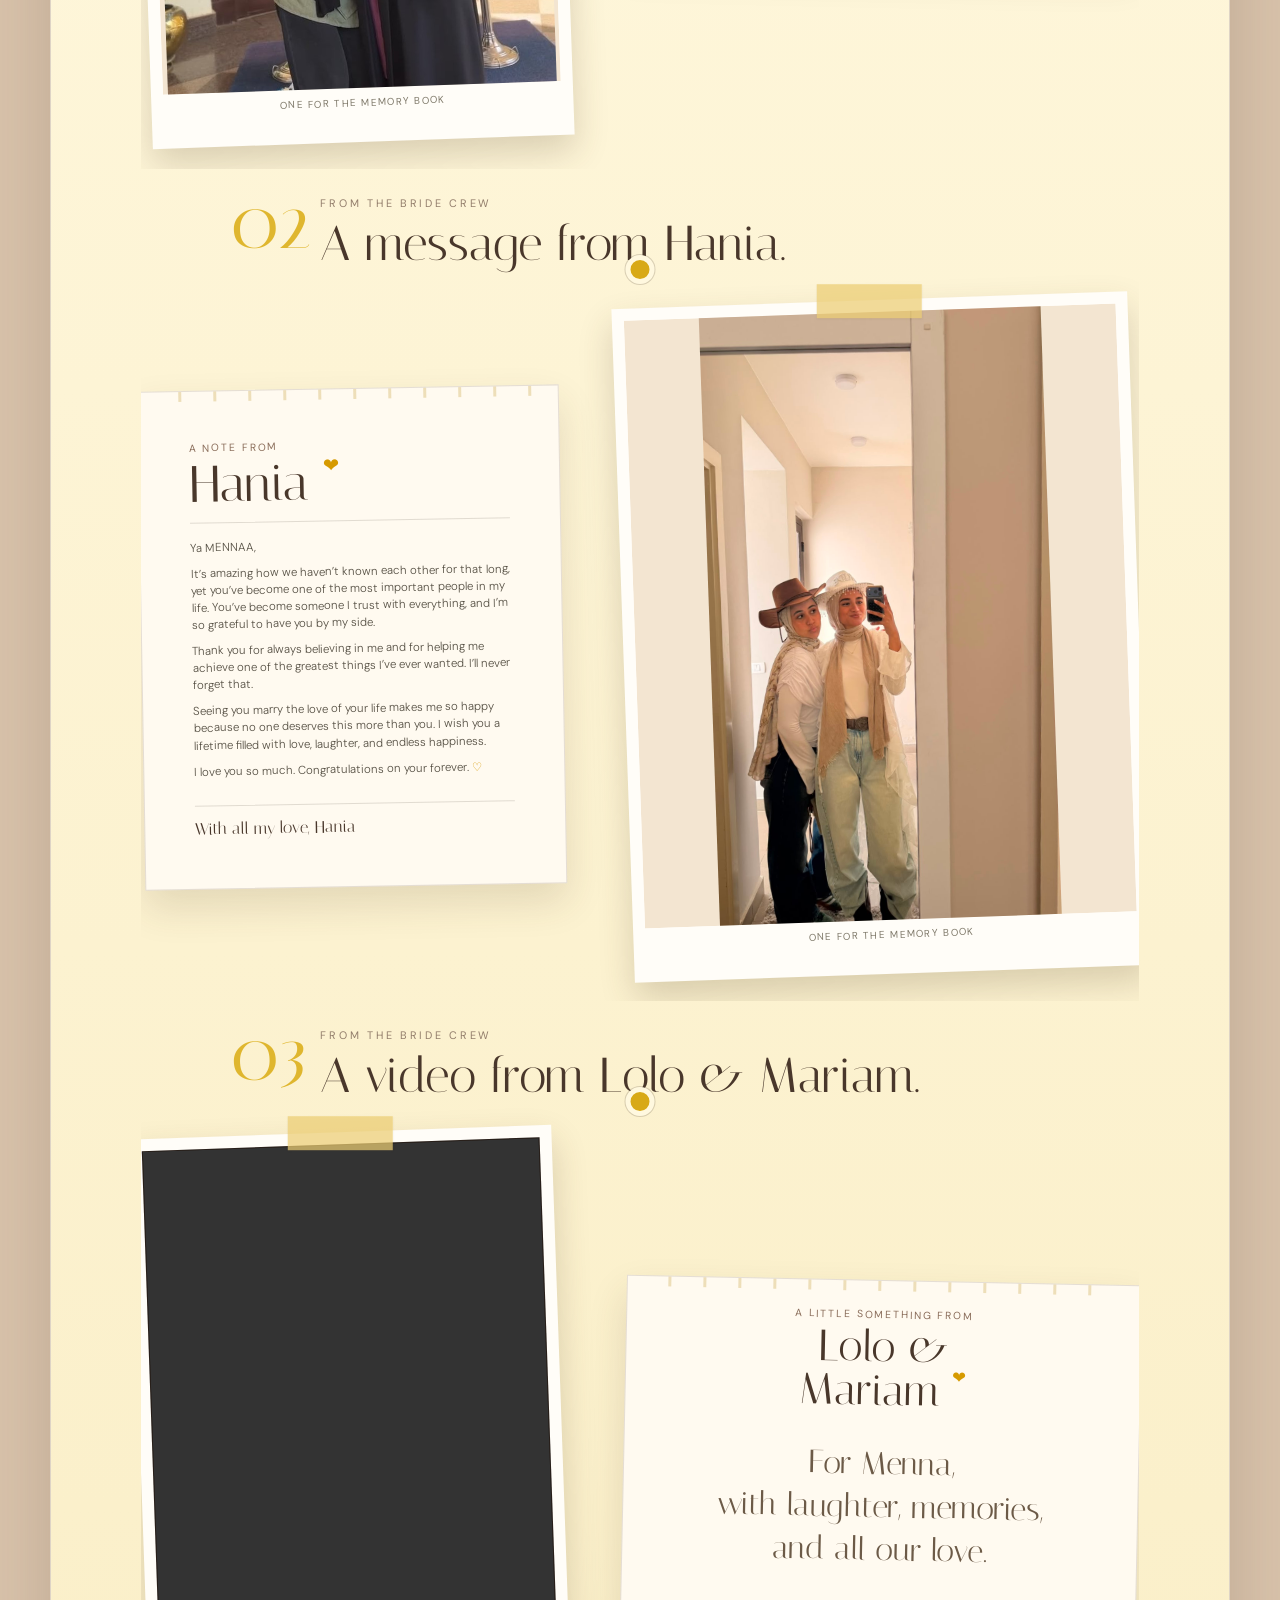
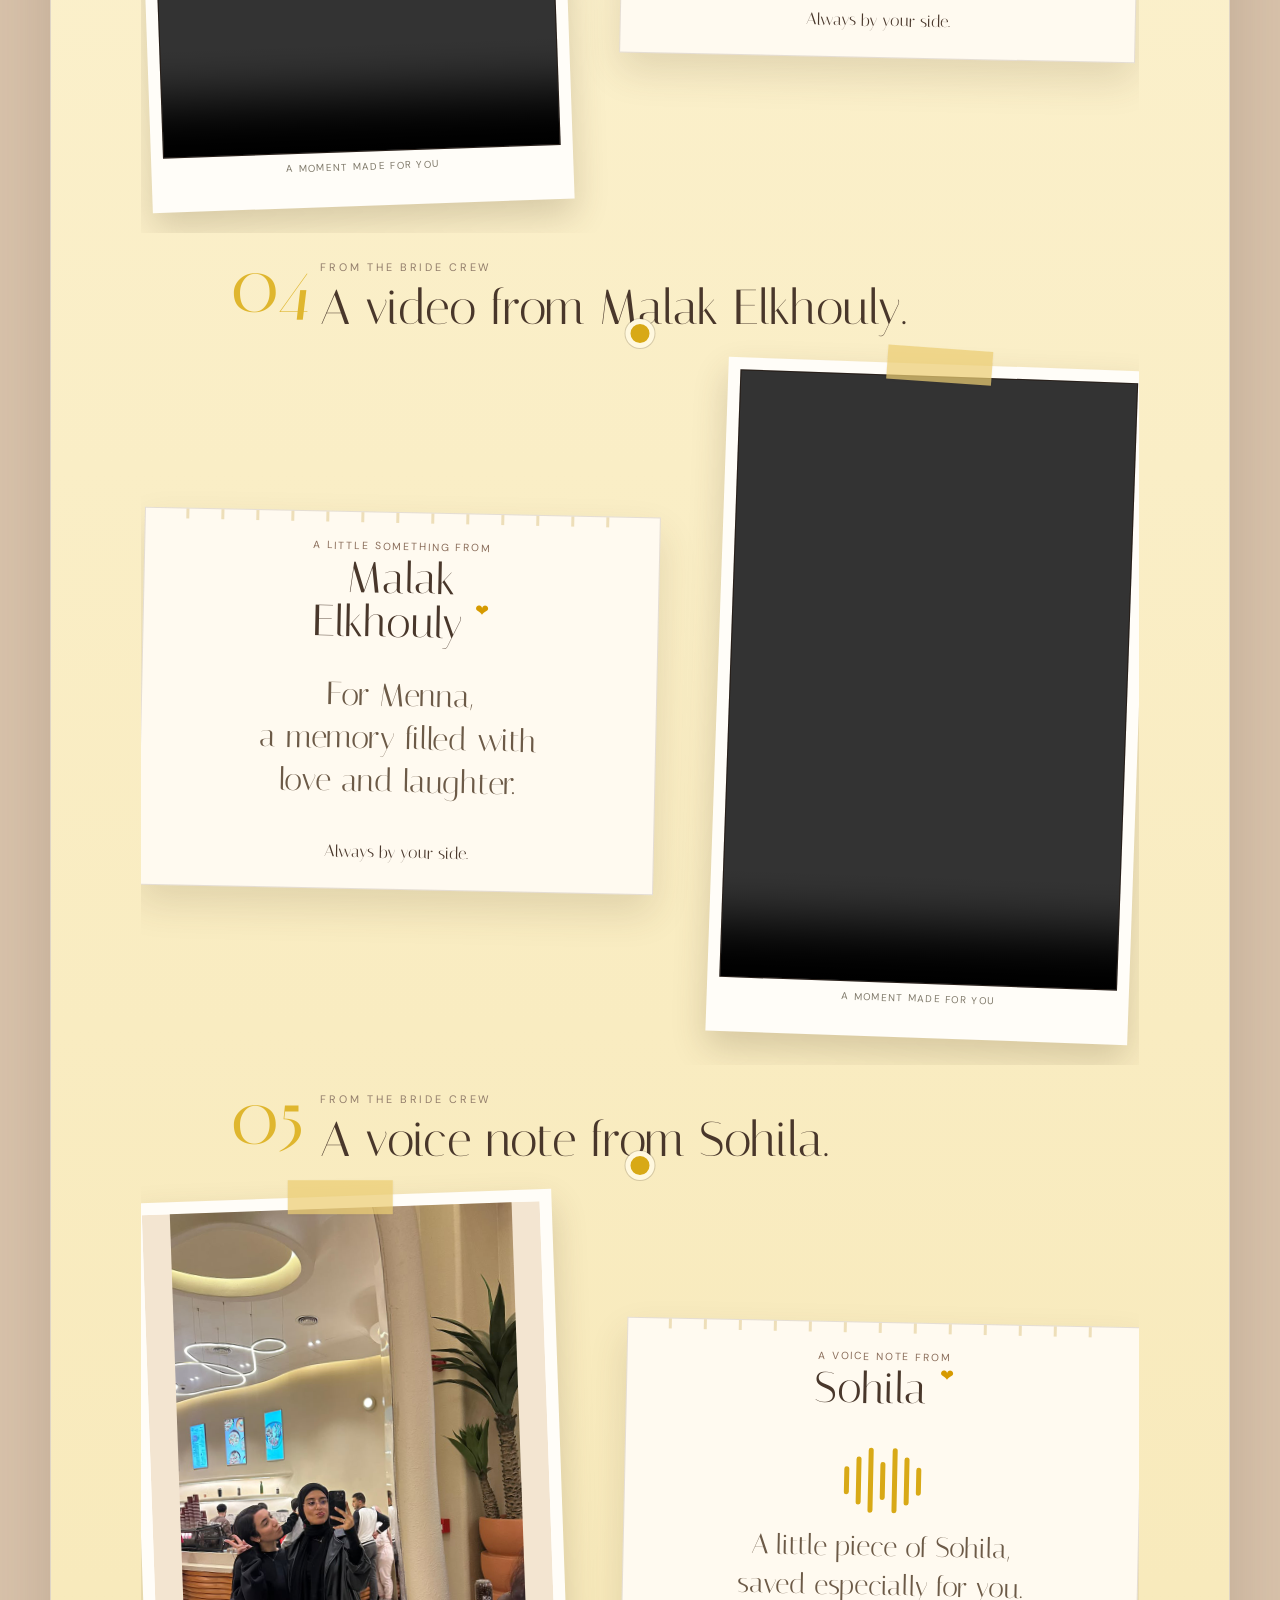
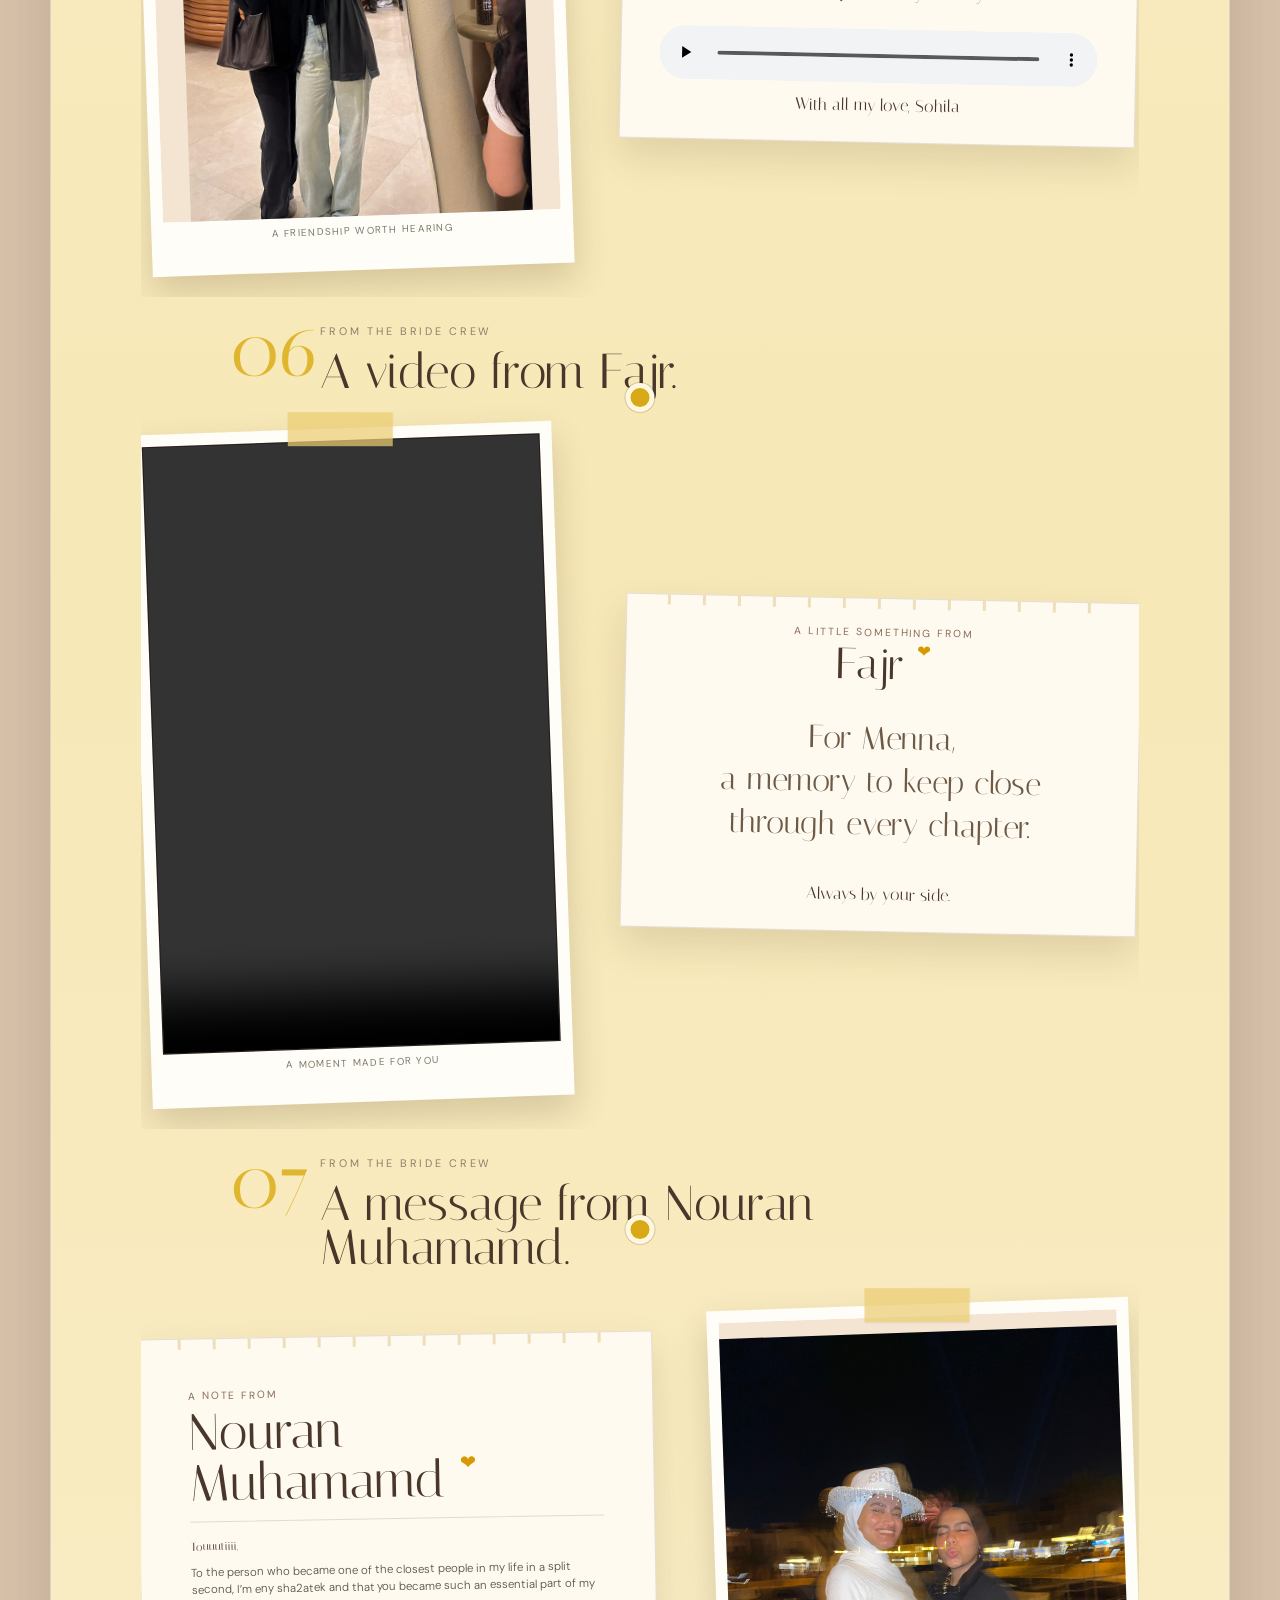
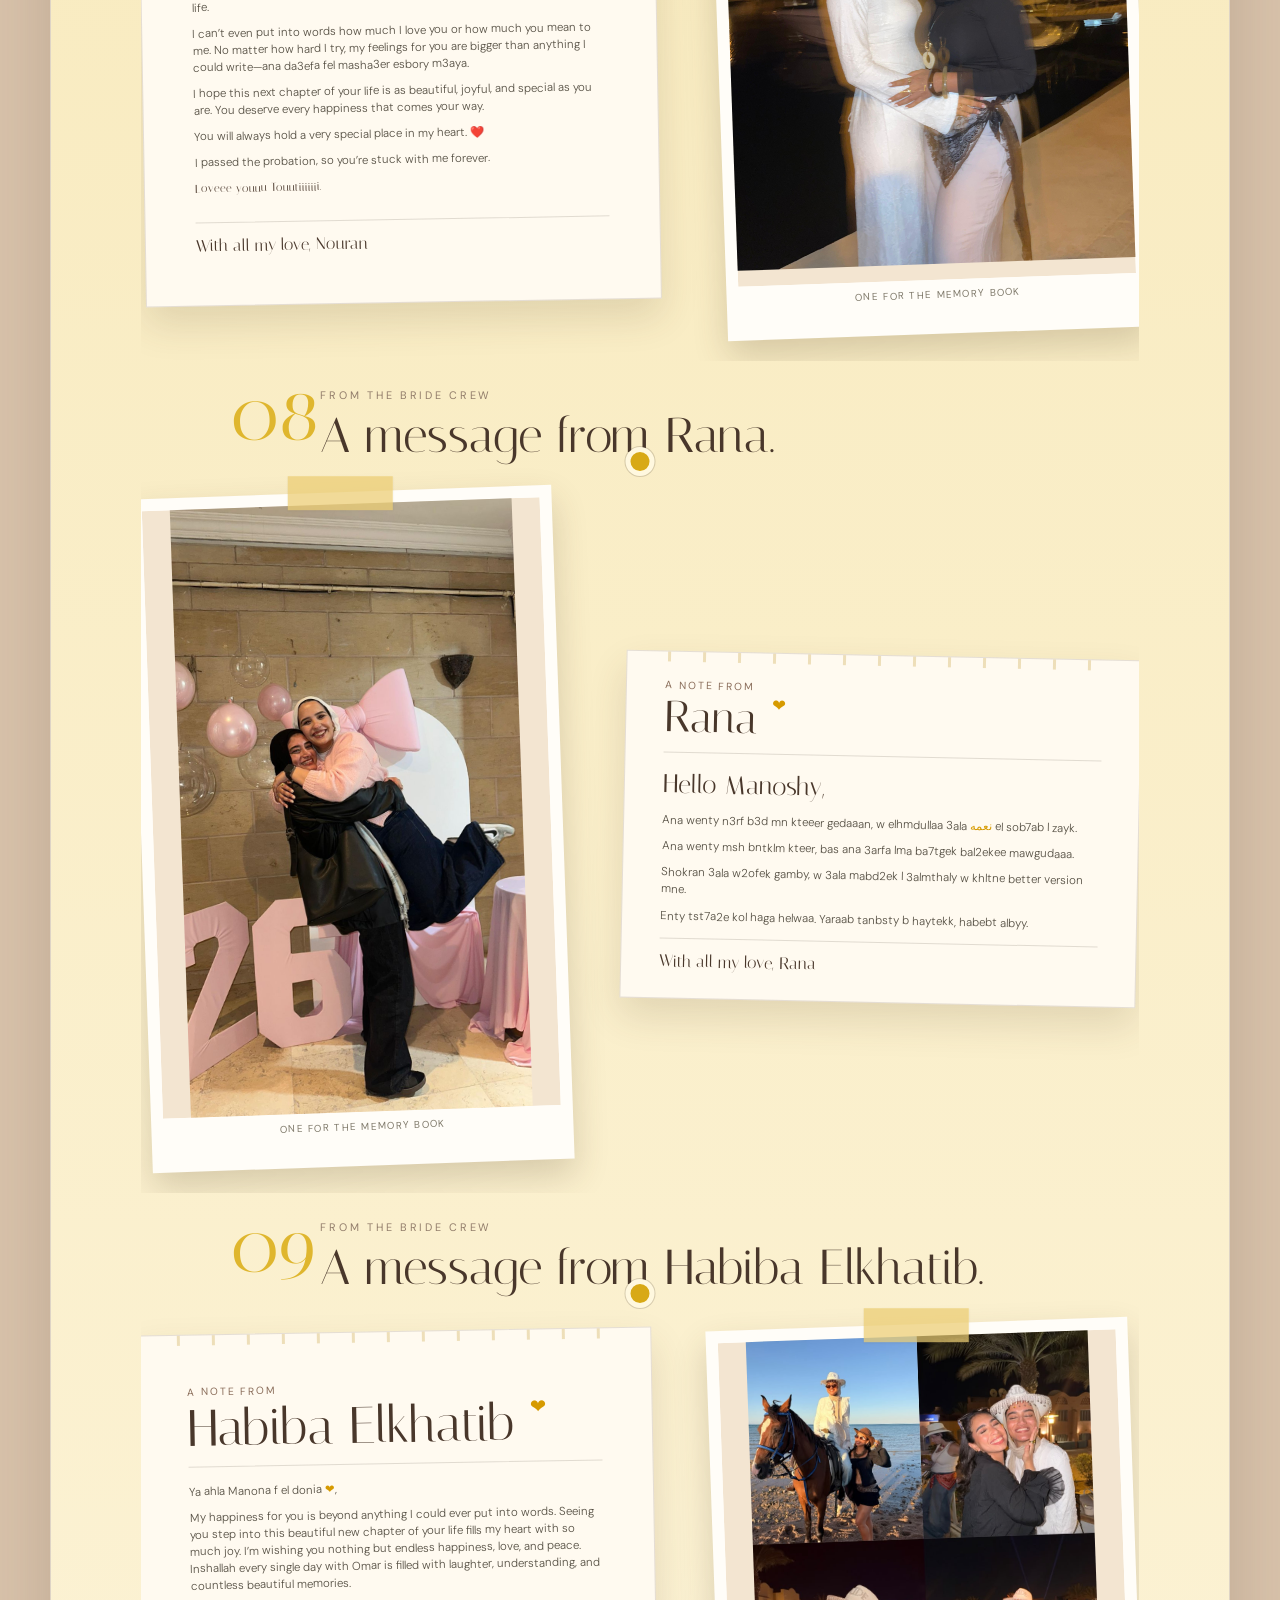
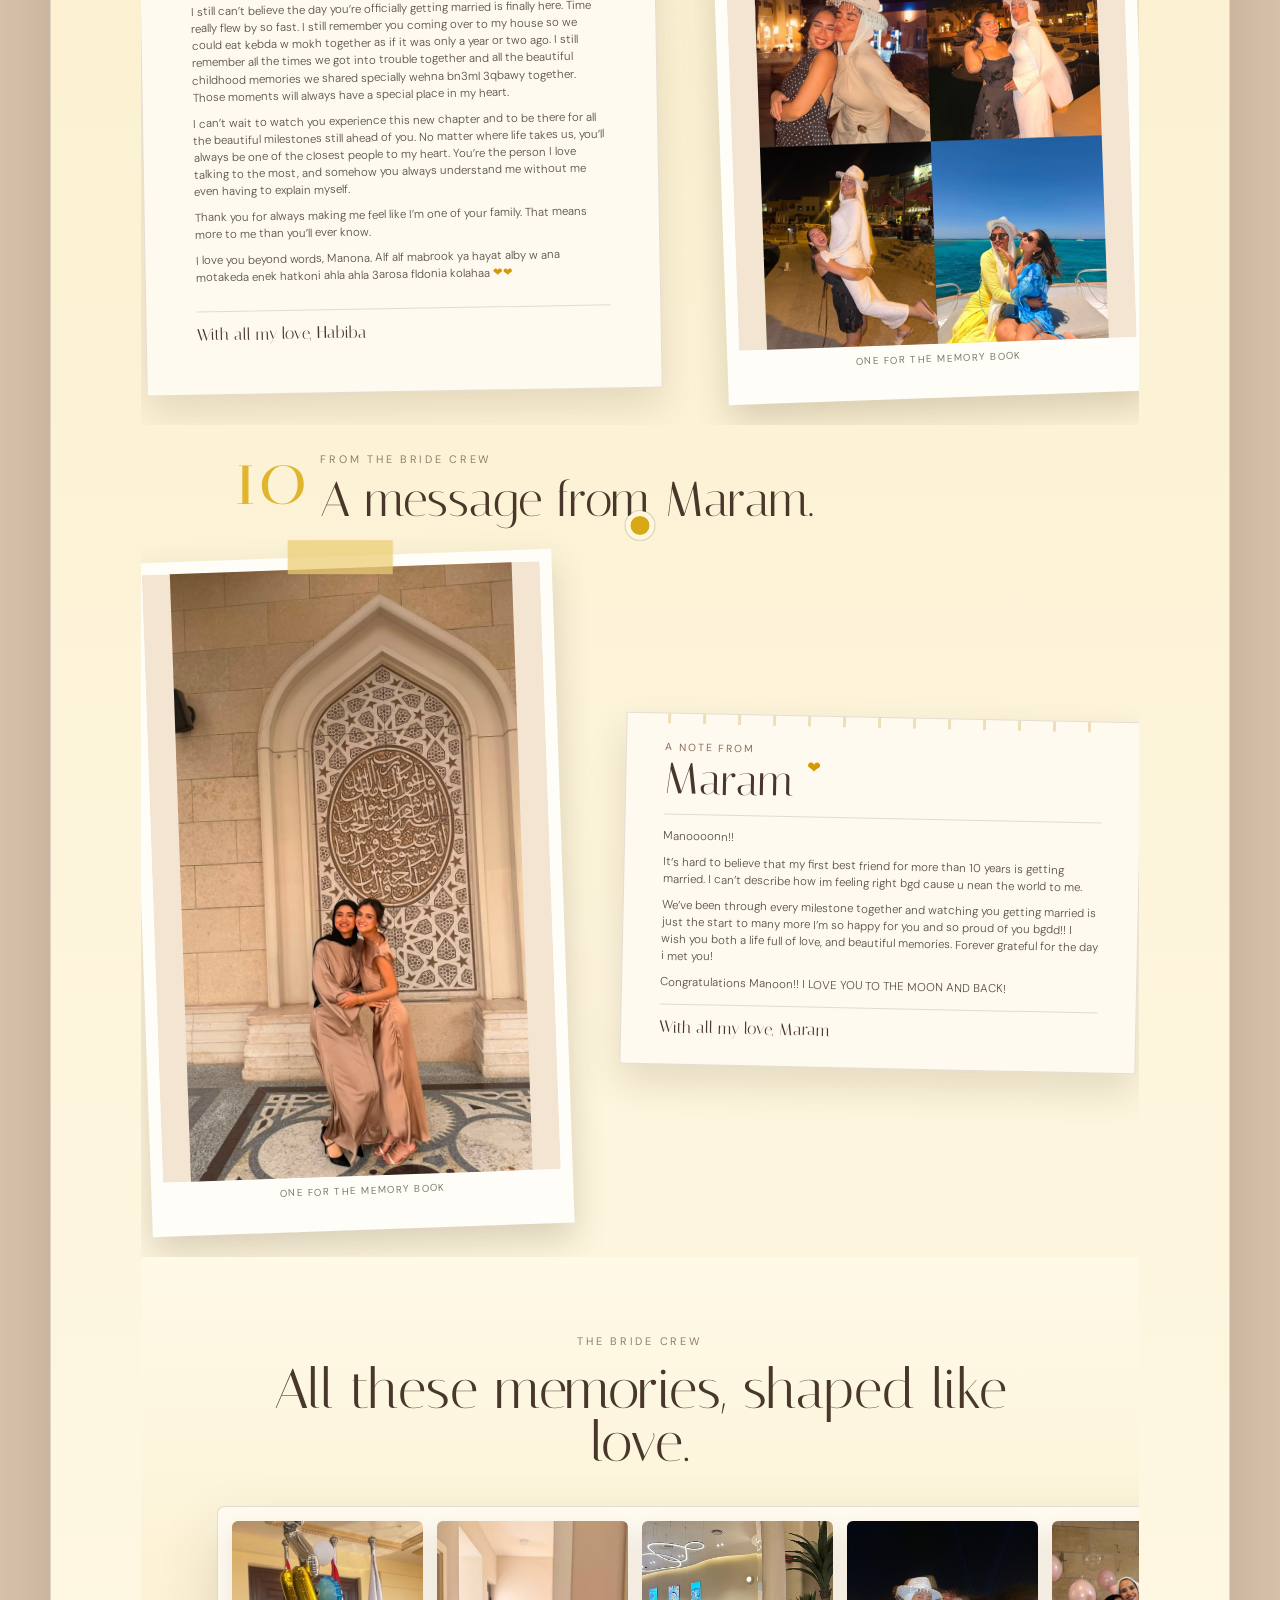
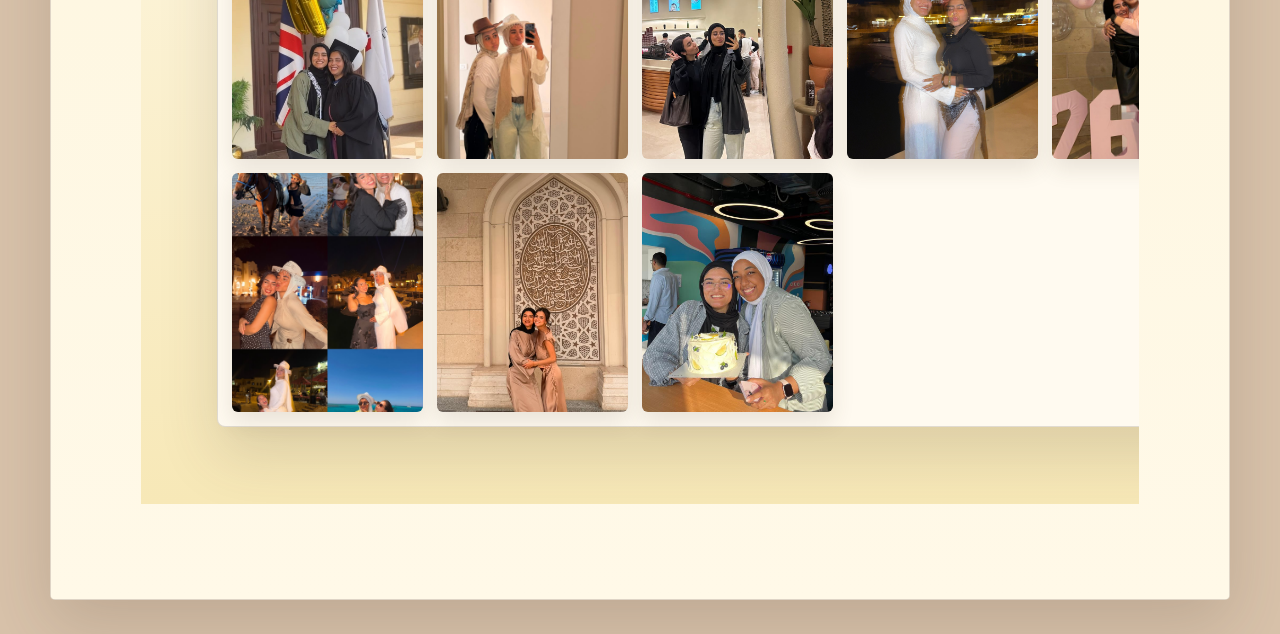
==== commit 5fa78ec6: "new" ====
--- a/bridesmaids.html
+++ b/bridesmaids.html
@@ -16,7 +16,6 @@
           <h1 class="bridesmaids-title"><span>By your side.</span><span>For all of it.</span></h1>
           <p class="bridesmaids-stamp">Bride<br>crew</p>
           <p class="cover-message">For the women bringing the calm, the chaos, and everything needed to make the best memories.</p>
-          <a class="open-memory-book" href="#bridesmaids-story">See the memories <span aria-hidden="true">&darr;</span></a>
         </div>
       </div>
       <figure class="bridesmaids-bride">
@@ -210,7 +209,11 @@
           <p class="bridesmaids-number">08</p>
           <div><p class="section-kicker">From the bride crew</p><h2>A message from Rana.</h2></div>
         </header>
-        <article class="bridesmaid-message bridesmaid-text-only" data-pages="15  /  16">
+        <article class="bridesmaid-message" data-pages="15  /  16">
+          <figure class="bridesmaid-photo">
+            <img src="bridesmaids/rana.jpeg" alt="Rana and Menna">
+            <figcaption>One for the memory book</figcaption>
+          </figure>
           <div class="bridesmaid-letter rana-letter">
             <p class="letter-label">A note from</p>
             <h3>Rana <span aria-hidden="true">&#10084;</span></h3>
@@ -224,6 +227,75 @@
             <p class="bridesmaid-signature">With all my love, Rana</p>
           </div>
         </article>
+      </div>
+    </section>
+
+    <section class="bridesmaids-content bridesmaids-content-alternate" data-book-title="Habiba Elkhatib" data-book-pages="17 - 18">
+      <div class="bridesmaids-messages">
+        <header class="bridesmaids-messages-head">
+          <p class="bridesmaids-number">09</p>
+          <div><p class="section-kicker">From the bride crew</p><h2>A message from Habiba Elkhatib.</h2></div>
+        </header>
+        <article class="bridesmaid-message bridesmaid-message-reverse" data-pages="17  /  18">
+          <figure class="bridesmaid-photo">
+            <img src="bridesmaids/habiba.jpeg" alt="Habiba Elkhatib and Menna">
+            <figcaption>One for the memory book</figcaption>
+          </figure>
+          <div class="bridesmaid-letter">
+            <p class="letter-label">A note from</p>
+            <h3>Habiba Elkhatib <span aria-hidden="true">&#10084;</span></h3>
+            <div class="bridesmaid-letter-copy">
+              <p>Ya ahla Manona f el donia <span aria-hidden="true">&#10084;</span>,</p>
+              <p>My happiness for you is beyond anything I could ever put into words. Seeing you step into this beautiful new chapter of your life fills my heart with so much joy. I&rsquo;m wishing you nothing but endless happiness, love, and peace. Inshallah every single day with Omar is filled with laughter, understanding, and countless beautiful memories.</p>
+              <p>I still can&rsquo;t believe the day you&rsquo;re officially getting married is finally here. Time really flew by so fast. I still remember you coming over to my house so we could eat kebda w mokh together as if it was only a year or two ago. I still remember all the times we got into trouble together and all the beautiful childhood memories we shared specially wehna bn3ml 3qbawy together. Those moments will always have a special place in my heart.</p>
+              <p>I can&rsquo;t wait to watch you experience this new chapter and to be there for all the beautiful milestones still ahead of you. No matter where life takes us, you&rsquo;ll always be one of the closest people to my heart. You&rsquo;re the person I love talking to the most, and somehow you always understand me without me even having to explain myself.</p>
+              <p>Thank you for always making me feel like I&rsquo;m one of your family. That means more to me than you&rsquo;ll ever know.</p>
+              <p>I love you beyond words, Manona. Alf alf mabrook ya hayat alby w ana motakeda enek hatkoni ahla ahla 3arosa fldonia kolahaa <span aria-hidden="true">&#10084;&#10084;</span></p>
+            </div>
+            <p class="bridesmaid-signature">With all my love, Habiba</p>
+          </div>
+        </article>
+      </div>
+    </section>
+
+    <section class="bridesmaids-content" data-book-title="Maram" data-book-pages="19 - 20">
+      <div class="bridesmaids-messages">
+        <header class="bridesmaids-messages-head">
+          <p class="bridesmaids-number">10</p>
+          <div><p class="section-kicker">From the bride crew</p><h2>A message from Maram.</h2></div>
+        </header>
+        <article class="bridesmaid-message" data-pages="19  /  20">
+          <figure class="bridesmaid-photo">
+            <img src="bridesmaids/maram.jpeg" alt="Maram and Menna">
+            <figcaption>One for the memory book</figcaption>
+          </figure>
+          <div class="bridesmaid-letter">
+            <p class="letter-label">A note from</p>
+            <h3>Maram <span aria-hidden="true">&#10084;</span></h3>
+            <div class="bridesmaid-letter-copy">
+              <p>Manoooonn!!</p>
+              <p>It&rsquo;s hard to believe that my first best friend for more than 10 years is getting married. I can&rsquo;t describe how im feeling right bgd cause u nean the world to me.</p>
+              <p>We&rsquo;ve been through every milestone together and watching you getting married is just the start to many more I&rsquo;m so happy for you and so proud of you bgdd!! I wish you both a life full of love, and beautiful memories. Forever grateful for the day i met you!</p>
+              <p>Congratulations Manoon!! I LOVE YOU TO THE MOON AND BACK!</p>
+            </div>
+            <p class="bridesmaid-signature">With all my love, Maram</p>
+          </div>
+        </article>
+      </div>
+    </section>
+
+    <section class="photo-heart-section photo-heart-bridesmaids" aria-labelledby="bridesmaids-heart-title">
+      <p class="section-kicker">The bride crew</p>
+      <h2 id="bridesmaids-heart-title">All these memories, shaped like love.</h2>
+      <div class="photo-heart" aria-label="A heart-shaped collage of bridesmaids photos">
+        <img src="bridesmaids/zeina.jpeg" alt="Zeina and Menna">
+        <img src="bridesmaids/hania.jpeg" alt="Hania and Menna">
+        <img src="bridesmaids/sohila.jpeg" alt="Sohila and Menna">
+        <img src="bridesmaids/Nouran%20Muhamamd.jpeg" alt="Nouran Muhamamd and Menna">
+        <img src="bridesmaids/rana.jpeg" alt="Rana and Menna">
+        <img src="bridesmaids/habiba.jpeg" alt="Habiba Elkhatib and Menna">
+        <img src="bridesmaids/maram.jpeg" alt="Maram and Menna">
+        <img src="bridesmaids/aisha.jpeg" alt="Aisha and Menna">
       </div>
     </section>
     </div>
--- a/sections.css
+++ b/sections.css
@@ -329,15 +329,16 @@
 .family-intro { position:relative; min-height:calc(100svh - clamp(20px,6vw,68px)); display:flex; flex-direction:column; justify-content:space-between; padding:clamp(28px,5vw,62px); background:radial-gradient(circle at 80% 15%,rgba(255,248,239,.72),transparent 34%),linear-gradient(135deg,var(--sand),var(--cream)); }
 .family-intro-copy { width:min(820px,100%); margin:auto; text-align:center; }
 .family-intro h1 { margin:18px 0 38px; }
-.family-intro h2, .collection-heading h2 { margin:0 0 24px; font-family:"Italiana",serif; font-size:clamp(2.8rem,6vw,6.4rem); font-weight:400; line-height:.92; }
+.family-intro h2 { margin:0 0 24px; font-family:"Italiana",serif; font-size:clamp(2.8rem,6vw,6.4rem); font-weight:400; line-height:.92; }
 .family-intro-copy > p:not(.section-kicker):not(.cover-signature) { max-width:610px; margin-inline:auto; color:var(--muted); font-weight:300; line-height:1.85; }
 .section-kicker { margin:0; color:#927d6b; font-size:.68rem; letter-spacing:.25em; text-transform:uppercase; }
 .scroll-cue { width:max-content; margin-inline:auto; color:var(--ink); text-decoration:none; font-size:.72rem; letter-spacing:.13em; text-transform:uppercase; }
 .scroll-cue span { display:inline-grid; place-items:center; width:34px; height:34px; margin-left:12px; border:1px solid var(--line); border-radius:50%; }
 .family-collection { padding:clamp(60px,8vw,110px) clamp(18px,5vw,65px); background:#f4eadd; }
-.collection-heading { max-width:760px; margin:0 auto 65px; text-align:center; }
+.collection-heading { max-width:980px; margin:0 auto 65px; text-align:center; }
 .collection-heading .section-kicker { margin-bottom:18px; }
-.collection-heading > p:last-child { max-width:620px; margin-inline:auto; color:var(--muted); line-height:1.8; }
+.collection-heading h2 { max-width:860px; margin:0 auto 24px; font-family:"Italiana",serif; font-size:clamp(2.35rem,4.5vw,4.8rem); font-weight:400; line-height:1.02; }
+.collection-heading > p:last-child { max-width:800px; margin-inline:auto; color:var(--muted); font-size:clamp(1rem,1.45vw,1.2rem); line-height:1.8; }
 .memory-grid { display:grid; grid-template-columns:repeat(2,minmax(0,1fr)); gap:24px; }
 .memory-card { position:relative; min-height:470px; overflow:hidden; border:1px solid var(--line); border-radius:22px; background:rgba(255,250,243,.72); box-shadow:0 16px 35px rgba(73,55,43,.07); }
 .lock-view, .memory-content { min-height:470px; padding:clamp(25px,4vw,44px); }
@@ -377,6 +378,26 @@
 .media-note { margin:13px 0 0; color:#8b7665; font-size:.76rem; line-height:1.5; }
 .media-note strong { color:#654b39; font-weight:500; }
 
+/* Closing photo hearts */
+.photo-heart-section { min-height:calc(100svh - clamp(20px,6vw,68px)); padding:clamp(48px,6vw,82px) clamp(18px,6vw,78px); display:flex; flex-direction:column; justify-content:center; text-align:center; background:linear-gradient(180deg,#fff8ee,#f7e8bf); overflow:hidden; }
+.photo-heart-section .section-kicker { margin-bottom:15px; }
+.photo-heart-section h2 { max-width:900px; margin:0 auto clamp(24px,4vh,42px); font-family:"Italiana",serif; font-size:clamp(2.25rem,4.4vw,4.35rem); font-weight:400; line-height:.95; }
+.photo-heart { width:min(1040px,92vw); margin:0 auto; display:grid; grid-template-columns:repeat(auto-fit,minmax(170px,1fr)); gap:14px; padding:14px; border:1px solid rgba(73,55,43,.16); border-radius:8px; background:#fffaf0; box-shadow:0 28px 60px rgba(73,55,43,.16); }
+.photo-heart img { width:100%; aspect-ratio:4/5; min-width:0; border-radius:6px; object-fit:cover; background:#e8d6bb; box-shadow:0 10px 22px rgba(73,55,43,.12); animation:photoFloat 5.6s ease-in-out infinite; }
+.photo-heart img:nth-child(2n) { animation-delay:.45s; }
+.photo-heart img:nth-child(3n) { animation-delay:.9s; }
+.photo-heart-friends { background:linear-gradient(180deg,#fff8ee,#fff3d7); }
+.photo-heart-bridesmaids { background:linear-gradient(180deg,#fff9e8,#f7e8b7); }
+@keyframes photoFloat { 0%,100% { transform:translateY(0); filter:saturate(1); } 50% { transform:translateY(-6px); filter:saturate(1.06) brightness(1.02); } }
+@media (prefers-reduced-motion:reduce) {
+  .photo-heart img { animation:none; }
+}
+@media (max-width:760px) {
+  .photo-heart-section { min-height:calc(100svh - 20px); padding:38px 14px 54px; }
+  .photo-heart-section h2 { margin-bottom:26px; font-size:clamp(2.25rem,12vw,3.45rem); }
+  .photo-heart { width:min(560px,94vw); grid-template-columns:repeat(2,minmax(0,1fr)); gap:9px; padding:9px; }
+}
+
 /* Family keepsake theme */
 .family-page { background:#fff9e8; }
 .family-intro { overflow:hidden; background:radial-gradient(circle at 82% 18%,rgba(255,255,255,.7),transparent 28%),linear-gradient(135deg,#f2cf55,#f7dfa0 48%,#fff4dc); }
@@ -388,6 +409,15 @@
 .memory-grid { gap:20px; }
 .memory-card { border-radius:6px; background:#fffaf2; box-shadow:8px 9px 0 rgba(242,207,85,.72); }
 .memory-card:nth-child(even) { background:#f7eadf; box-shadow:8px 9px 0 rgba(240,167,160,.48); }
+.memory-card[data-memory="shahd-magdy"] { order:1; }
+.memory-card[data-memory="omar-magdy"] { order:2; }
+.memory-card[data-memory="abdelrhman-magdy"] { order:3; }
+.memory-card[data-memory="mariam-magdy"] { order:4; }
+.memory-card[data-memory="mariam-el-masry"] { order:5; }
+.memory-card[data-memory="omar-hashem"] { order:6; }
+.memory-card[data-memory="abdelrhman-magdy"] { background:#fffaf2; box-shadow:8px 9px 0 rgba(242,207,85,.72); }
+.memory-card[data-memory="mariam-el-masry"] { background:#fffaf2; box-shadow:8px 9px 0 rgba(242,207,85,.72); }
+.memory-card[data-memory="omar-hashem"] { background:#fffaf2; box-shadow:8px 9px 0 rgba(242,207,85,.72); }
 .memory-card[data-memory^="family-"] { display:none; }
 .lock-icon { border-color:#d4a61e; color:#bd8e00; background:#fff4c5; }
 .unlock-form button { background:#49372b; }
@@ -402,9 +432,64 @@
 .mariam-letter-copy .mariam-greeting { color:#49372b; font-family:"Italiana",serif; font-size:1.7rem; }
 .mariam-letter-copy .mariam-signature { color:#49372b; font-family:"Italiana",serif; font-size:1.3rem; }
 .mariam-letter-copy .arabic-blessing { clear:both; margin-top:25px; padding:20px; border-block:1px solid rgba(73,55,43,.16); color:#49372b; font-family:serif; font-size:1.22rem; line-height:2; text-align:center; }
-.memory-card.unlocked .shahd-letter { width:min(880px,calc(100vw - 34px)); }
-.shahd-video-frame video { width:100%; max-height:62svh; object-fit:contain; background:#211a16; }
-.shahd-letter .bridesmaid-signature { text-align:center; }
+.memory-card.unlocked .shahd-letter,
+.memory-card.unlocked .abdelrhman-letter,
+.memory-card.unlocked .omar-letter,
+.memory-card.unlocked .omar-hashem-letter,
+.memory-card.unlocked .mariam-el-masry-letter {
+  display:flex;
+  flex-direction:column;
+  width:min(1220px,calc(100vw - 34px));
+  height:min(88svh,850px);
+  padding:clamp(18px,2.4vw,32px);
+  overflow:hidden;
+}
+.shahd-letter .close-memory,
+.abdelrhman-letter .close-memory,
+.omar-letter .close-memory,
+.omar-hashem-letter .close-memory,
+.mariam-el-masry-letter .close-memory {
+  position:absolute;
+  top:clamp(18px,2.4vw,32px);
+  right:clamp(18px,2.4vw,32px);
+  float:none;
+}
+.shahd-letter .section-kicker,
+.abdelrhman-letter .section-kicker,
+.omar-letter .section-kicker,
+.omar-hashem-letter .section-kicker,
+.mariam-el-masry-letter .section-kicker { flex:0 0 auto; padding-top:0; margin:0 62px 8px 0; }
+.shahd-letter h3,
+.abdelrhman-letter h3,
+.omar-letter h3,
+.omar-hashem-letter h3,
+.mariam-el-masry-letter h3 {
+  flex:0 0 auto;
+  margin:0 62px clamp(14px,2vw,24px) 0;
+  font-size:clamp(2.1rem,4vw,3.8rem);
+  line-height:.95;
+}
+.shahd-video-frame,
+.abdelrhman-video-frame,
+.omar-video-frame,
+.omar-hashem-video-frame,
+.mariam-el-masry-video-frame {
+  flex:1 1 auto;
+  min-height:0;
+  margin-top:0;
+  display:flex;
+}
+.shahd-video-frame video,
+.abdelrhman-video-frame video,
+.omar-video-frame video,
+.omar-hashem-video-frame video,
+.mariam-el-masry-video-frame video { width:100%; height:100%; max-height:none; object-fit:contain; background:#211a16; }
+.shahd-letter .bridesmaid-signature,
+.abdelrhman-letter .bridesmaid-signature,
+.omar-letter .bridesmaid-signature,
+.omar-hashem-letter .bridesmaid-signature,
+.mariam-el-masry-letter .bridesmaid-signature { flex:0 0 auto; margin-top:14px; text-align:center; }
+.family-video-note { flex:0 0 auto; max-width:900px; margin:14px auto 0; color:#655244; font-size:clamp(.88rem,1.1vw,1rem); line-height:1.65; text-align:center; }
 .family-name-card { display:block; }
 .family-name-card-inner { min-height:470px; padding:34px; display:flex; flex-direction:column; align-items:center; justify-content:center; text-align:center; }
 .family-name-card-inner .card-number { position:absolute; top:34px; }
@@ -418,7 +503,25 @@
   .memory-grid { grid-template-columns:1fr; }
   .memory-card, .lock-view, .memory-content { min-height:430px; }
   .family-collection { padding-inline:14px; }
+  .collection-heading { margin-bottom:42px; }
+  .collection-heading h2 { font-size:clamp(2.15rem,12vw,3.35rem); line-height:1.05; }
+  .collection-heading > p:last-child { font-size:.98rem; line-height:1.75; }
   .unlock-form button { padding-inline:14px; }
+  .memory-card.unlocked .shahd-letter,
+  .memory-card.unlocked .abdelrhman-letter,
+  .memory-card.unlocked .omar-letter,
+  .memory-card.unlocked .omar-hashem-letter,
+  .memory-card.unlocked .mariam-el-masry-letter { width:calc(100vw - 24px); height:calc(100svh - 24px); padding:16px; }
+  .shahd-letter h3,
+  .abdelrhman-letter h3,
+  .omar-letter h3,
+  .omar-hashem-letter h3,
+  .mariam-el-masry-letter h3 { margin-right:52px; font-size:clamp(1.9rem,10vw,2.7rem); }
+  .shahd-letter .bridesmaid-signature,
+  .abdelrhman-letter .bridesmaid-signature,
+  .omar-letter .bridesmaid-signature,
+  .omar-hashem-letter .bridesmaid-signature,
+  .mariam-el-masry-letter .bridesmaid-signature { margin-top:10px; font-size:1.05rem; }
   .mariam-photo { float:none; width:100%; margin:0 0 28px; }
   .mariam-letter-copy p { font-size:.86rem; }
 }
